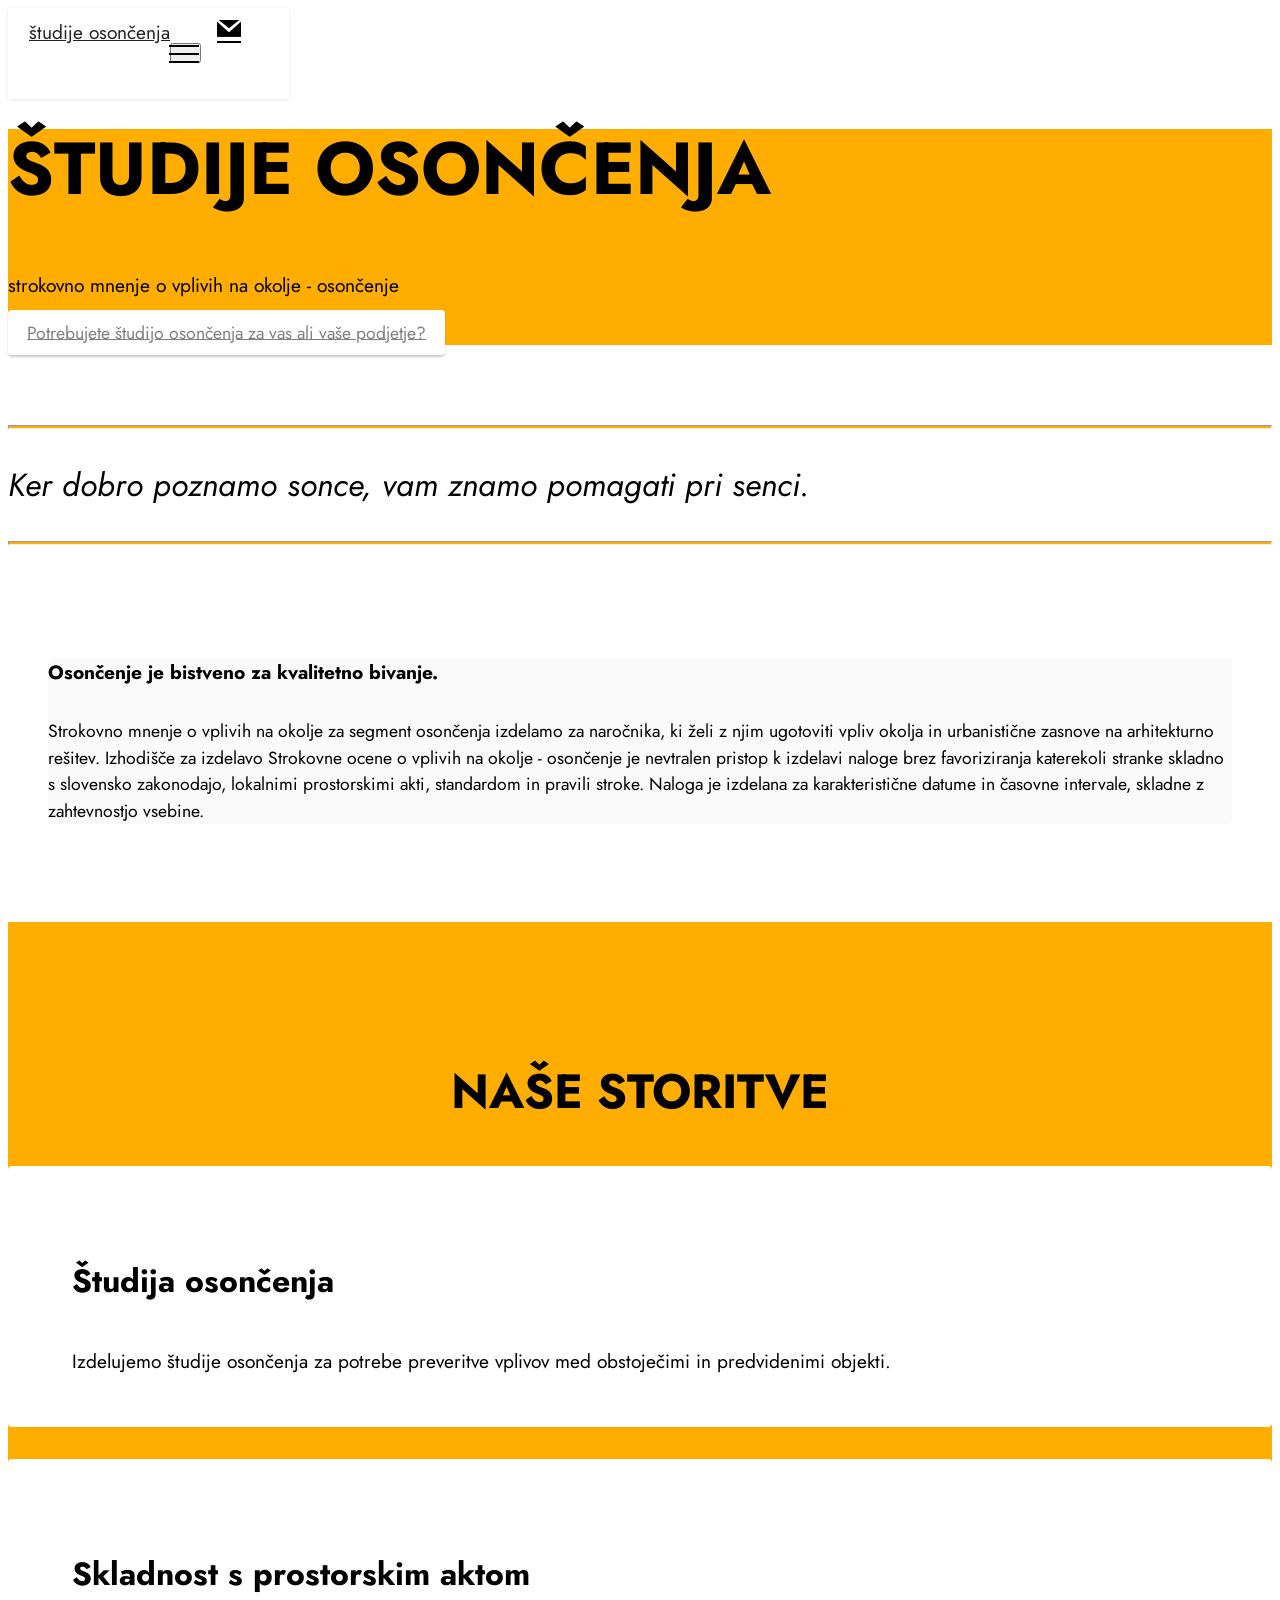
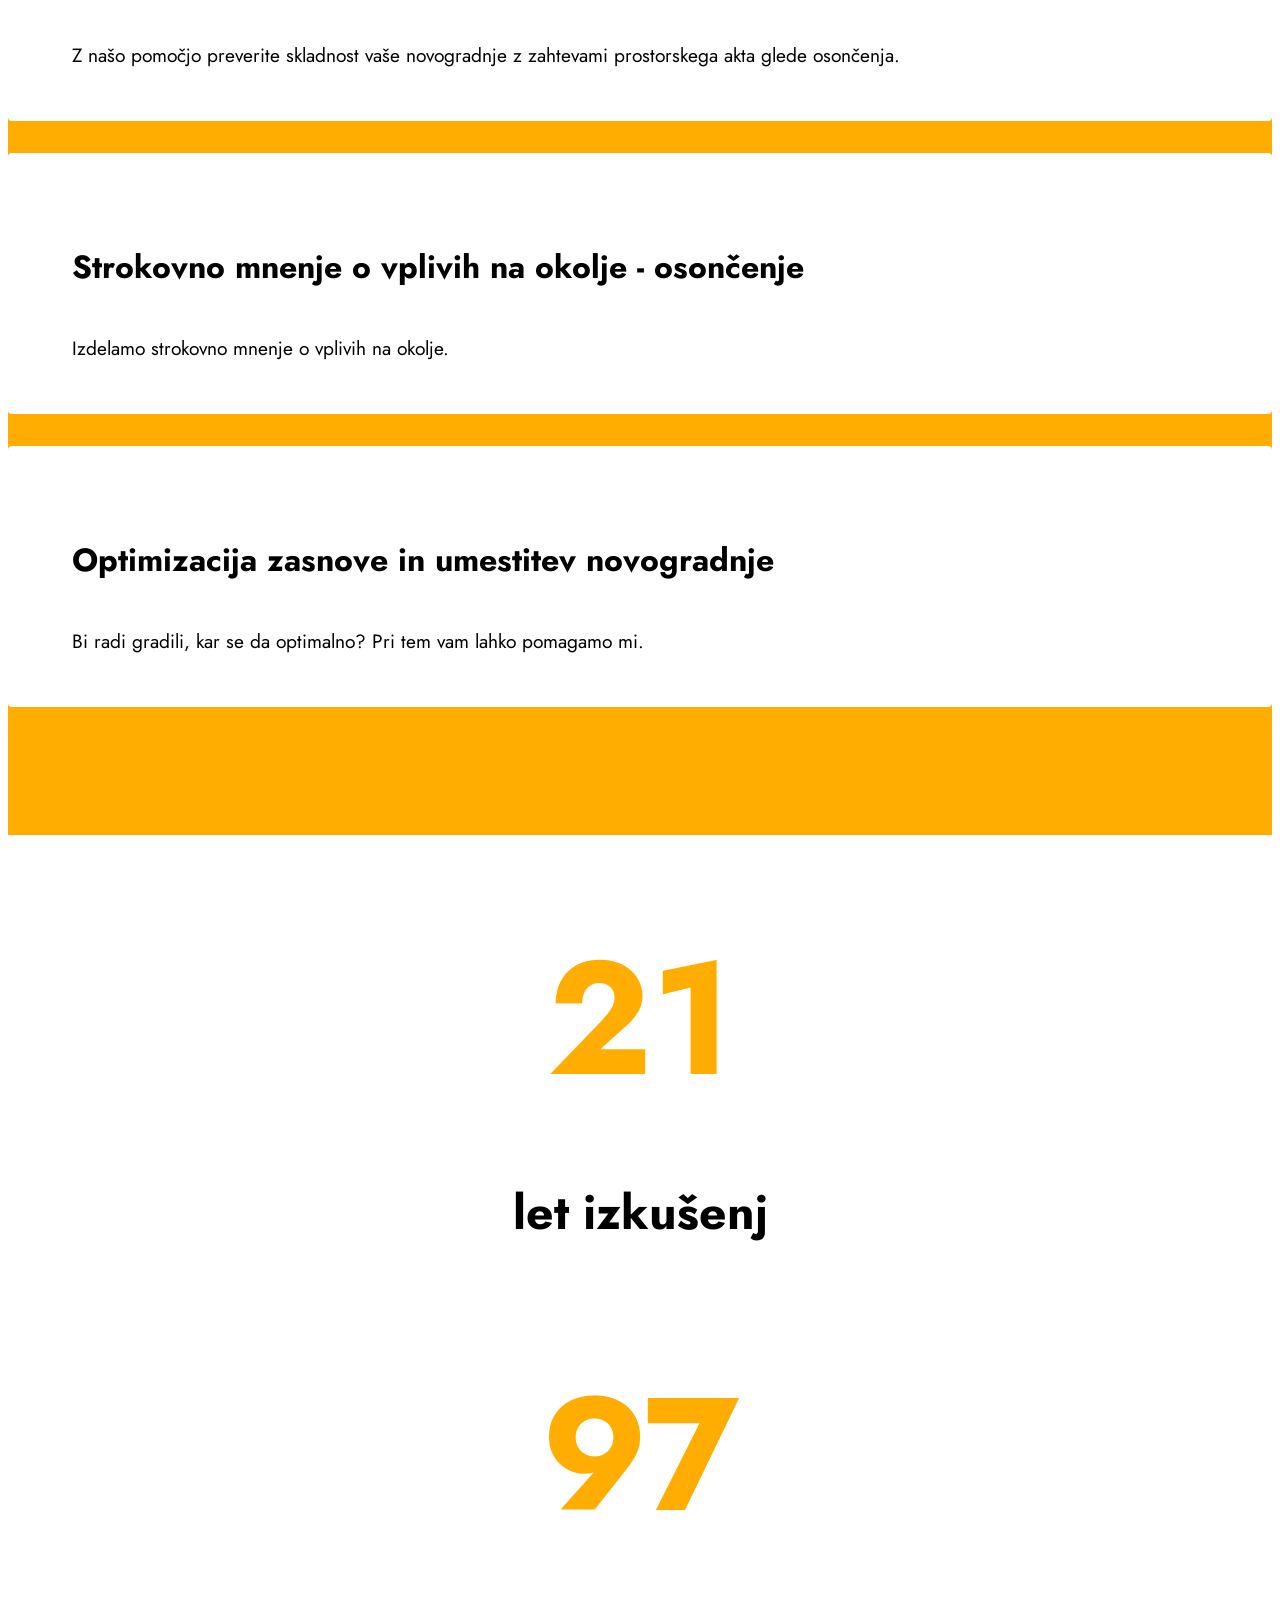
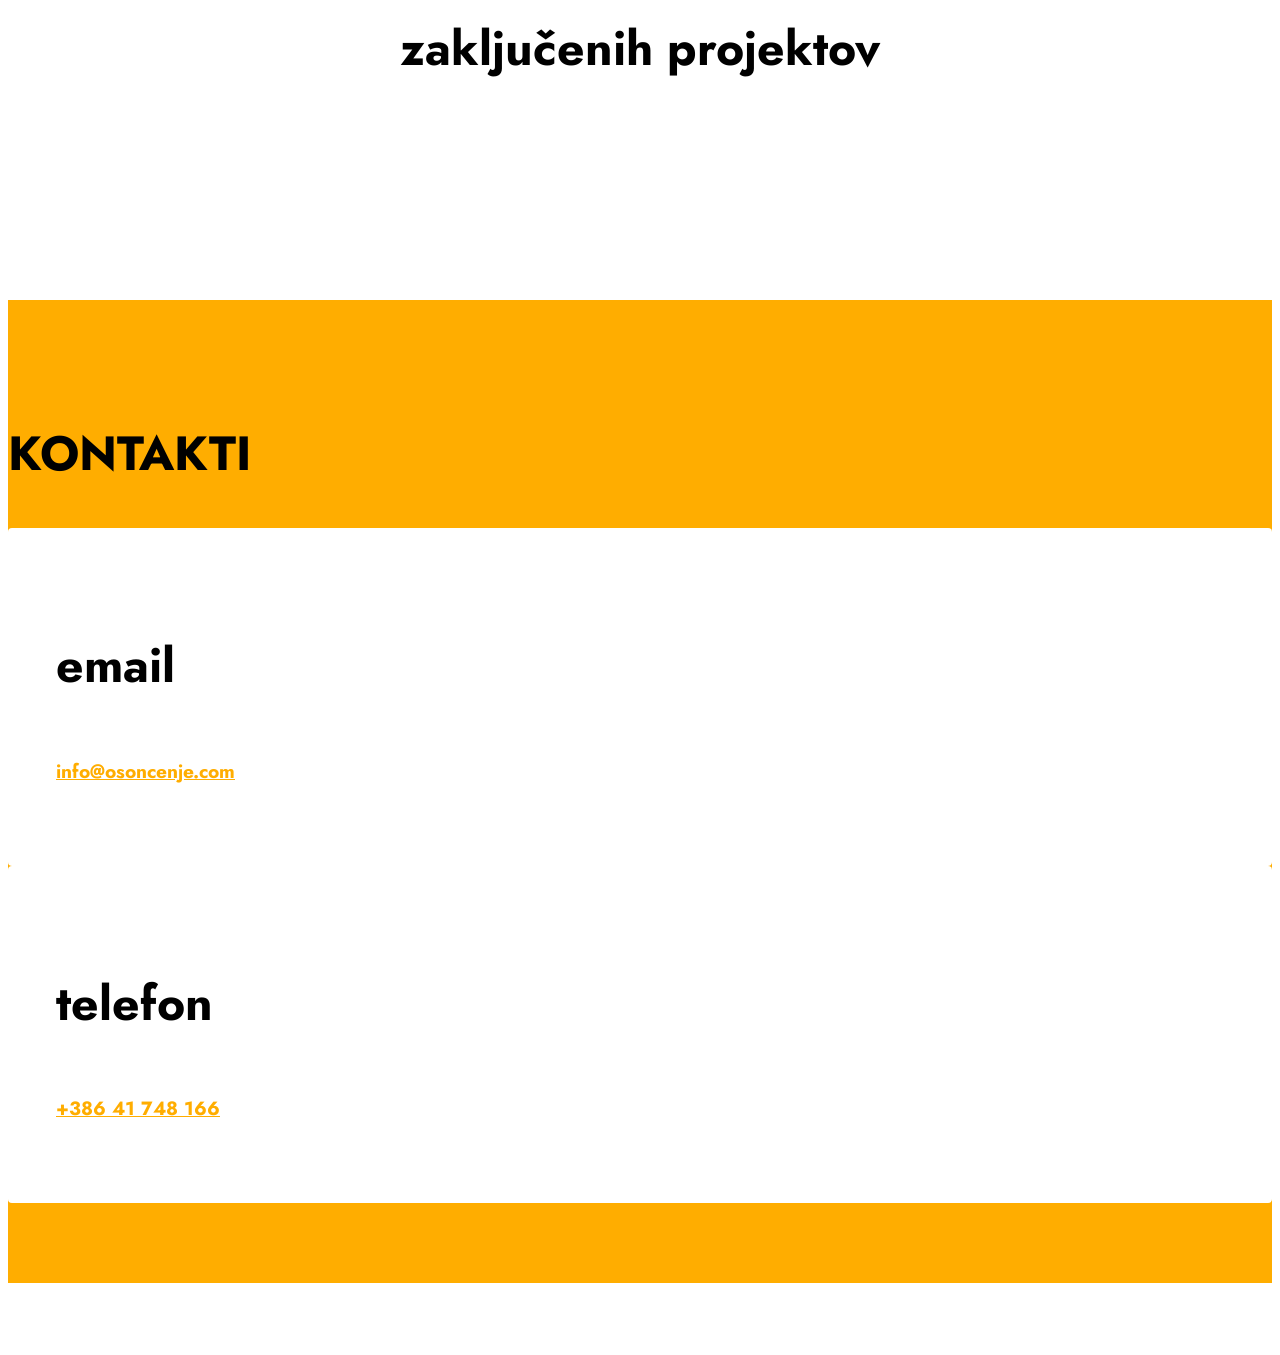
==== index.html @ 8c8ae9eb "Add files via upload" ====
<!DOCTYPE html>
<html  >
<head>
  <!-- Site made with Mobirise Website Builder v6.0.5, https://mobirise.com -->
  <meta charset="UTF-8">
  <meta http-equiv="X-UA-Compatible" content="IE=edge">
  <meta name="generator" content="Mobirise v6.0.5, mobirise.com">
  <meta name="viewport" content="width=device-width, initial-scale=1, minimum-scale=1">
  <link rel="shortcut icon" href="assets/images/sun.png" type="image/x-icon">
  <meta name="description" content="">
  
  
  <title>študije osončenja</title>
  <link rel="stylesheet" href="assets/web/assets/mobirise-icons2/mobirise2.css">
  <link rel="stylesheet" href="assets/bootstrap/css/bootstrap.min.css">
  <link rel="stylesheet" href="assets/bootstrap/css/bootstrap-grid.min.css">
  <link rel="stylesheet" href="assets/bootstrap/css/bootstrap-reboot.min.css">
  <link rel="stylesheet" href="assets/animatecss/animate.css">
  <link rel="stylesheet" href="assets/dropdown/css/style.css">
  <link rel="stylesheet" href="assets/socicon/css/styles.css">
  <link rel="stylesheet" href="assets/theme/css/style.css">
  <link rel="preload" href="https://fonts.googleapis.com/css?family=Jost:100,200,300,400,500,600,700,800,900,100i,200i,300i,400i,500i,600i,700i,800i,900i&display=swap" as="style" onload="this.onload=null;this.rel='stylesheet'">
  <noscript><link rel="stylesheet" href="https://fonts.googleapis.com/css?family=Jost:100,200,300,400,500,600,700,800,900,100i,200i,300i,400i,500i,600i,700i,800i,900i&display=swap"></noscript>
  <link rel="preload" as="style" href="assets/mobirise/css/mbr-additional.css?v=CVwdDD"><link rel="stylesheet" href="assets/mobirise/css/mbr-additional.css?v=CVwdDD" type="text/css">

  
  
  
</head>
<body>
  
  <section data-bs-version="5.1" class="menu menu1 cid-u844NfzFJv" once="menu" id="menu1-0">
    

    <nav class="navbar navbar-dropdown navbar-fixed-top navbar-expand-lg">
        <div class="container">
            <div class="navbar-brand">
                <span class="navbar-logo">
                    <a href="index.html">
                        <img src="assets/images/sun.png" alt="" style="height: 3rem;">
                    </a>
                </span>
                <span class="navbar-caption-wrap"><a class="navbar-caption text-black text-primary display-7" href="index.html">študije osončenja</a></span>
            </div>
            <button class="navbar-toggler" type="button" data-toggle="collapse" data-bs-toggle="collapse" data-target="#navbarSupportedContent" data-bs-target="#navbarSupportedContent" aria-controls="navbarNavAltMarkup" aria-expanded="false" aria-label="Toggle navigation">
                <div class="hamburger">
                    <span></span>
                    <span></span>
                    <span></span>
                    <span></span>
                </div>
            </button>
            <div class="collapse navbar-collapse" id="navbarSupportedContent">
                
                <div class="icons-menu">
                    <a class="iconfont-wrapper" href="kontakt.html">
                        <span class="p-2 mbr-iconfont socicon-mail socicon" style="color: rgb(0, 0, 0); fill: rgb(0, 0, 0);"></span>
                    </a>
                    <a class="iconfont-wrapper" href="kontakt.html">
                        <span class="p-2 mbr-iconfont mobi-mbri-phone mobi-mbri"></span>
                    </a>
                    
                    
                </div>
                
            </div>
        </div>
    </nav>
</section>

<section data-bs-version="5.1" class="header18 cid-u846of4ZfN mbr-fullscreen" id="header18-2">

    

    
    

    <div class="align-center container">
        <div class="row justify-content-center">
            <div class="col-12 col-lg-10">
                <h1 class="mbr-section-title mbr-fonts-style mbr-white mb-3 display-1"><strong>ŠTUDIJE OSONČENJA</strong></h1>
                
                <p class="mbr-text mbr-fonts-style mbr-white display-7">
                    strokovno mnenje o vplivih na okolje - osončenje</p>
                <div class="mbr-section-btn mt-3"><a class="btn btn-primary display-4" href="page3.html">Potrebujete študijo osončenja za vas ali vaše podjetje?</a></div>
            </div>
        </div>
    </div>
</section>

<section data-bs-version="5.1" class="content6 cid-u8m15n0fcU" id="content6-i">
    
    <div class="container">
        <div class="row justify-content-center">
            <div class="col-md-12 col-lg-5">
                <hr class="line">
                <p class="mbr-text align-center mbr-fonts-style my-4 display-5">
                    <em>Ker dobro poznamo sonce, vam znamo pomagati pri senci.</em></p>
                <hr class="line">
            </div>
        </div>
    </div>
</section>

<section data-bs-version="5.1" class="content7 cid-u8m1lABczk" id="content7-j">
    
    <div class="container">
        <div class="row justify-content-center">
            <div class="col-12 col-md-10">
                <blockquote>
                <h5 class="mbr-section-title mbr-fonts-style mb-2 display-7"><strong>Osončenje je bistveno za kvalitetno bivanje.</strong></h5>
                <p class="mbr-text mbr-fonts-style display-4">Strokovno mnenje o vplivih na okolje za segment osončenja izdelamo za naročnika, ki želi z njim ugotoviti vpliv okolja in urbanistične zasnove na arhitekturno rešitev. Izhodišče za izdelavo Strokovne ocene o vplivih na okolje - osončenje je nevtralen pristop k izdelavi naloge brez favoriziranja katerekoli stranke skladno s slovensko zakonodajo, lokalnimi prostorskimi akti, standardom in pravili stroke. Naloga je izdelana za karakteristične datume in časovne intervale, skladne z zahtevnostjo vsebine.</p></blockquote>
            </div>
        </div>
    </div>
</section>

<section data-bs-version="5.1" class="features10 cid-u847QgLwHQ" id="features10-6">
    <!---->
    

    
    
    <div class="container">
        <div class="mbr-section-head">
            <h3 class="mbr-section-title mbr-fonts-style mb-0 display-2"><strong>NAŠE STORITVE</strong></h3>
            
        </div>
        <div class="row mt-4">
            <div class="item features-without-image col-12 active">
                <div class="item-wrapper">
                    <div class="top-line row">
                        <div class="col">
                            <h4 class="card-title mbr-fonts-style display-5"><strong>Študija osončenja</strong></h4>
                        </div>
                        <div class="col-auto">
                            <p class="price mbr-fonts-style display-5"></p>
                        </div>
                    </div>
                    <div class="bottom-line">
                        <p class="mbr-text mbr-fonts-style display-7">
                            Izdelujemo študije osončenja za potrebe preveritve vplivov med obstoječimi in predvidenimi objekti.&nbsp;</p>
                    </div>
                </div>
            </div>
            <div class="item features-without-image col-12">
                <div class="item-wrapper">
                    <div class="top-line row">
                        <div class="col">
                            <h4 class="card-title mbr-fonts-style display-5"><strong>Skladnost s prostorskim aktom</strong></h4>
                        </div>
                        <div class="col-auto">
                            <p class="price mbr-fonts-style display-5"></p>
                        </div>
                    </div>
                    <div class="bottom-line">
                        <p class="mbr-text mbr-fonts-style display-7">
                            Z našo pomočjo preverite skladnost vaše novogradnje z zahtevami prostorskega akta glede osončenja.</p>
                    </div>
                </div>
            </div><div class="item features-without-image col-12">
                <div class="item-wrapper">
                    <div class="top-line row">
                        <div class="col">
                            <h4 class="card-title mbr-fonts-style display-5"><strong>Strokovno mnenje o vplivih na okolje - osončenje</strong></h4>
                        </div>
                        <div class="col-auto">
                            <p class="price mbr-fonts-style display-5"></p>
                        </div>
                    </div>
                    <div class="bottom-line">
                        <p class="mbr-text mbr-fonts-style display-7">
                            Izdelamo strokovno mnenje o vplivih na okolje.</p>
                    </div>
                </div>
            </div>
            <div class="item features-without-image col-12">
                <div class="item-wrapper">
                    <div class="top-line row">
                        <div class="col">
                            <h4 class="card-title mbr-fonts-style display-5"><strong>Optimizacija zasnove in umestitev novogradnje</strong></h4>
                        </div>
                        <div class="col-auto">
                            <p class="price mbr-fonts-style display-5"></p>
                        </div>
                    </div>
                    <div class="bottom-line">
                        <p class="mbr-text mbr-fonts-style display-7">Bi radi gradili, kar se da optimalno? Pri tem vam lahko pomagamo mi.</p>
                    </div>
                </div>
            </div>
        </div>
    </div>
</section>

<section data-bs-version="5.1" class="features22 cid-u8m4N4JzFC" id="features22-l">

    

    
    
    <div class="container">
        <div class="row justify-content-center">
            <div class="col-12 col-md-8">
                <div class="item mbr-flex">
                    <div class="icon-box w-100">
                        <span class="step-number mbr-fonts-style display-1">21</span>
                    </div>
                    <div class="text-box">
                        <h4 class="icon-title card-title mbr-black mbr-fonts-style display-2">
                            <strong>let izkušenj</strong></h4>
                        
                        
                    </div>
                </div>
                <div class="item mbr-flex">
                    <div class="icon-box w-100">
                        <span class="step-number mbr-fonts-style display-1">97</span>
                    </div>
                    <div class="text-box">
                        <h4 class="icon-title card-title mbr-black mbr-fonts-style display-2">
                            <strong>zaključenih projektov</strong></h4>
                        
                        
                    </div>
                </div>
                
                
                
                
                
                
            </div>
        </div>
    </div>
</section>

<section data-bs-version="5.1" class="contacts1 cid-u848p1ioZ1" id="contacts1-8">

    

    
    
    <div class="container">
        <div class="mbr-section-head">
            <h3 class="mbr-section-title mbr-fonts-style align-center mb-0 display-2"><strong>KONTAKTI</strong></h3>
            <h4 class="mbr-section-subtitle mbr-fonts-style align-center mb-0 mt-2 display-5"></h4>
        </div>
        <div class="row justify-content-center mt-4">
            <div class="card col-12 col-lg-6">
                <div class="card-wrapper">
                    <div class="card-box align-center">
                        <div class="image-wrapper">
                            <span class="mbr-iconfont mobi-mbri-letter mobi-mbri" style="color: rgb(255, 173, 0); fill: rgb(255, 173, 0);"></span>
                        </div>
                        <h4 class="card-title mbr-fonts-style mb-2 display-2"><strong>email</strong>
                        </h4>
                        
                        <h5 class="link mbr-fonts-style display-7"><a href="page3.html" class="text-warning text-primary">info@osoncenje.com</a></h5>
                    </div>
                </div>
            </div>
            <div class="card col-12 col-lg-6">
                <div class="card-wrapper">
                    <div class="card-box align-center">
                        <div class="image-wrapper">
                            <span class="mbr-iconfont mobi-mbri-mobile-2 mobi-mbri" style="color: rgb(255, 173, 0); fill: rgb(255, 173, 0);"></span>
                        </div>
                        <h4 class="card-title mbr-fonts-style align-center mb-2 display-2"><strong>telefon</strong></h4>
                        
                        <h5 class="link mbr-black mbr-fonts-style display-7"><a href="tel:+386 41 748 166" class="text-warning text-primary">+386 41 748 166</a></h5>
                    </div>
                </div>
            </div>
        </div>
    </div>
</section><section class="display-7" style="padding: 0;align-items: center;justify-content: center;flex-wrap: wrap;    align-content: center;display: flex;position: relative;height: 4rem;"><a href="https://mobiri.se/3133961" style="flex: 1 1;height: 4rem;position: absolute;width: 100%;z-index: 1;"><img alt="" style="height: 4rem;" src="[data-uri]"></a><p style="margin: 0;text-align: center;" class="display-7">&#8204;</p><a style="z-index:1" href="https://mobirise.com/builder/ai-website-maker.html">Best AI Website Maker</a></section><script src="assets/bootstrap/js/bootstrap.bundle.min.js"></script>  <script src="assets/smoothscroll/smooth-scroll.js"></script>  <script src="assets/ytplayer/index.js"></script>  <script src="assets/dropdown/js/navbar-dropdown.js"></script>  <script src="assets/theme/js/script.js"></script>  
  
  
 <div id="scrollToTop" class="scrollToTop mbr-arrow-up"><a style="text-align: center;"><i class="mbr-arrow-up-icon mbr-arrow-up-icon-cm cm-icon cm-icon-smallarrow-up"></i></a></div>
    <input name="animation" type="hidden">
  </body>
</html>
---- assets/socicon/css/styles.css ----
@charset "UTF-8";

@font-face {
  font-family: 'Socicon';
  src:  url('../fonts/socicon.eot');
  src:  url('../fonts/socicon.eot?#iefix') format('embedded-opentype'),
    url('../fonts/socicon.woff2') format('woff2'),
    url('../fonts/socicon.ttf') format('truetype'),
    url('../fonts/socicon.woff') format('woff'),
    url('../fonts/socicon.svg#socicon') format('svg');
  font-weight: normal;
  font-style: normal;
  font-display: swap;
}

[data-icon]:before {
  font-family: "socicon" !important;
  content: attr(data-icon);
  font-style: normal !important;
  font-weight: normal !important;
  font-variant: normal !important;
  text-transform: none !important;
  speak: none;
  line-height: 1;
  -webkit-font-smoothing: antialiased;
  -moz-osx-font-smoothing: grayscale;
}

[class^="socicon-"], [class*=" socicon-"] {
  /* use !important to prevent issues with browser extensions that change fonts */
  font-family: 'Socicon' !important;
  speak: none;
  font-style: normal;
  font-weight: normal;
  font-variant: normal;
  text-transform: none;
  line-height: 1;

  /* Better Font Rendering =========== */
  -webkit-font-smoothing: antialiased;
  -moz-osx-font-smoothing: grayscale;
}

.socicon-500px:before {
  content: "\e000";
}
.socicon-8tracks:before {
  content: "\e001";
}
.socicon-airbnb:before {
  content: "\e002";
}
.socicon-alliance:before {
  content: "\e003";
}
.socicon-amazon:before {
  content: "\e004";
}
.socicon-amplement:before {
  content: "\e005";
}
.socicon-android:before {
  content: "\e006";
}
.socicon-angellist:before {
  content: "\e007";
}
.socicon-apple:before {
  content: "\e008";
}
.socicon-appnet:before {
  content: "\e009";
}
.socicon-baidu:before {
  content: "\e00a";
}
.socicon-bandcamp:before {
  content: "\e00b";
}
.socicon-battlenet:before {
  content: "\e00c";
}
.socicon-mixer:before {
  content: "\e00d";
}
.socicon-bebee:before {
  content: "\e00e";
}
.socicon-bebo:before {
  content: "\e00f";
}
.socicon-behance:before {
  content: "\e010";
}
.socicon-blizzard:before {
  content: "\e011";
}
.socicon-blogger:before {
  content: "\e012";
}
.socicon-buffer:before {
  content: "\e013";
}
.socicon-chrome:before {
  content: "\e014";
}
.socicon-coderwall:before {
  content: "\e015";
}
.socicon-curse:before {
  content: "\e016";
}
.socicon-dailymotion:before {
  content: "\e017";
}
.socicon-deezer:before {
  content: "\e018";
}
.socicon-delicious:before {
  content: "\e019";
}
.socicon-deviantart:before {
  content: "\e01a";
}
.socicon-diablo:before {
  content: "\e01b";
}
.socicon-digg:before {
  content: "\e01c";
}
.socicon-discord:before {
  content: "\e01d";
}
.socicon-disqus:before {
  content: "\e01e";
}
.socicon-douban:before {
  content: "\e01f";
}
.socicon-draugiem:before {
  content: "\e020";
}
.socicon-dribbble:before {
  content: "\e021";
}
.socicon-drupal:before {
  content: "\e022";
}
.socicon-ebay:before {
  content: "\e023";
}
.socicon-ello:before {
  content: "\e024";
}
.socicon-endomodo:before {
  content: "\e025";
}
.socicon-envato:before {
  content: "\e026";
}
.socicon-etsy:before {
  content: "\e027";
}
.socicon-facebook:before {
  content: "\e028";
}
.socicon-feedburner:before {
  content: "\e029";
}
.socicon-filmweb:before {
  content: "\e02a";
}
.socicon-firefox:before {
  content: "\e02b";
}
.socicon-flattr:before {
  content: "\e02c";
}
.socicon-flickr:before {
  content: "\e02d";
}
.socicon-formulr:before {
  content: "\e02e";
}
.socicon-forrst:before {
  content: "\e02f";
}
.socicon-foursquare:before {
  content: "\e030";
}
.socicon-friendfeed:before {
  content: "\e031";
}
.socicon-github:before {
  content: "\e032";
}
.socicon-goodreads:before {
  content: "\e033";
}
.socicon-google:before {
  content: "\e034";
}
.socicon-googlescholar:before {
  content: "\e035";
}
.socicon-googlegroups:before {
  content: "\e036";
}
.socicon-googlephotos:before {
  content: "\e037";
}
.socicon-googleplus:before {
  content: "\e038";
}
.socicon-grooveshark:before {
  content: "\e039";
}
.socicon-hackerrank:before {
  content: "\e03a";
}
.socicon-hearthstone:before {
  content: "\e03b";
}
.socicon-hellocoton:before {
  content: "\e03c";
}
.socicon-heroes:before {
  content: "\e03d";
}
.socicon-smashcast:before {
  content: "\e03e";
}
.socicon-horde:before {
  content: "\e03f";
}
.socicon-houzz:before {
  content: "\e040";
}
.socicon-icq:before {
  content: "\e041";
}
.socicon-identica:before {
  content: "\e042";
}
.socicon-imdb:before {
  content: "\e043";
}
.socicon-instagram:before {
  content: "\e044";
}
.socicon-issuu:before {
  content: "\e045";
}
.socicon-istock:before {
  content: "\e046";
}
.socicon-itunes:before {
  content: "\e047";
}
.socicon-keybase:before {
  content: "\e048";
}
.socicon-lanyrd:before {
  content: "\e049";
}
.socicon-lastfm:before {
  content: "\e04a";
}
.socicon-line:before {
  content: "\e04b";
}
.socicon-linkedin:before {
  content: "\e04c";
}
.socicon-livejournal:before {
  content: "\e04d";
}
.socicon-lyft:before {
  content: "\e04e";
}
.socicon-macos:before {
  content: "\e04f";
}
.socicon-mail:before {
  content: "\e050";
}
.socicon-medium:before {
  content: "\e051";
}
.socicon-meetup:before {
  content: "\e052";
}
.socicon-mixcloud:before {
  content: "\e053";
}
.socicon-modelmayhem:before {
  content: "\e054";
}
.socicon-mumble:before {
  content: "\e055";
}
.socicon-myspace:before {
  content: "\e056";
}
.socicon-newsvine:before {
  content: "\e057";
}
.socicon-nintendo:before {
  content: "\e058";
}
.socicon-npm:before {
  content: "\e059";
}
.socicon-odnoklassniki:before {
  content: "\e05a";
}
.socicon-openid:before {
  content: "\e05b";
}
.socicon-opera:before {
  content: "\e05c";
}
.socicon-outlook:before {
  content: "\e05d";
}
.socicon-overwatch:before {
  content: "\e05e";
}
.socicon-patreon:before {
  content: "\e05f";
}
.socicon-paypal:before {
  content: "\e060";
}
.socicon-periscope:before {
  content: "\e061";
}
.socicon-persona:before {
  content: "\e062";
}
.socicon-pinterest:before {
  content: "\e063";
}
.socicon-play:before {
  content: "\e064";
}
.socicon-player:before {
  content: "\e065";
}
.socicon-playstation:before {
  content: "\e066";
}
.socicon-pocket:before {
  content: "\e067";
}
.socicon-qq:before {
  content: "\e068";
}
.socicon-quora:before {
  content: "\e069";
}
.socicon-raidcall:before {
  content: "\e06a";
}
.socicon-ravelry:before {
  content: "\e06b";
}
.socicon-reddit:before {
  content: "\e06c";
}
.socicon-renren:before {
  content: "\e06d";
}
.socicon-researchgate:before {
  content: "\e06e";
}
.socicon-residentadvisor:before {
  content: "\e06f";
}
.socicon-reverbnation:before {
  content: "\e070";
}
.socicon-rss:before {
  content: "\e071";
}
.socicon-sharethis:before {
  content: "\e072";
}
.socicon-skype:before {
  content: "\e073";
}
.socicon-slideshare:before {
  content: "\e074";
}
.socicon-smugmug:before {
  content: "\e075";
}
.socicon-snapchat:before {
  content: "\e076";
}
.socicon-songkick:before {
  content: "\e077";
}
.socicon-soundcloud:before {
  content: "\e078";
}
.socicon-spotify:before {
  content: "\e079";
}
.socicon-stackexchange:before {
  content: "\e07a";
}
.socicon-stackoverflow:before {
  content: "\e07b";
}
.socicon-starcraft:before {
  content: "\e07c";
}
.socicon-stayfriends:before {
  content: "\e07d";
}
.socicon-steam:before {
  content: "\e07e";
}
.socicon-storehouse:before {
  content: "\e07f";
}
.socicon-strava:before {
  content: "\e080";
}
.socicon-streamjar:before {
  content: "\e081";
}
.socicon-stumbleupon:before {
  content: "\e082";
}
.socicon-swarm:before {
  content: "\e083";
}
.socicon-teamspeak:before {
  content: "\e084";
}
.socicon-teamviewer:before {
  content: "\e085";
}
.socicon-technorati:before {
  content: "\e086";
}
.socicon-telegram:before {
  content: "\e087";
}
.socicon-tripadvisor:before {
  content: "\e088";
}
.socicon-tripit:before {
  content: "\e089";
}
.socicon-triplej:before {
  content: "\e08a";
}
.socicon-tumblr:before {
  content: "\e08b";
}
.socicon-twitch:before {
  content: "\e08c";
}
.socicon-twitter:before {
  content: "\e08d";
}
.socicon-uber:before {
  content: "\e08e";
}
.socicon-ventrilo:before {
  content: "\e08f";
}
.socicon-viadeo:before {
  content: "\e090";
}
.socicon-viber:before {
  content: "\e091";
}
.socicon-viewbug:before {
  content: "\e092";
}
.socicon-vimeo:before {
  content: "\e093";
}
.socicon-vine:before {
  content: "\e094";
}
.socicon-vkontakte:before {
  content: "\e095";
}
.socicon-warcraft:before {
  content: "\e096";
}
.socicon-wechat:before {
  content: "\e097";
}
.socicon-weibo:before {
  content: "\e098";
}
.socicon-whatsapp:before {
  content: "\e099";
}
.socicon-wikipedia:before {
  content: "\e09a";
}
.socicon-windows:before {
  content: "\e09b";
}
.socicon-wordpress:before {
  content: "\e09c";
}
.socicon-wykop:before {
  content: "\e09d";
}
.socicon-xbox:before {
  content: "\e09e";
}
.socicon-xing:before {
  content: "\e09f";
}
.socicon-yahoo:before {
  content: "\e0a0";
}
.socicon-yammer:before {
  content: "\e0a1";
}
.socicon-yandex:before {
  content: "\e0a2";
}
.socicon-yelp:before {
  content: "\e0a3";
}
.socicon-younow:before {
  content: "\e0a4";
}
.socicon-youtube:before {
  content: "\e0a5";
}
.socicon-zapier:before {
  content: "\e0a6";
}
.socicon-zerply:before {
  content: "\e0a7";
}
.socicon-zomato:before {
  content: "\e0a8";
}
.socicon-zynga:before {
  content: "\e0a9";
}
.socicon-bluesky:before {
  content: "\e0aa";
}
.socicon-threads:before {
  content: "\e0ab";
}
.socicon-spreadshirt:before {
  content: "\e901";
}
.socicon-gamejolt:before {
  content: "\e902";
}
.socicon-trello:before {
  content: "\e903";
}
.socicon-tunein:before {
  content: "\e904";
}
.socicon-bloglovin:before {
  content: "\e905";
}
.socicon-gamewisp:before {
  content: "\e906";
}
.socicon-messenger:before {
  content: "\e907";
}
.socicon-pandora:before {
  content: "\e908";
}
.socicon-augment:before {
  content: "\e909";
}
.socicon-bitbucket:before {
  content: "\e90a";
}
.socicon-fyuse:before {
  content: "\e90b";
}
.socicon-yt-gaming:before {
  content: "\e90c";
}
.socicon-sketchfab:before {
  content: "\e90d";
}
.socicon-mobcrush:before {
  content: "\e90e";
}
.socicon-microsoft:before {
  content: "\e90f";
}
.socicon-realtor:before {
  content: "\e910";
}
.socicon-tidal:before {
  content: "\e911";
}
.socicon-qobuz:before {
  content: "\e912";
}
.socicon-natgeo:before {
  content: "\e913";
}
.socicon-mastodon:before {
  content: "\e914";
}
.socicon-unsplash:before {
  content: "\e915";
}
.socicon-homeadvisor:before {
  content: "\e916";
}
.socicon-angieslist:before {
  content: "\e917";
}
.socicon-codepen:before {
  content: "\e918";
}
.socicon-slack:before {
  content: "\e919";
}
.socicon-openaigym:before {
  content: "\e91a";
}
.socicon-logmein:before {
  content: "\e91b";
}
.socicon-fiverr:before {
  content: "\e91c";
}
.socicon-gotomeeting:before {
  content: "\e91d";
}
.socicon-aliexpress:before {
  content: "\e91e";
}
.socicon-guru:before {
  content: "\e91f";
}
.socicon-appstore:before {
  content: "\e920";
}
.socicon-homes:before {
  content: "\e921";
}
.socicon-zoom:before {
  content: "\e922";
}
.socicon-alibaba:before {
  content: "\e923";
}
.socicon-craigslist:before {
  content: "\e924";
}
.socicon-wix:before {
  content: "\e925";
}
.socicon-redfin:before {
  content: "\e926";
}
.socicon-googlecalendar:before {
  content: "\e927";
}
.socicon-shopify:before {
  content: "\e928";
}
.socicon-freelancer:before {
  content: "\e929";
}
.socicon-seedrs:before {
  content: "\e92a";
}
.socicon-bing:before {
  content: "\e92b";
}
.socicon-doodle:before {
  content: "\e92c";
}
.socicon-bonanza:before {
  content: "\e92d";
}
.socicon-squarespace:before {
  content: "\e92e";
}
.socicon-toptal:before {
  content: "\e92f";
}
.socicon-gust:before {
  content: "\e930";
}
.socicon-ask:before {
  content: "\e931";
}
.socicon-trulia:before {
  content: "\e932";
}
.socicon-loomly:before {
  content: "\e933";
}
.socicon-ghost:before {
  content: "\e934";
}
.socicon-upwork:before {
  content: "\e935";
}
.socicon-fundable:before {
  content: "\e936";
}
.socicon-booking:before {
  content: "\e937";
}
.socicon-googlemaps:before {
  content: "\e938";
}
.socicon-zillow:before {
  content: "\e939";
}
.socicon-niconico:before {
  content: "\e93a";
}
.socicon-toneden:before {
  content: "\e93b";
}
.socicon-crunchbase:before {
  content: "\e93c";
}
.socicon-homefy:before {
  content: "\e93d";
}
.socicon-calendly:before {
  content: "\e93e";
}
.socicon-livemaster:before {
  content: "\e93f";
}
.socicon-udemy:before {
  content: "\e940";
}
.socicon-codered:before {
  content: "\e941";
}
.socicon-origin:before {
  content: "\e942";
}
.socicon-nextdoor:before {
  content: "\e943";
}
.socicon-portfolio:before {
  content: "\e944";
}
.socicon-instructables:before {
  content: "\e945";
}
.socicon-gitlab:before {
  content: "\e946";
}
.socicon-hackernews:before {
  content: "\e947";
}
.socicon-smashwords:before {
  content: "\e948";
}
.socicon-kobo:before {
  content: "\e949";
}
.socicon-bookbub:before {
  content: "\e94a";
}
.socicon-mailru:before {
  content: "\e94b";
}
.socicon-moddb:before {
  content: "\e94c";
}
.socicon-indiedb:before {
  content: "\e94d";
}
.socicon-traxsource:before {
  content: "\e94e";
}
.socicon-gamefor:before {
  content: "\e94f";
}
.socicon-pixiv:before {
  content: "\e950";
}
.socicon-myanimelist:before {
  content: "\e951";
}
.socicon-blackberry:before {
  content: "\e952";
}
.socicon-wickr:before {
  content: "\e953";
}
.socicon-spip:before {
  content: "\e954";
}
.socicon-napster:before {
  content: "\e955";
}
.socicon-beatport:before {
  content: "\e956";
}
.socicon-hackerone:before {
  content: "\e957";
}
.socicon-internet:before {
  content: "\e958";
}
.socicon-ubuntu:before {
  content: "\e959";
}
.socicon-artstation:before {
  content: "\e95a";
}
.socicon-invision:before {
  content: "\e95b";
}
.socicon-torial:before {
  content: "\e95c";
}
.socicon-collectorz:before {
  content: "\e95d";
}
.socicon-seenthis:before {
  content: "\e95e";
}
.socicon-googleplaymusic:before {
  content: "\e95f";
}
.socicon-debian:before {
  content: "\e960";
}
.socicon-filmfreeway:before {
  content: "\e961";
}
.socicon-gnome:before {
  content: "\e962";
}
.socicon-itchio:before {
  content: "\e963";
}
.socicon-jamendo:before {
  content: "\e964";
}
.socicon-mix:before {
  content: "\e965";
}
.socicon-sharepoint:before {
  content: "\e966";
}
.socicon-tinder:before {
  content: "\e967";
}
.socicon-windguru:before {
  content: "\e968";
}
.socicon-cdbaby:before {
  content: "\e969";
}
.socicon-elementaryos:before {
  content: "\e96a";
}
.socicon-stage32:before {
  content: "\e96b";
}
.socicon-tiktok:before {
  content: "\e96c";
}
.socicon-gitter:before {
  content: "\e96d";
}
.socicon-letterboxd:before {
  content: "\e96e";
}
.socicon-threema:before {
  content: "\e96f";
}
.socicon-splice:before {
  content: "\e970";
}
.socicon-metapop:before {
  content: "\e971";
}
.socicon-naver:before {
  content: "\e972";
}
.socicon-remote:before {
  content: "\e973";
}
.socicon-flipboard:before {
  content: "\e974";
}
.socicon-googlehangouts:before {
  content: "\e975";
}
.socicon-dlive:before {
  content: "\e976";
}
.socicon-vsco:before {
  content: "\e977";
}
.socicon-stitcher:before {
  content: "\e978";
}
.socicon-avvo:before {
  content: "\e979";
}
.socicon-redbubble:before {
  content: "\e97a";
}
.socicon-society6:before {
  content: "\e97b";
}
.socicon-zazzle:before {
  content: "\e97c";
}
.socicon-eitaa:before {
  content: "\e97d";
}
.socicon-soroush:before {
  content: "\e97e";
}
.socicon-bale:before {
  content: "\e97f";
}
---- assets/mobirise/css/mbr-additional.css ----
body {
  font-family: Jost;
}
.display-1 {
  font-family: 'Jost', sans-serif;
  font-size: 4.6rem;
  line-height: 1.1;
}
.display-1 > .mbr-iconfont {
  font-size: 5.75rem;
}
.display-2 {
  font-family: 'Jost', sans-serif;
  font-size: 3rem;
  line-height: 1.1;
}
.display-2 > .mbr-iconfont {
  font-size: 3.75rem;
}
.display-4 {
  font-family: 'Jost', sans-serif;
  font-size: 1.1rem;
  line-height: 1.5;
}
.display-4 > .mbr-iconfont {
  font-size: 1.375rem;
}
.display-5 {
  font-family: 'Jost', sans-serif;
  font-size: 2rem;
  line-height: 1.5;
}
.display-5 > .mbr-iconfont {
  font-size: 2.5rem;
}
.display-7 {
  font-family: 'Jost', sans-serif;
  font-size: 1.2rem;
  line-height: 1.5;
}
.display-7 > .mbr-iconfont {
  font-size: 1.5rem;
}
/* ---- Fluid typography for mobile devices ---- */
/* 1.4 - font scale ratio ( bootstrap == 1.42857 ) */
/* 100vw - current viewport width */
/* (48 - 20)  48 == 48rem == 768px, 20 == 20rem == 320px(minimal supported viewport) */
/* 0.65 - min scale variable, may vary */
@media (max-width: 992px) {
  .display-1 {
    font-size: 3.68rem;
  }
}
@media (max-width: 768px) {
  .display-1 {
    font-size: 3.22rem;
    font-size: calc( 2.26rem + (4.6 - 2.26) * ((100vw - 20rem) / (48 - 20)));
    line-height: calc( 1.1 * (2.26rem + (4.6 - 2.26) * ((100vw - 20rem) / (48 - 20))));
  }
  .display-2 {
    font-size: 2.4rem;
    font-size: calc( 1.7rem + (3 - 1.7) * ((100vw - 20rem) / (48 - 20)));
    line-height: calc( 1.3 * (1.7rem + (3 - 1.7) * ((100vw - 20rem) / (48 - 20))));
  }
  .display-4 {
    font-size: 0.88rem;
    font-size: calc( 1.0350000000000001rem + (1.1 - 1.0350000000000001) * ((100vw - 20rem) / (48 - 20)));
    line-height: calc( 1.4 * (1.0350000000000001rem + (1.1 - 1.0350000000000001) * ((100vw - 20rem) / (48 - 20))));
  }
  .display-5 {
    font-size: 1.6rem;
    font-size: calc( 1.35rem + (2 - 1.35) * ((100vw - 20rem) / (48 - 20)));
    line-height: calc( 1.4 * (1.35rem + (2 - 1.35) * ((100vw - 20rem) / (48 - 20))));
  }
  .display-7 {
    font-size: 0.96rem;
    font-size: calc( 1.07rem + (1.2 - 1.07) * ((100vw - 20rem) / (48 - 20)));
    line-height: calc( 1.4 * (1.07rem + (1.2 - 1.07) * ((100vw - 20rem) / (48 - 20))));
  }
}
/* Buttons */
.btn {
  padding: 0.6rem 1.2rem;
  border-radius: 4px;
}
.btn-sm {
  padding: 0.6rem 1.2rem;
  border-radius: 4px;
}
.btn-md {
  padding: 0.6rem 1.2rem;
  border-radius: 4px;
}
.btn-lg {
  padding: 1rem 2.6rem;
  border-radius: 4px;
}
.bg-primary {
  background-color: #ffffff !important;
}
.bg-success {
  background-color: #40b0bf !important;
}
.bg-info {
  background-color: #47b5ed !important;
}
.bg-warning {
  background-color: #ffad00 !important;
}
.bg-danger {
  background-color: #ffad00 !important;
}
.btn-primary,
.btn-primary:active {
  background-color: #ffffff !important;
  border-color: #ffffff !important;
  color: #808080 !important;
  box-shadow: 0 2px 2px 0 rgba(0, 0, 0, 0.2);
}
.btn-primary:hover,
.btn-primary:focus,
.btn-primary.focus,
.btn-primary.active {
  color: #545454 !important;
  background-color: #d4d4d4 !important;
  border-color: #d4d4d4 !important;
  box-shadow: 0 2px 5px 0 rgba(0, 0, 0, 0.2);
}
.btn-primary.disabled,
.btn-primary:disabled {
  color: #808080 !important;
  background-color: #d4d4d4 !important;
  border-color: #d4d4d4 !important;
}
.btn-secondary,
.btn-secondary:active {
  background-color: #ff6666 !important;
  border-color: #ff6666 !important;
  color: #ffffff !important;
  box-shadow: 0 2px 2px 0 rgba(0, 0, 0, 0.2);
}
.btn-secondary:hover,
.btn-secondary:focus,
.btn-secondary.focus,
.btn-secondary.active {
  color: #ffffff !important;
  background-color: #ff0f0f !important;
  border-color: #ff0f0f !important;
  box-shadow: 0 2px 5px 0 rgba(0, 0, 0, 0.2);
}
.btn-secondary.disabled,
.btn-secondary:disabled {
  color: #ffffff !important;
  background-color: #ff0f0f !important;
  border-color: #ff0f0f !important;
}
.btn-info,
.btn-info:active {
  background-color: #47b5ed !important;
  border-color: #47b5ed !important;
  color: #ffffff !important;
  box-shadow: 0 2px 2px 0 rgba(0, 0, 0, 0.2);
}
.btn-info:hover,
.btn-info:focus,
.btn-info.focus,
.btn-info.active {
  color: #ffffff !important;
  background-color: #148cca !important;
  border-color: #148cca !important;
  box-shadow: 0 2px 5px 0 rgba(0, 0, 0, 0.2);
}
.btn-info.disabled,
.btn-info:disabled {
  color: #ffffff !important;
  background-color: #148cca !important;
  border-color: #148cca !important;
}
.btn-success,
.btn-success:active {
  background-color: #40b0bf !important;
  border-color: #40b0bf !important;
  color: #ffffff !important;
  box-shadow: 0 2px 2px 0 rgba(0, 0, 0, 0.2);
}
.btn-success:hover,
.btn-success:focus,
.btn-success.focus,
.btn-success.active {
  color: #ffffff !important;
  background-color: #2a747e !important;
  border-color: #2a747e !important;
  box-shadow: 0 2px 5px 0 rgba(0, 0, 0, 0.2);
}
.btn-success.disabled,
.btn-success:disabled {
  color: #ffffff !important;
  background-color: #2a747e !important;
  border-color: #2a747e !important;
}
.btn-warning,
.btn-warning:active {
  background-color: #ffad00 !important;
  border-color: #ffad00 !important;
  color: #ffffff !important;
  box-shadow: 0 2px 2px 0 rgba(0, 0, 0, 0.2);
}
.btn-warning:hover,
.btn-warning:focus,
.btn-warning.focus,
.btn-warning.active {
  color: #ffffff !important;
  background-color: #a87200 !important;
  border-color: #a87200 !important;
  box-shadow: 0 2px 5px 0 rgba(0, 0, 0, 0.2);
}
.btn-warning.disabled,
.btn-warning:disabled {
  color: #ffffff !important;
  background-color: #a87200 !important;
  border-color: #a87200 !important;
}
.btn-danger,
.btn-danger:active {
  background-color: #ffad00 !important;
  border-color: #ffad00 !important;
  color: #ffffff !important;
  box-shadow: 0 2px 2px 0 rgba(0, 0, 0, 0.2);
}
.btn-danger:hover,
.btn-danger:focus,
.btn-danger.focus,
.btn-danger.active {
  color: #ffffff !important;
  background-color: #a87200 !important;
  border-color: #a87200 !important;
  box-shadow: 0 2px 5px 0 rgba(0, 0, 0, 0.2);
}
.btn-danger.disabled,
.btn-danger:disabled {
  color: #ffffff !important;
  background-color: #a87200 !important;
  border-color: #a87200 !important;
}
.btn-white,
.btn-white:active {
  background-color: #fafafa !important;
  border-color: #fafafa !important;
  color: #7a7a7a !important;
  box-shadow: 0 2px 2px 0 rgba(0, 0, 0, 0.2);
}
.btn-white:hover,
.btn-white:focus,
.btn-white.focus,
.btn-white.active {
  color: #4f4f4f !important;
  background-color: #cfcfcf !important;
  border-color: #cfcfcf !important;
  box-shadow: 0 2px 5px 0 rgba(0, 0, 0, 0.2);
}
.btn-white.disabled,
.btn-white:disabled {
  color: #7a7a7a !important;
  background-color: #cfcfcf !important;
  border-color: #cfcfcf !important;
}
.btn-black,
.btn-black:active {
  background-color: #232323 !important;
  border-color: #232323 !important;
  color: #ffffff !important;
  box-shadow: 0 2px 2px 0 rgba(0, 0, 0, 0.2);
}
.btn-black:hover,
.btn-black:focus,
.btn-black.focus,
.btn-black.active {
  color: #ffffff !important;
  background-color: #000000 !important;
  border-color: #000000 !important;
  box-shadow: 0 2px 5px 0 rgba(0, 0, 0, 0.2);
}
.btn-black.disabled,
.btn-black:disabled {
  color: #ffffff !important;
  background-color: #000000 !important;
  border-color: #000000 !important;
}
.btn-primary-outline,
.btn-primary-outline:active {
  background-color: transparent !important;
  border-color: transparent;
  color: #ffffff;
}
.btn-primary-outline:hover,
.btn-primary-outline:focus,
.btn-primary-outline.focus,
.btn-primary-outline.active {
  color: #d4d4d4 !important;
  background-color: transparent!important;
  border-color: transparent!important;
  box-shadow: none!important;
}
.btn-primary-outline.disabled,
.btn-primary-outline:disabled {
  color: #808080 !important;
  background-color: #ffffff !important;
  border-color: #ffffff !important;
}
.btn-secondary-outline,
.btn-secondary-outline:active {
  background-color: transparent !important;
  border-color: transparent;
  color: #ff6666;
}
.btn-secondary-outline:hover,
.btn-secondary-outline:focus,
.btn-secondary-outline.focus,
.btn-secondary-outline.active {
  color: #ff0f0f !important;
  background-color: transparent!important;
  border-color: transparent!important;
  box-shadow: none!important;
}
.btn-secondary-outline.disabled,
.btn-secondary-outline:disabled {
  color: #ffffff !important;
  background-color: #ff6666 !important;
  border-color: #ff6666 !important;
}
.btn-info-outline,
.btn-info-outline:active {
  background-color: transparent !important;
  border-color: transparent;
  color: #47b5ed;
}
.btn-info-outline:hover,
.btn-info-outline:focus,
.btn-info-outline.focus,
.btn-info-outline.active {
  color: #148cca !important;
  background-color: transparent!important;
  border-color: transparent!important;
  box-shadow: none!important;
}
.btn-info-outline.disabled,
.btn-info-outline:disabled {
  color: #ffffff !important;
  background-color: #47b5ed !important;
  border-color: #47b5ed !important;
}
.btn-success-outline,
.btn-success-outline:active {
  background-color: transparent !important;
  border-color: transparent;
  color: #40b0bf;
}
.btn-success-outline:hover,
.btn-success-outline:focus,
.btn-success-outline.focus,
.btn-success-outline.active {
  color: #2a747e !important;
  background-color: transparent!important;
  border-color: transparent!important;
  box-shadow: none!important;
}
.btn-success-outline.disabled,
.btn-success-outline:disabled {
  color: #ffffff !important;
  background-color: #40b0bf !important;
  border-color: #40b0bf !important;
}
.btn-warning-outline,
.btn-warning-outline:active {
  background-color: transparent !important;
  border-color: transparent;
  color: #ffad00;
}
.btn-warning-outline:hover,
.btn-warning-outline:focus,
.btn-warning-outline.focus,
.btn-warning-outline.active {
  color: #a87200 !important;
  background-color: transparent!important;
  border-color: transparent!important;
  box-shadow: none!important;
}
.btn-warning-outline.disabled,
.btn-warning-outline:disabled {
  color: #ffffff !important;
  background-color: #ffad00 !important;
  border-color: #ffad00 !important;
}
.btn-danger-outline,
.btn-danger-outline:active {
  background-color: transparent !important;
  border-color: transparent;
  color: #ffad00;
}
.btn-danger-outline:hover,
.btn-danger-outline:focus,
.btn-danger-outline.focus,
.btn-danger-outline.active {
  color: #a87200 !important;
  background-color: transparent!important;
  border-color: transparent!important;
  box-shadow: none!important;
}
.btn-danger-outline.disabled,
.btn-danger-outline:disabled {
  color: #ffffff !important;
  background-color: #ffad00 !important;
  border-color: #ffad00 !important;
}
.btn-black-outline,
.btn-black-outline:active {
  background-color: transparent !important;
  border-color: transparent;
  color: #232323;
}
.btn-black-outline:hover,
.btn-black-outline:focus,
.btn-black-outline.focus,
.btn-black-outline.active {
  color: #000000 !important;
  background-color: transparent!important;
  border-color: transparent!important;
  box-shadow: none!important;
}
.btn-black-outline.disabled,
.btn-black-outline:disabled {
  color: #ffffff !important;
  background-color: #232323 !important;
  border-color: #232323 !important;
}
.btn-white-outline,
.btn-white-outline:active {
  background-color: transparent !important;
  border-color: transparent;
  color: #fafafa;
}
.btn-white-outline:hover,
.btn-white-outline:focus,
.btn-white-outline.focus,
.btn-white-outline.active {
  color: #cfcfcf !important;
  background-color: transparent!important;
  border-color: transparent!important;
  box-shadow: none!important;
}
.btn-white-outline.disabled,
.btn-white-outline:disabled {
  color: #7a7a7a !important;
  background-color: #fafafa !important;
  border-color: #fafafa !important;
}
.text-primary {
  color: #ffffff !important;
}
.text-secondary {
  color: #ff6666 !important;
}
.text-success {
  color: #40b0bf !important;
}
.text-info {
  color: #47b5ed !important;
}
.text-warning {
  color: #ffad00 !important;
}
.text-danger {
  color: #ffad00 !important;
}
.text-white {
  color: #fafafa !important;
}
.text-black {
  color: #232323 !important;
}
a.text-primary:hover,
a.text-primary:focus,
a.text-primary.active {
  color: #cccccc !important;
}
a.text-secondary:hover,
a.text-secondary:focus,
a.text-secondary.active {
  color: #ff0000 !important;
}
a.text-success:hover,
a.text-success:focus,
a.text-success.active {
  color: #266a73 !important;
}
a.text-info:hover,
a.text-info:focus,
a.text-info.active {
  color: #1283bc !important;
}
a.text-warning:hover,
a.text-warning:focus,
a.text-warning.active {
  color: #996800 !important;
}
a.text-danger:hover,
a.text-danger:focus,
a.text-danger.active {
  color: #996800 !important;
}
a.text-white:hover,
a.text-white:focus,
a.text-white.active {
  color: #c7c7c7 !important;
}
a.text-black:hover,
a.text-black:focus,
a.text-black.active {
  color: #000000 !important;
}
a[class*="text-"]:not(.nav-link):not(.dropdown-item):not([role]):not(.navbar-caption) {
  position: relative;
  background-image: transparent;
  background-size: 10000px 2px;
  background-repeat: no-repeat;
  background-position: 0px 1.2em;
  background-position: -10000px 1.2em;
}
a[class*="text-"]:not(.nav-link):not(.dropdown-item):not([role]):not(.navbar-caption):hover {
  transition: background-position 2s ease-in-out;
  background-image: linear-gradient(currentColor 50%, currentColor 50%);
  background-position: 0px 1.2em;
}
.nav-tabs .nav-link.active {
  color: #ffffff;
}
.nav-tabs .nav-link:not(.active) {
  color: #232323;
}
.alert-success {
  background-color: #70c770;
}
.alert-info {
  background-color: #47b5ed;
}
.alert-warning {
  background-color: #ffad00;
}
.alert-danger {
  background-color: #ffad00;
}
.mbr-gallery-filter li.active .btn {
  background-color: #ffffff;
  border-color: #ffffff;
  color: #8c8c8c;
}
.mbr-gallery-filter li.active .btn:focus {
  box-shadow: none;
}
a,
a:hover {
  color: #ffffff;
}
.mbr-plan-header.bg-primary .mbr-plan-subtitle,
.mbr-plan-header.bg-primary .mbr-plan-price-desc {
  color: #ffffff;
}
.mbr-plan-header.bg-success .mbr-plan-subtitle,
.mbr-plan-header.bg-success .mbr-plan-price-desc {
  color: #a0d8df;
}
.mbr-plan-header.bg-info .mbr-plan-subtitle,
.mbr-plan-header.bg-info .mbr-plan-price-desc {
  color: #ffffff;
}
.mbr-plan-header.bg-warning .mbr-plan-subtitle,
.mbr-plan-header.bg-warning .mbr-plan-price-desc {
  color: #ffefcc;
}
.mbr-plan-header.bg-danger .mbr-plan-subtitle,
.mbr-plan-header.bg-danger .mbr-plan-price-desc {
  color: #ffefcc;
}
/* Scroll to top button*/
.form-control {
  font-family: 'Jost', sans-serif;
  font-size: 1.1rem;
  line-height: 1.5;
  font-weight: 400;
}
.form-control > .mbr-iconfont {
  font-size: 1.375rem;
}
.form-control:hover,
.form-control:focus {
  box-shadow: rgba(0, 0, 0, 0.07) 0px 1px 1px 0px, rgba(0, 0, 0, 0.07) 0px 1px 3px 0px, rgba(0, 0, 0, 0.03) 0px 0px 0px 1px;
  border-color: #ffffff !important;
}
.form-control:-webkit-input-placeholder {
  font-family: 'Jost', sans-serif;
  font-size: 1.1rem;
  line-height: 1.5;
  font-weight: 400;
}
.form-control:-webkit-input-placeholder > .mbr-iconfont {
  font-size: 1.375rem;
}
blockquote {
  border-color: #ffffff;
}
/* Forms */
.jq-selectbox li:hover,
.jq-selectbox li.selected {
  background-color: #ffffff;
  color: #000000;
}
.jq-number__spin {
  transition: 0.25s ease;
}
.jq-number__spin:hover {
  border-color: #ffffff;
}
.jq-selectbox .jq-selectbox__trigger-arrow,
.jq-number__spin.minus:after,
.jq-number__spin.plus:after {
  transition: 0.4s;
  border-top-color: #353535;
  border-bottom-color: #353535;
}
.jq-selectbox:hover .jq-selectbox__trigger-arrow,
.jq-number__spin.minus:hover:after,
.jq-number__spin.plus:hover:after {
  border-top-color: #ffffff;
  border-bottom-color: #ffffff;
}
.xdsoft_datetimepicker .xdsoft_calendar td.xdsoft_default,
.xdsoft_datetimepicker .xdsoft_calendar td.xdsoft_current,
.xdsoft_datetimepicker .xdsoft_timepicker .xdsoft_time_box > div > div.xdsoft_current {
  color: #000000 !important;
  background-color: #ffffff !important;
  box-shadow: none !important;
}
.xdsoft_datetimepicker .xdsoft_calendar td:hover,
.xdsoft_datetimepicker .xdsoft_timepicker .xdsoft_time_box > div > div:hover {
  color: #000000 !important;
  background: #ff6666 !important;
  box-shadow: none !important;
}
.lazy-bg {
  background-image: none !important;
}
.lazy-placeholder:not(section),
.lazy-none {
  display: block;
  position: relative;
  padding-bottom: 56.25%;
  width: 100%;
  height: auto;
}
iframe.lazy-placeholder,
.lazy-placeholder:after {
  content: '';
  position: absolute;
  width: 200px;
  height: 200px;
  background: transparent no-repeat center;
  background-size: contain;
  top: 50%;
  left: 50%;
  transform: translateX(-50%) translateY(-50%);
  background-image: url("data:image/svg+xml;charset=UTF-8,%3csvg width='32' height='32' viewBox='0 0 64 64' xmlns='http://www.w3.org/2000/svg' stroke='%23ffffff' %3e%3cg fill='none' fill-rule='evenodd'%3e%3cg transform='translate(16 16)' stroke-width='2'%3e%3ccircle stroke-opacity='.5' cx='16' cy='16' r='16'/%3e%3cpath d='M32 16c0-9.94-8.06-16-16-16'%3e%3canimateTransform attributeName='transform' type='rotate' from='0 16 16' to='360 16 16' dur='1s' repeatCount='indefinite'/%3e%3c/path%3e%3c/g%3e%3c/g%3e%3c/svg%3e");
}
section.lazy-placeholder:after {
  opacity: 0.5;
}
body {
  overflow-x: hidden;
}
a {
  transition: color 0.6s;
}
.cid-u844NfzFJv {
  z-index: 1000;
  width: 100%;
  position: relative;
  min-height: 60px;
}
.cid-u844NfzFJv nav.navbar {
  position: fixed;
}
.cid-u844NfzFJv .dropdown-item:before {
  font-family: Moririse2 !important;
  content: "\e966";
  display: inline-block;
  width: 0;
  position: absolute;
  left: 1rem;
  top: 0.5rem;
  margin-right: 0.5rem;
  line-height: 1;
  font-size: inherit;
  vertical-align: middle;
  text-align: center;
  overflow: hidden;
  transform: scale(0, 1);
  transition: all 0.25s ease-in-out;
}
.cid-u844NfzFJv .dropdown-menu {
  padding: 0;
  border-radius: 4px;
  box-shadow: 0 1px 3px 0 rgba(0, 0, 0, 0.1);
}
.cid-u844NfzFJv .dropdown-item {
  border-bottom: 1px solid #e6e6e6;
}
.cid-u844NfzFJv .dropdown-item:hover,
.cid-u844NfzFJv .dropdown-item:focus {
  background: #ffffff !important;
  color: white !important;
}
.cid-u844NfzFJv .dropdown-item:hover span {
  color: white;
}
.cid-u844NfzFJv .dropdown-item:first-child {
  border-top-left-radius: 4px;
  border-top-right-radius: 4px;
}
.cid-u844NfzFJv .dropdown-item:last-child {
  border-bottom: none;
  border-bottom-left-radius: 4px;
  border-bottom-right-radius: 4px;
}
.cid-u844NfzFJv .nav-dropdown .link {
  padding: 0 0.3em !important;
  margin: 0.667em 1em !important;
}
.cid-u844NfzFJv .nav-dropdown .link.dropdown-toggle::after {
  margin-left: 0.5rem;
  margin-top: 0.2rem;
}
.cid-u844NfzFJv .nav-link {
  position: relative;
}
.cid-u844NfzFJv .container {
  display: flex;
  margin: auto;
}
@media (min-width: 992px) {
  .cid-u844NfzFJv .container {
    flex-wrap: nowrap;
  }
}
.cid-u844NfzFJv .iconfont-wrapper {
  color: #000000 !important;
  font-size: 1.5rem;
  padding-right: 0.5rem;
}
.cid-u844NfzFJv .dropdown-menu,
.cid-u844NfzFJv .navbar.opened {
  background: #ffffff !important;
}
.cid-u844NfzFJv .nav-item:focus,
.cid-u844NfzFJv .nav-link:focus {
  outline: none;
}
.cid-u844NfzFJv .dropdown .dropdown-menu .dropdown-item {
  width: auto;
  transition: all 0.25s ease-in-out;
}
.cid-u844NfzFJv .dropdown .dropdown-menu .dropdown-item::after {
  right: 0.5rem;
}
.cid-u844NfzFJv .dropdown .dropdown-menu .dropdown-item .mbr-iconfont {
  margin-right: 0.5rem;
  vertical-align: sub;
}
.cid-u844NfzFJv .dropdown .dropdown-menu .dropdown-item .mbr-iconfont:before {
  display: inline-block;
  transform: scale(1, 1);
  transition: all 0.25s ease-in-out;
}
.cid-u844NfzFJv .collapsed .dropdown-menu .dropdown-item:before {
  display: none;
}
.cid-u844NfzFJv .collapsed .dropdown .dropdown-menu .dropdown-item {
  padding: 0.235em 1.5em 0.235em 1.5em !important;
  transition: none;
  margin: 0 !important;
}
.cid-u844NfzFJv .navbar {
  min-height: 70px;
  transition: all 0.3s;
  border-bottom: 1px solid transparent;
  box-shadow: 0 1px 3px 0 rgba(0, 0, 0, 0.1);
  background: #ffffff;
}
.cid-u844NfzFJv .navbar.opened {
  transition: all 0.3s;
}
.cid-u844NfzFJv .navbar .dropdown-item {
  padding: 0.5rem 1.8rem;
}
.cid-u844NfzFJv .navbar .navbar-logo img {
  width: auto;
}
.cid-u844NfzFJv .navbar .navbar-collapse {
  justify-content: flex-end;
  z-index: 1;
}
.cid-u844NfzFJv .navbar.collapsed {
  justify-content: center;
}
.cid-u844NfzFJv .navbar.collapsed .nav-item .nav-link::before {
  display: none;
}
.cid-u844NfzFJv .navbar.collapsed.opened .dropdown-menu {
  top: 0;
}
@media (min-width: 992px) {
  .cid-u844NfzFJv .navbar.collapsed.opened:not(.navbar-short) .navbar-collapse {
    max-height: calc(98.5vh - 3rem);
  }
}
.cid-u844NfzFJv .navbar.collapsed .dropdown-menu .dropdown-submenu {
  left: 0 !important;
}
.cid-u844NfzFJv .navbar.collapsed .dropdown-menu .dropdown-item:after {
  right: auto;
}
.cid-u844NfzFJv .navbar.collapsed .dropdown-menu .dropdown-toggle[data-toggle="dropdown-submenu"]:after {
  margin-left: 0.5rem;
  margin-top: 0.2rem;
  border-top: 0.35em solid;
  border-right: 0.35em solid transparent;
  border-left: 0.35em solid transparent;
  border-bottom: 0;
  top: 41%;
}
.cid-u844NfzFJv .navbar.collapsed ul.navbar-nav li {
  margin: auto;
}
.cid-u844NfzFJv .navbar.collapsed .dropdown-menu .dropdown-item {
  padding: 0.25rem 1.5rem;
  text-align: center;
}
.cid-u844NfzFJv .navbar.collapsed .icons-menu {
  padding-left: 0;
  padding-right: 0;
  padding-top: 0.5rem;
  padding-bottom: 0.5rem;
}
@media (max-width: 991px) {
  .cid-u844NfzFJv .navbar .nav-item .nav-link::before {
    display: none;
  }
  .cid-u844NfzFJv .navbar.opened .dropdown-menu {
    top: 0;
  }
  .cid-u844NfzFJv .navbar .dropdown-menu .dropdown-submenu {
    left: 0 !important;
  }
  .cid-u844NfzFJv .navbar .dropdown-menu .dropdown-item:after {
    right: auto;
  }
  .cid-u844NfzFJv .navbar .dropdown-menu .dropdown-toggle[data-toggle="dropdown-submenu"]:after {
    margin-left: 0.5rem;
    margin-top: 0.2rem;
    border-top: 0.35em solid;
    border-right: 0.35em solid transparent;
    border-left: 0.35em solid transparent;
    border-bottom: 0;
    top: 40%;
  }
  .cid-u844NfzFJv .navbar .navbar-logo img {
    height: 3rem !important;
  }
  .cid-u844NfzFJv .navbar ul.navbar-nav li {
    margin: auto;
  }
  .cid-u844NfzFJv .navbar .dropdown-menu .dropdown-item {
    padding: 0.25rem 1.5rem !important;
    text-align: center;
  }
  .cid-u844NfzFJv .navbar .navbar-brand {
    flex-shrink: initial;
    flex-basis: auto;
    word-break: break-word;
    padding-right: 2rem;
  }
  .cid-u844NfzFJv .navbar .navbar-toggler {
    flex-basis: auto;
  }
  .cid-u844NfzFJv .navbar .icons-menu {
    padding-left: 0;
    padding-top: 0.5rem;
    padding-bottom: 0.5rem;
  }
}
@media (max-width: 991px) and (max-width: 767px) {
  .cid-u844NfzFJv .navbar .navbar-brand {
    width: calc(100% - 31px);
  }
}
.cid-u844NfzFJv .navbar.navbar-short {
  min-height: 60px;
}
.cid-u844NfzFJv .navbar.navbar-short .navbar-logo img {
  height: 2.5rem !important;
}
.cid-u844NfzFJv .navbar.navbar-short .navbar-brand {
  min-height: 60px;
  padding: 0;
}
.cid-u844NfzFJv .navbar-brand {
  min-height: 70px;
  flex-shrink: 0;
  align-items: center;
  margin-right: 0;
  padding: 10px 0;
  transition: all 0.3s;
  word-break: break-word;
  z-index: 1;
}
.cid-u844NfzFJv .navbar-brand .navbar-caption {
  line-height: inherit !important;
}
.cid-u844NfzFJv .navbar-brand .navbar-logo a {
  outline: none;
}
.cid-u844NfzFJv .dropdown-item.active,
.cid-u844NfzFJv .dropdown-item:active {
  background-color: transparent;
}
.cid-u844NfzFJv .navbar-expand-lg .navbar-nav .nav-link {
  padding: 0;
}
.cid-u844NfzFJv .nav-dropdown .link.dropdown-toggle {
  margin-right: 1.667em;
}
.cid-u844NfzFJv .nav-dropdown .link.dropdown-toggle[aria-expanded="true"] {
  margin-right: 0;
  padding: 0.667em 1.667em;
}
.cid-u844NfzFJv .navbar.navbar-expand-lg .dropdown .dropdown-menu {
  background: #ffffff;
}
.cid-u844NfzFJv .navbar.navbar-expand-lg .dropdown .dropdown-menu .dropdown-submenu {
  margin: 0;
  left: 100%;
}
.cid-u844NfzFJv .navbar .dropdown.open > .dropdown-menu {
  display: block;
}
.cid-u844NfzFJv ul.navbar-nav {
  flex-wrap: wrap;
}
.cid-u844NfzFJv .navbar-buttons {
  text-align: center;
  min-width: 170px;
}
.cid-u844NfzFJv button.navbar-toggler {
  outline: none;
  width: 31px;
  height: 20px;
  cursor: pointer;
  transition: all 0.2s;
  position: relative;
  align-self: center;
}
.cid-u844NfzFJv button.navbar-toggler .hamburger span {
  position: absolute;
  right: 0;
  width: 30px;
  height: 2px;
  border-right: 5px;
  background-color: #000000;
}
.cid-u844NfzFJv button.navbar-toggler .hamburger span:nth-child(1) {
  top: 0;
  transition: all 0.2s;
}
.cid-u844NfzFJv button.navbar-toggler .hamburger span:nth-child(2) {
  top: 8px;
  transition: all 0.15s;
}
.cid-u844NfzFJv button.navbar-toggler .hamburger span:nth-child(3) {
  top: 8px;
  transition: all 0.15s;
}
.cid-u844NfzFJv button.navbar-toggler .hamburger span:nth-child(4) {
  top: 16px;
  transition: all 0.2s;
}
.cid-u844NfzFJv nav.opened .hamburger span:nth-child(1) {
  top: 8px;
  width: 0;
  opacity: 0;
  right: 50%;
  transition: all 0.2s;
}
.cid-u844NfzFJv nav.opened .hamburger span:nth-child(2) {
  transform: rotate(45deg);
  transition: all 0.25s;
}
.cid-u844NfzFJv nav.opened .hamburger span:nth-child(3) {
  transform: rotate(-45deg);
  transition: all 0.25s;
}
.cid-u844NfzFJv nav.opened .hamburger span:nth-child(4) {
  top: 8px;
  width: 0;
  opacity: 0;
  right: 50%;
  transition: all 0.2s;
}
.cid-u844NfzFJv .navbar-dropdown {
  padding: 0 1rem;
  position: fixed;
}
.cid-u844NfzFJv a.nav-link {
  display: flex;
  align-items: center;
  justify-content: center;
}
.cid-u844NfzFJv .icons-menu {
  flex-wrap: nowrap;
  display: flex;
  justify-content: center;
  padding-left: 1rem;
  padding-right: 1rem;
  padding-top: 0.3rem;
  text-align: center;
}
@media screen and (-ms-high-contrast: active), (-ms-high-contrast: none) {
  .cid-u844NfzFJv .navbar {
    height: 70px;
  }
  .cid-u844NfzFJv .navbar.opened {
    height: auto;
  }
  .cid-u844NfzFJv .nav-item .nav-link:hover::before {
    width: 175%;
    max-width: calc(100% + 2rem);
    left: -1rem;
  }
}
.cid-u84aTyJGD8 {
  padding-top: 3rem;
  padding-bottom: 1rem;
  background-color: #ffad00;
}
.cid-u84aTyJGD8 .mbr-fallback-image.disabled {
  display: none;
}
.cid-u84aTyJGD8 .mbr-fallback-image {
  display: block;
  background-size: cover;
  background-position: center center;
  width: 100%;
  height: 100%;
  position: absolute;
  top: 0;
}
.cid-u84aTyJGD8 ul {
  list-style: none;
  margin: 0;
  padding-left: 2.5rem;
}
.cid-u84aTyJGD8 li {
  position: relative;
  margin-bottom: 1rem;
}
.cid-u84aTyJGD8 ul li::before {
  position: absolute;
  left: -1.6rem;
  content: "\2022";
  color: #ffffff;
  font-weight: bold;
  font-size: 2rem;
  width: 1.6rem;
}
.cid-u84ctUMPPi {
  z-index: 1000;
  width: 100%;
  position: relative;
  min-height: 60px;
}
.cid-u84ctUMPPi nav.navbar {
  position: fixed;
}
.cid-u84ctUMPPi .dropdown-item:before {
  font-family: Moririse2 !important;
  content: "\e966";
  display: inline-block;
  width: 0;
  position: absolute;
  left: 1rem;
  top: 0.5rem;
  margin-right: 0.5rem;
  line-height: 1;
  font-size: inherit;
  vertical-align: middle;
  text-align: center;
  overflow: hidden;
  transform: scale(0, 1);
  transition: all 0.25s ease-in-out;
}
.cid-u84ctUMPPi .dropdown-menu {
  padding: 0;
  border-radius: 4px;
  box-shadow: 0 1px 3px 0 rgba(0, 0, 0, 0.1);
}
.cid-u84ctUMPPi .dropdown-item {
  border-bottom: 1px solid #e6e6e6;
}
.cid-u84ctUMPPi .dropdown-item:hover,
.cid-u84ctUMPPi .dropdown-item:focus {
  background: #ffffff !important;
  color: white !important;
}
.cid-u84ctUMPPi .dropdown-item:hover span {
  color: white;
}
.cid-u84ctUMPPi .dropdown-item:first-child {
  border-top-left-radius: 4px;
  border-top-right-radius: 4px;
}
.cid-u84ctUMPPi .dropdown-item:last-child {
  border-bottom: none;
  border-bottom-left-radius: 4px;
  border-bottom-right-radius: 4px;
}
.cid-u84ctUMPPi .nav-dropdown .link {
  padding: 0 0.3em !important;
  margin: 0.667em 1em !important;
}
.cid-u84ctUMPPi .nav-dropdown .link.dropdown-toggle::after {
  margin-left: 0.5rem;
  margin-top: 0.2rem;
}
.cid-u84ctUMPPi .nav-link {
  position: relative;
}
.cid-u84ctUMPPi .container {
  display: flex;
  margin: auto;
}
@media (min-width: 992px) {
  .cid-u84ctUMPPi .container {
    flex-wrap: nowrap;
  }
}
.cid-u84ctUMPPi .iconfont-wrapper {
  color: #000000 !important;
  font-size: 1.5rem;
  padding-right: 0.5rem;
}
.cid-u84ctUMPPi .dropdown-menu,
.cid-u84ctUMPPi .navbar.opened {
  background: #ffffff !important;
}
.cid-u84ctUMPPi .nav-item:focus,
.cid-u84ctUMPPi .nav-link:focus {
  outline: none;
}
.cid-u84ctUMPPi .dropdown .dropdown-menu .dropdown-item {
  width: auto;
  transition: all 0.25s ease-in-out;
}
.cid-u84ctUMPPi .dropdown .dropdown-menu .dropdown-item::after {
  right: 0.5rem;
}
.cid-u84ctUMPPi .dropdown .dropdown-menu .dropdown-item .mbr-iconfont {
  margin-right: 0.5rem;
  vertical-align: sub;
}
.cid-u84ctUMPPi .dropdown .dropdown-menu .dropdown-item .mbr-iconfont:before {
  display: inline-block;
  transform: scale(1, 1);
  transition: all 0.25s ease-in-out;
}
.cid-u84ctUMPPi .collapsed .dropdown-menu .dropdown-item:before {
  display: none;
}
.cid-u84ctUMPPi .collapsed .dropdown .dropdown-menu .dropdown-item {
  padding: 0.235em 1.5em 0.235em 1.5em !important;
  transition: none;
  margin: 0 !important;
}
.cid-u84ctUMPPi .navbar {
  min-height: 70px;
  transition: all 0.3s;
  border-bottom: 1px solid transparent;
  box-shadow: 0 1px 3px 0 rgba(0, 0, 0, 0.1);
  background: #ffffff;
}
.cid-u84ctUMPPi .navbar.opened {
  transition: all 0.3s;
}
.cid-u84ctUMPPi .navbar .dropdown-item {
  padding: 0.5rem 1.8rem;
}
.cid-u84ctUMPPi .navbar .navbar-logo img {
  width: auto;
}
.cid-u84ctUMPPi .navbar .navbar-collapse {
  justify-content: flex-end;
  z-index: 1;
}
.cid-u84ctUMPPi .navbar.collapsed {
  justify-content: center;
}
.cid-u84ctUMPPi .navbar.collapsed .nav-item .nav-link::before {
  display: none;
}
.cid-u84ctUMPPi .navbar.collapsed.opened .dropdown-menu {
  top: 0;
}
@media (min-width: 992px) {
  .cid-u84ctUMPPi .navbar.collapsed.opened:not(.navbar-short) .navbar-collapse {
    max-height: calc(98.5vh - 3rem);
  }
}
.cid-u84ctUMPPi .navbar.collapsed .dropdown-menu .dropdown-submenu {
  left: 0 !important;
}
.cid-u84ctUMPPi .navbar.collapsed .dropdown-menu .dropdown-item:after {
  right: auto;
}
.cid-u84ctUMPPi .navbar.collapsed .dropdown-menu .dropdown-toggle[data-toggle="dropdown-submenu"]:after {
  margin-left: 0.5rem;
  margin-top: 0.2rem;
  border-top: 0.35em solid;
  border-right: 0.35em solid transparent;
  border-left: 0.35em solid transparent;
  border-bottom: 0;
  top: 41%;
}
.cid-u84ctUMPPi .navbar.collapsed ul.navbar-nav li {
  margin: auto;
}
.cid-u84ctUMPPi .navbar.collapsed .dropdown-menu .dropdown-item {
  padding: 0.25rem 1.5rem;
  text-align: center;
}
.cid-u84ctUMPPi .navbar.collapsed .icons-menu {
  padding-left: 0;
  padding-right: 0;
  padding-top: 0.5rem;
  padding-bottom: 0.5rem;
}
@media (max-width: 991px) {
  .cid-u84ctUMPPi .navbar .nav-item .nav-link::before {
    display: none;
  }
  .cid-u84ctUMPPi .navbar.opened .dropdown-menu {
    top: 0;
  }
  .cid-u84ctUMPPi .navbar .dropdown-menu .dropdown-submenu {
    left: 0 !important;
  }
  .cid-u84ctUMPPi .navbar .dropdown-menu .dropdown-item:after {
    right: auto;
  }
  .cid-u84ctUMPPi .navbar .dropdown-menu .dropdown-toggle[data-toggle="dropdown-submenu"]:after {
    margin-left: 0.5rem;
    margin-top: 0.2rem;
    border-top: 0.35em solid;
    border-right: 0.35em solid transparent;
    border-left: 0.35em solid transparent;
    border-bottom: 0;
    top: 40%;
  }
  .cid-u84ctUMPPi .navbar .navbar-logo img {
    height: 3rem !important;
  }
  .cid-u84ctUMPPi .navbar ul.navbar-nav li {
    margin: auto;
  }
  .cid-u84ctUMPPi .navbar .dropdown-menu .dropdown-item {
    padding: 0.25rem 1.5rem !important;
    text-align: center;
  }
  .cid-u84ctUMPPi .navbar .navbar-brand {
    flex-shrink: initial;
    flex-basis: auto;
    word-break: break-word;
    padding-right: 2rem;
  }
  .cid-u84ctUMPPi .navbar .navbar-toggler {
    flex-basis: auto;
  }
  .cid-u84ctUMPPi .navbar .icons-menu {
    padding-left: 0;
    padding-top: 0.5rem;
    padding-bottom: 0.5rem;
  }
}
@media (max-width: 991px) and (max-width: 767px) {
  .cid-u84ctUMPPi .navbar .navbar-brand {
    width: calc(100% - 31px);
  }
}
.cid-u84ctUMPPi .navbar.navbar-short {
  min-height: 60px;
}
.cid-u84ctUMPPi .navbar.navbar-short .navbar-logo img {
  height: 2.5rem !important;
}
.cid-u84ctUMPPi .navbar.navbar-short .navbar-brand {
  min-height: 60px;
  padding: 0;
}
.cid-u84ctUMPPi .navbar-brand {
  min-height: 70px;
  flex-shrink: 0;
  align-items: center;
  margin-right: 0;
  padding: 10px 0;
  transition: all 0.3s;
  word-break: break-word;
  z-index: 1;
}
.cid-u84ctUMPPi .navbar-brand .navbar-caption {
  line-height: inherit !important;
}
.cid-u84ctUMPPi .navbar-brand .navbar-logo a {
  outline: none;
}
.cid-u84ctUMPPi .dropdown-item.active,
.cid-u84ctUMPPi .dropdown-item:active {
  background-color: transparent;
}
.cid-u84ctUMPPi .navbar-expand-lg .navbar-nav .nav-link {
  padding: 0;
}
.cid-u84ctUMPPi .nav-dropdown .link.dropdown-toggle {
  margin-right: 1.667em;
}
.cid-u84ctUMPPi .nav-dropdown .link.dropdown-toggle[aria-expanded="true"] {
  margin-right: 0;
  padding: 0.667em 1.667em;
}
.cid-u84ctUMPPi .navbar.navbar-expand-lg .dropdown .dropdown-menu {
  background: #ffffff;
}
.cid-u84ctUMPPi .navbar.navbar-expand-lg .dropdown .dropdown-menu .dropdown-submenu {
  margin: 0;
  left: 100%;
}
.cid-u84ctUMPPi .navbar .dropdown.open > .dropdown-menu {
  display: block;
}
.cid-u84ctUMPPi ul.navbar-nav {
  flex-wrap: wrap;
}
.cid-u84ctUMPPi .navbar-buttons {
  text-align: center;
  min-width: 170px;
}
.cid-u84ctUMPPi button.navbar-toggler {
  outline: none;
  width: 31px;
  height: 20px;
  cursor: pointer;
  transition: all 0.2s;
  position: relative;
  align-self: center;
}
.cid-u84ctUMPPi button.navbar-toggler .hamburger span {
  position: absolute;
  right: 0;
  width: 30px;
  height: 2px;
  border-right: 5px;
  background-color: #000000;
}
.cid-u84ctUMPPi button.navbar-toggler .hamburger span:nth-child(1) {
  top: 0;
  transition: all 0.2s;
}
.cid-u84ctUMPPi button.navbar-toggler .hamburger span:nth-child(2) {
  top: 8px;
  transition: all 0.15s;
}
.cid-u84ctUMPPi button.navbar-toggler .hamburger span:nth-child(3) {
  top: 8px;
  transition: all 0.15s;
}
.cid-u84ctUMPPi button.navbar-toggler .hamburger span:nth-child(4) {
  top: 16px;
  transition: all 0.2s;
}
.cid-u84ctUMPPi nav.opened .hamburger span:nth-child(1) {
  top: 8px;
  width: 0;
  opacity: 0;
  right: 50%;
  transition: all 0.2s;
}
.cid-u84ctUMPPi nav.opened .hamburger span:nth-child(2) {
  transform: rotate(45deg);
  transition: all 0.25s;
}
.cid-u84ctUMPPi nav.opened .hamburger span:nth-child(3) {
  transform: rotate(-45deg);
  transition: all 0.25s;
}
.cid-u84ctUMPPi nav.opened .hamburger span:nth-child(4) {
  top: 8px;
  width: 0;
  opacity: 0;
  right: 50%;
  transition: all 0.2s;
}
.cid-u84ctUMPPi .navbar-dropdown {
  padding: 0 1rem;
  position: fixed;
}
.cid-u84ctUMPPi a.nav-link {
  display: flex;
  align-items: center;
  justify-content: center;
}
.cid-u84ctUMPPi .icons-menu {
  flex-wrap: nowrap;
  display: flex;
  justify-content: center;
  padding-left: 1rem;
  padding-right: 1rem;
  padding-top: 0.3rem;
  text-align: center;
}
@media screen and (-ms-high-contrast: active), (-ms-high-contrast: none) {
  .cid-u84ctUMPPi .navbar {
    height: 70px;
  }
  .cid-u84ctUMPPi .navbar.opened {
    height: auto;
  }
  .cid-u84ctUMPPi .nav-item .nav-link:hover::before {
    width: 175%;
    max-width: calc(100% + 2rem);
    left: -1rem;
  }
}
.cid-u84ctXA3Ui {
  padding-top: 10rem;
  padding-bottom: 10rem;
  background-color: #ffad00;
}
.cid-u84ctXA3Ui .mbr-fallback-image.disabled {
  display: none;
}
.cid-u84ctXA3Ui .mbr-fallback-image {
  display: block;
  background-size: cover;
  background-position: center center;
  width: 100%;
  height: 100%;
  position: absolute;
  top: 0;
}
.cid-u84ctXA3Ui .mbr-iconfont {
  display: block;
  font-size: 5rem;
  color: #ffffff;
  margin-bottom: 2rem;
}
.cid-u84ctXA3Ui .card-wrapper {
  padding: 3rem;
  background: #ffffff;
  border-radius: 4px;
}
@media (max-width: 992px) {
  .cid-u84ctXA3Ui .card-wrapper {
    margin-bottom: 2rem;
  }
}
@media (max-width: 767px) {
  .cid-u84ctXA3Ui .card-wrapper {
    padding: 3rem 1rem;
  }
}
.cid-u844NfzFJv {
  z-index: 1000;
  width: 100%;
  position: relative;
  min-height: 60px;
}
.cid-u844NfzFJv nav.navbar {
  position: fixed;
}
.cid-u844NfzFJv .dropdown-item:before {
  font-family: Moririse2 !important;
  content: "\e966";
  display: inline-block;
  width: 0;
  position: absolute;
  left: 1rem;
  top: 0.5rem;
  margin-right: 0.5rem;
  line-height: 1;
  font-size: inherit;
  vertical-align: middle;
  text-align: center;
  overflow: hidden;
  transform: scale(0, 1);
  transition: all 0.25s ease-in-out;
}
.cid-u844NfzFJv .dropdown-menu {
  padding: 0;
  border-radius: 4px;
  box-shadow: 0 1px 3px 0 rgba(0, 0, 0, 0.1);
}
.cid-u844NfzFJv .dropdown-item {
  border-bottom: 1px solid #e6e6e6;
}
.cid-u844NfzFJv .dropdown-item:hover,
.cid-u844NfzFJv .dropdown-item:focus {
  background: #ffffff !important;
  color: white !important;
}
.cid-u844NfzFJv .dropdown-item:hover span {
  color: white;
}
.cid-u844NfzFJv .dropdown-item:first-child {
  border-top-left-radius: 4px;
  border-top-right-radius: 4px;
}
.cid-u844NfzFJv .dropdown-item:last-child {
  border-bottom: none;
  border-bottom-left-radius: 4px;
  border-bottom-right-radius: 4px;
}
.cid-u844NfzFJv .nav-dropdown .link {
  padding: 0 0.3em !important;
  margin: 0.667em 1em !important;
}
.cid-u844NfzFJv .nav-dropdown .link.dropdown-toggle::after {
  margin-left: 0.5rem;
  margin-top: 0.2rem;
}
.cid-u844NfzFJv .nav-link {
  position: relative;
}
.cid-u844NfzFJv .container {
  display: flex;
  margin: auto;
}
@media (min-width: 992px) {
  .cid-u844NfzFJv .container {
    flex-wrap: nowrap;
  }
}
.cid-u844NfzFJv .iconfont-wrapper {
  color: #000000 !important;
  font-size: 1.5rem;
  padding-right: 0.5rem;
}
.cid-u844NfzFJv .dropdown-menu,
.cid-u844NfzFJv .navbar.opened {
  background: #ffffff !important;
}
.cid-u844NfzFJv .nav-item:focus,
.cid-u844NfzFJv .nav-link:focus {
  outline: none;
}
.cid-u844NfzFJv .dropdown .dropdown-menu .dropdown-item {
  width: auto;
  transition: all 0.25s ease-in-out;
}
.cid-u844NfzFJv .dropdown .dropdown-menu .dropdown-item::after {
  right: 0.5rem;
}
.cid-u844NfzFJv .dropdown .dropdown-menu .dropdown-item .mbr-iconfont {
  margin-right: 0.5rem;
  vertical-align: sub;
}
.cid-u844NfzFJv .dropdown .dropdown-menu .dropdown-item .mbr-iconfont:before {
  display: inline-block;
  transform: scale(1, 1);
  transition: all 0.25s ease-in-out;
}
.cid-u844NfzFJv .collapsed .dropdown-menu .dropdown-item:before {
  display: none;
}
.cid-u844NfzFJv .collapsed .dropdown .dropdown-menu .dropdown-item {
  padding: 0.235em 1.5em 0.235em 1.5em !important;
  transition: none;
  margin: 0 !important;
}
.cid-u844NfzFJv .navbar {
  min-height: 70px;
  transition: all 0.3s;
  border-bottom: 1px solid transparent;
  box-shadow: 0 1px 3px 0 rgba(0, 0, 0, 0.1);
  background: #ffffff;
}
.cid-u844NfzFJv .navbar.opened {
  transition: all 0.3s;
}
.cid-u844NfzFJv .navbar .dropdown-item {
  padding: 0.5rem 1.8rem;
}
.cid-u844NfzFJv .navbar .navbar-logo img {
  width: auto;
}
.cid-u844NfzFJv .navbar .navbar-collapse {
  justify-content: flex-end;
  z-index: 1;
}
.cid-u844NfzFJv .navbar.collapsed {
  justify-content: center;
}
.cid-u844NfzFJv .navbar.collapsed .nav-item .nav-link::before {
  display: none;
}
.cid-u844NfzFJv .navbar.collapsed.opened .dropdown-menu {
  top: 0;
}
@media (min-width: 992px) {
  .cid-u844NfzFJv .navbar.collapsed.opened:not(.navbar-short) .navbar-collapse {
    max-height: calc(98.5vh - 3rem);
  }
}
.cid-u844NfzFJv .navbar.collapsed .dropdown-menu .dropdown-submenu {
  left: 0 !important;
}
.cid-u844NfzFJv .navbar.collapsed .dropdown-menu .dropdown-item:after {
  right: auto;
}
.cid-u844NfzFJv .navbar.collapsed .dropdown-menu .dropdown-toggle[data-toggle="dropdown-submenu"]:after {
  margin-left: 0.5rem;
  margin-top: 0.2rem;
  border-top: 0.35em solid;
  border-right: 0.35em solid transparent;
  border-left: 0.35em solid transparent;
  border-bottom: 0;
  top: 41%;
}
.cid-u844NfzFJv .navbar.collapsed ul.navbar-nav li {
  margin: auto;
}
.cid-u844NfzFJv .navbar.collapsed .dropdown-menu .dropdown-item {
  padding: 0.25rem 1.5rem;
  text-align: center;
}
.cid-u844NfzFJv .navbar.collapsed .icons-menu {
  padding-left: 0;
  padding-right: 0;
  padding-top: 0.5rem;
  padding-bottom: 0.5rem;
}
@media (max-width: 991px) {
  .cid-u844NfzFJv .navbar .nav-item .nav-link::before {
    display: none;
  }
  .cid-u844NfzFJv .navbar.opened .dropdown-menu {
    top: 0;
  }
  .cid-u844NfzFJv .navbar .dropdown-menu .dropdown-submenu {
    left: 0 !important;
  }
  .cid-u844NfzFJv .navbar .dropdown-menu .dropdown-item:after {
    right: auto;
  }
  .cid-u844NfzFJv .navbar .dropdown-menu .dropdown-toggle[data-toggle="dropdown-submenu"]:after {
    margin-left: 0.5rem;
    margin-top: 0.2rem;
    border-top: 0.35em solid;
    border-right: 0.35em solid transparent;
    border-left: 0.35em solid transparent;
    border-bottom: 0;
    top: 40%;
  }
  .cid-u844NfzFJv .navbar .navbar-logo img {
    height: 3rem !important;
  }
  .cid-u844NfzFJv .navbar ul.navbar-nav li {
    margin: auto;
  }
  .cid-u844NfzFJv .navbar .dropdown-menu .dropdown-item {
    padding: 0.25rem 1.5rem !important;
    text-align: center;
  }
  .cid-u844NfzFJv .navbar .navbar-brand {
    flex-shrink: initial;
    flex-basis: auto;
    word-break: break-word;
    padding-right: 2rem;
  }
  .cid-u844NfzFJv .navbar .navbar-toggler {
    flex-basis: auto;
  }
  .cid-u844NfzFJv .navbar .icons-menu {
    padding-left: 0;
    padding-top: 0.5rem;
    padding-bottom: 0.5rem;
  }
}
@media (max-width: 991px) and (max-width: 767px) {
  .cid-u844NfzFJv .navbar .navbar-brand {
    width: calc(100% - 31px);
  }
}
.cid-u844NfzFJv .navbar.navbar-short {
  min-height: 60px;
}
.cid-u844NfzFJv .navbar.navbar-short .navbar-logo img {
  height: 2.5rem !important;
}
.cid-u844NfzFJv .navbar.navbar-short .navbar-brand {
  min-height: 60px;
  padding: 0;
}
.cid-u844NfzFJv .navbar-brand {
  min-height: 70px;
  flex-shrink: 0;
  align-items: center;
  margin-right: 0;
  padding: 10px 0;
  transition: all 0.3s;
  word-break: break-word;
  z-index: 1;
}
.cid-u844NfzFJv .navbar-brand .navbar-caption {
  line-height: inherit !important;
}
.cid-u844NfzFJv .navbar-brand .navbar-logo a {
  outline: none;
}
.cid-u844NfzFJv .dropdown-item.active,
.cid-u844NfzFJv .dropdown-item:active {
  background-color: transparent;
}
.cid-u844NfzFJv .navbar-expand-lg .navbar-nav .nav-link {
  padding: 0;
}
.cid-u844NfzFJv .nav-dropdown .link.dropdown-toggle {
  margin-right: 1.667em;
}
.cid-u844NfzFJv .nav-dropdown .link.dropdown-toggle[aria-expanded="true"] {
  margin-right: 0;
  padding: 0.667em 1.667em;
}
.cid-u844NfzFJv .navbar.navbar-expand-lg .dropdown .dropdown-menu {
  background: #ffffff;
}
.cid-u844NfzFJv .navbar.navbar-expand-lg .dropdown .dropdown-menu .dropdown-submenu {
  margin: 0;
  left: 100%;
}
.cid-u844NfzFJv .navbar .dropdown.open > .dropdown-menu {
  display: block;
}
.cid-u844NfzFJv ul.navbar-nav {
  flex-wrap: wrap;
}
.cid-u844NfzFJv .navbar-buttons {
  text-align: center;
  min-width: 170px;
}
.cid-u844NfzFJv button.navbar-toggler {
  outline: none;
  width: 31px;
  height: 20px;
  cursor: pointer;
  transition: all 0.2s;
  position: relative;
  align-self: center;
}
.cid-u844NfzFJv button.navbar-toggler .hamburger span {
  position: absolute;
  right: 0;
  width: 30px;
  height: 2px;
  border-right: 5px;
  background-color: #000000;
}
.cid-u844NfzFJv button.navbar-toggler .hamburger span:nth-child(1) {
  top: 0;
  transition: all 0.2s;
}
.cid-u844NfzFJv button.navbar-toggler .hamburger span:nth-child(2) {
  top: 8px;
  transition: all 0.15s;
}
.cid-u844NfzFJv button.navbar-toggler .hamburger span:nth-child(3) {
  top: 8px;
  transition: all 0.15s;
}
.cid-u844NfzFJv button.navbar-toggler .hamburger span:nth-child(4) {
  top: 16px;
  transition: all 0.2s;
}
.cid-u844NfzFJv nav.opened .hamburger span:nth-child(1) {
  top: 8px;
  width: 0;
  opacity: 0;
  right: 50%;
  transition: all 0.2s;
}
.cid-u844NfzFJv nav.opened .hamburger span:nth-child(2) {
  transform: rotate(45deg);
  transition: all 0.25s;
}
.cid-u844NfzFJv nav.opened .hamburger span:nth-child(3) {
  transform: rotate(-45deg);
  transition: all 0.25s;
}
.cid-u844NfzFJv nav.opened .hamburger span:nth-child(4) {
  top: 8px;
  width: 0;
  opacity: 0;
  right: 50%;
  transition: all 0.2s;
}
.cid-u844NfzFJv .navbar-dropdown {
  padding: 0 1rem;
  position: fixed;
}
.cid-u844NfzFJv a.nav-link {
  display: flex;
  align-items: center;
  justify-content: center;
}
.cid-u844NfzFJv .icons-menu {
  flex-wrap: nowrap;
  display: flex;
  justify-content: center;
  padding-left: 1rem;
  padding-right: 1rem;
  padding-top: 0.3rem;
  text-align: center;
}
@media screen and (-ms-high-contrast: active), (-ms-high-contrast: none) {
  .cid-u844NfzFJv .navbar {
    height: 70px;
  }
  .cid-u844NfzFJv .navbar.opened {
    height: auto;
  }
  .cid-u844NfzFJv .nav-item .nav-link:hover::before {
    width: 175%;
    max-width: calc(100% + 2rem);
    left: -1rem;
  }
}
.cid-u846of4ZfN {
  background-color: #ffad00;
}
.cid-u846of4ZfN .mbr-fallback-image.disabled {
  display: none;
}
.cid-u846of4ZfN .mbr-fallback-image {
  display: block;
  background-size: cover;
  background-position: center center;
  width: 100%;
  height: 100%;
  position: absolute;
  top: 0;
}
.cid-u8m15n0fcU {
  padding-top: 5rem;
  padding-bottom: 5rem;
  background-color: #ffffff;
}
.cid-u8m15n0fcU .line {
  background-color: #ffad00;
  align: center;
  height: 2px;
  margin: 0 auto;
}
.cid-u8m1lABczk {
  padding-top: 0rem;
  padding-bottom: 5rem;
  background-color: #ffffff;
}
.cid-u8m1lABczk blockquote {
  border-color: #ffad00;
  border-radius: 4px;
  background-color: #fafafa;
}
.cid-u847QgLwHQ {
  padding-top: 6rem;
  padding-bottom: 6rem;
  background-color: #ffad00;
}
.cid-u847QgLwHQ .mbr-fallback-image.disabled {
  display: none;
}
.cid-u847QgLwHQ .mbr-fallback-image {
  display: block;
  background-size: cover;
  background-position: center center;
  width: 100%;
  height: 100%;
  position: absolute;
  top: 0;
}
.cid-u847QgLwHQ .item-wrapper {
  background-color: #ffffff;
  margin-bottom: 2rem;
  border-radius: 4px;
  background: #ffffff;
  transition: all 0.3s;
  padding: 2rem;
  padding-top: 3rem;
}
.cid-u847QgLwHQ .mbr-section-title,
.cid-u847QgLwHQ .mbr-section-subtitle {
  text-align: center;
}
@media (min-width: 992px) {
  .cid-u847QgLwHQ .item-wrapper {
    padding-left: 4rem;
    padding-right: 4rem;
  }
}
@media (max-width: 767px) {
  .cid-u847QgLwHQ .item-wrapper {
    padding: 1rem;
    padding-top: 2rem;
  }
}
.cid-u8m4N4JzFC {
  padding-top: 6rem;
  padding-bottom: 6rem;
  background-color: #ffffff;
}
.cid-u8m4N4JzFC .mbr-fallback-image.disabled {
  display: none;
}
.cid-u8m4N4JzFC .mbr-fallback-image {
  display: block;
  background-size: cover;
  background-position: center center;
  width: 100%;
  height: 100%;
  position: absolute;
  top: 0;
}
.cid-u8m4N4JzFC .item {
  display: flex;
  align-items: center;
  margin-bottom: 4rem;
  flex-direction: column;
}
.cid-u8m4N4JzFC .icon-box {
  margin-bottom: 1rem;
  text-align: center;
  display: inline-block;
}
.cid-u8m4N4JzFC .text-box {
  text-align: center;
}
.cid-u8m4N4JzFC span {
  font-size: 10rem;
  color: #6592e6;
  font-weight: bold;
  display: block;
}
@media (max-width: 991px) {
  .cid-u8m4N4JzFC .card {
    margin-bottom: 2rem;
  }
  .cid-u8m4N4JzFC .card-wrapper {
    margin-bottom: 2rem;
  }
}
@media (max-width: 768px) {
  .cid-u8m4N4JzFC span {
    font-size: 21vw;
  }
}
.cid-u8m4N4JzFC .item .icon-box .step-number {
  color: #ffad00;
}
.cid-u848p1ioZ1 {
  padding-top: 5rem;
  padding-bottom: 5rem;
  background-color: #ffad00;
}
.cid-u848p1ioZ1 .mbr-fallback-image.disabled {
  display: none;
}
.cid-u848p1ioZ1 .mbr-fallback-image {
  display: block;
  background-size: cover;
  background-position: center center;
  width: 100%;
  height: 100%;
  position: absolute;
  top: 0;
}
.cid-u848p1ioZ1 .mbr-iconfont {
  display: block;
  font-size: 5rem;
  color: #ffffff;
  margin-bottom: 2rem;
}
.cid-u848p1ioZ1 .card-wrapper {
  padding: 3rem;
  background: #ffffff;
  border-radius: 4px;
}
@media (max-width: 992px) {
  .cid-u848p1ioZ1 .card-wrapper {
    margin-bottom: 2rem;
  }
}
@media (max-width: 767px) {
  .cid-u848p1ioZ1 .card-wrapper {
    padding: 3rem 1rem;
  }
}
.cid-v2aLvwnbuQ {
  z-index: 1000;
  width: 100%;
  position: relative;
  min-height: 60px;
}
.cid-v2aLvwnbuQ nav.navbar {
  position: fixed;
}
.cid-v2aLvwnbuQ .dropdown-item:before {
  font-family: Moririse2 !important;
  content: "\e966";
  display: inline-block;
  width: 0;
  position: absolute;
  left: 1rem;
  top: 0.5rem;
  margin-right: 0.5rem;
  line-height: 1;
  font-size: inherit;
  vertical-align: middle;
  text-align: center;
  overflow: hidden;
  transform: scale(0, 1);
  transition: all 0.25s ease-in-out;
}
.cid-v2aLvwnbuQ .dropdown-menu {
  padding: 0;
  border-radius: 4px;
  box-shadow: 0 1px 3px 0 rgba(0, 0, 0, 0.1);
}
.cid-v2aLvwnbuQ .dropdown-item {
  border-bottom: 1px solid #e6e6e6;
}
.cid-v2aLvwnbuQ .dropdown-item:hover,
.cid-v2aLvwnbuQ .dropdown-item:focus {
  background: #ffffff !important;
  color: white !important;
}
.cid-v2aLvwnbuQ .dropdown-item:hover span {
  color: white;
}
.cid-v2aLvwnbuQ .dropdown-item:first-child {
  border-top-left-radius: 4px;
  border-top-right-radius: 4px;
}
.cid-v2aLvwnbuQ .dropdown-item:last-child {
  border-bottom: none;
  border-bottom-left-radius: 4px;
  border-bottom-right-radius: 4px;
}
.cid-v2aLvwnbuQ .nav-dropdown .link {
  padding: 0 0.3em !important;
  margin: 0.667em 1em !important;
}
.cid-v2aLvwnbuQ .nav-dropdown .link.dropdown-toggle::after {
  margin-left: 0.5rem;
  margin-top: 0.2rem;
}
.cid-v2aLvwnbuQ .nav-link {
  position: relative;
}
.cid-v2aLvwnbuQ .container {
  display: flex;
  margin: auto;
}
@media (min-width: 992px) {
  .cid-v2aLvwnbuQ .container {
    flex-wrap: nowrap;
  }
}
.cid-v2aLvwnbuQ .iconfont-wrapper {
  color: #000000 !important;
  font-size: 1.5rem;
  padding-right: 0.5rem;
}
.cid-v2aLvwnbuQ .dropdown-menu,
.cid-v2aLvwnbuQ .navbar.opened {
  background: #ffffff !important;
}
.cid-v2aLvwnbuQ .nav-item:focus,
.cid-v2aLvwnbuQ .nav-link:focus {
  outline: none;
}
.cid-v2aLvwnbuQ .dropdown .dropdown-menu .dropdown-item {
  width: auto;
  transition: all 0.25s ease-in-out;
}
.cid-v2aLvwnbuQ .dropdown .dropdown-menu .dropdown-item::after {
  right: 0.5rem;
}
.cid-v2aLvwnbuQ .dropdown .dropdown-menu .dropdown-item .mbr-iconfont {
  margin-right: 0.5rem;
  vertical-align: sub;
}
.cid-v2aLvwnbuQ .dropdown .dropdown-menu .dropdown-item .mbr-iconfont:before {
  display: inline-block;
  transform: scale(1, 1);
  transition: all 0.25s ease-in-out;
}
.cid-v2aLvwnbuQ .collapsed .dropdown-menu .dropdown-item:before {
  display: none;
}
.cid-v2aLvwnbuQ .collapsed .dropdown .dropdown-menu .dropdown-item {
  padding: 0.235em 1.5em 0.235em 1.5em !important;
  transition: none;
  margin: 0 !important;
}
.cid-v2aLvwnbuQ .navbar {
  min-height: 70px;
  transition: all 0.3s;
  border-bottom: 1px solid transparent;
  box-shadow: 0 1px 3px 0 rgba(0, 0, 0, 0.1);
  background: #ffffff;
}
.cid-v2aLvwnbuQ .navbar.opened {
  transition: all 0.3s;
}
.cid-v2aLvwnbuQ .navbar .dropdown-item {
  padding: 0.5rem 1.8rem;
}
.cid-v2aLvwnbuQ .navbar .navbar-logo img {
  width: auto;
}
.cid-v2aLvwnbuQ .navbar .navbar-collapse {
  justify-content: flex-end;
  z-index: 1;
}
.cid-v2aLvwnbuQ .navbar.collapsed {
  justify-content: center;
}
.cid-v2aLvwnbuQ .navbar.collapsed .nav-item .nav-link::before {
  display: none;
}
.cid-v2aLvwnbuQ .navbar.collapsed.opened .dropdown-menu {
  top: 0;
}
@media (min-width: 992px) {
  .cid-v2aLvwnbuQ .navbar.collapsed.opened:not(.navbar-short) .navbar-collapse {
    max-height: calc(98.5vh - 3rem);
  }
}
.cid-v2aLvwnbuQ .navbar.collapsed .dropdown-menu .dropdown-submenu {
  left: 0 !important;
}
.cid-v2aLvwnbuQ .navbar.collapsed .dropdown-menu .dropdown-item:after {
  right: auto;
}
.cid-v2aLvwnbuQ .navbar.collapsed .dropdown-menu .dropdown-toggle[data-toggle="dropdown-submenu"]:after {
  margin-left: 0.5rem;
  margin-top: 0.2rem;
  border-top: 0.35em solid;
  border-right: 0.35em solid transparent;
  border-left: 0.35em solid transparent;
  border-bottom: 0;
  top: 41%;
}
.cid-v2aLvwnbuQ .navbar.collapsed ul.navbar-nav li {
  margin: auto;
}
.cid-v2aLvwnbuQ .navbar.collapsed .dropdown-menu .dropdown-item {
  padding: 0.25rem 1.5rem;
  text-align: center;
}
.cid-v2aLvwnbuQ .navbar.collapsed .icons-menu {
  padding-left: 0;
  padding-right: 0;
  padding-top: 0.5rem;
  padding-bottom: 0.5rem;
}
@media (max-width: 991px) {
  .cid-v2aLvwnbuQ .navbar .nav-item .nav-link::before {
    display: none;
  }
  .cid-v2aLvwnbuQ .navbar.opened .dropdown-menu {
    top: 0;
  }
  .cid-v2aLvwnbuQ .navbar .dropdown-menu .dropdown-submenu {
    left: 0 !important;
  }
  .cid-v2aLvwnbuQ .navbar .dropdown-menu .dropdown-item:after {
    right: auto;
  }
  .cid-v2aLvwnbuQ .navbar .dropdown-menu .dropdown-toggle[data-toggle="dropdown-submenu"]:after {
    margin-left: 0.5rem;
    margin-top: 0.2rem;
    border-top: 0.35em solid;
    border-right: 0.35em solid transparent;
    border-left: 0.35em solid transparent;
    border-bottom: 0;
    top: 40%;
  }
  .cid-v2aLvwnbuQ .navbar .navbar-logo img {
    height: 3rem !important;
  }
  .cid-v2aLvwnbuQ .navbar ul.navbar-nav li {
    margin: auto;
  }
  .cid-v2aLvwnbuQ .navbar .dropdown-menu .dropdown-item {
    padding: 0.25rem 1.5rem !important;
    text-align: center;
  }
  .cid-v2aLvwnbuQ .navbar .navbar-brand {
    flex-shrink: initial;
    flex-basis: auto;
    word-break: break-word;
    padding-right: 2rem;
  }
  .cid-v2aLvwnbuQ .navbar .navbar-toggler {
    flex-basis: auto;
  }
  .cid-v2aLvwnbuQ .navbar .icons-menu {
    padding-left: 0;
    padding-top: 0.5rem;
    padding-bottom: 0.5rem;
  }
}
@media (max-width: 991px) and (max-width: 767px) {
  .cid-v2aLvwnbuQ .navbar .navbar-brand {
    width: calc(100% - 31px);
  }
}
.cid-v2aLvwnbuQ .navbar.navbar-short {
  min-height: 60px;
}
.cid-v2aLvwnbuQ .navbar.navbar-short .navbar-logo img {
  height: 2.5rem !important;
}
.cid-v2aLvwnbuQ .navbar.navbar-short .navbar-brand {
  min-height: 60px;
  padding: 0;
}
.cid-v2aLvwnbuQ .navbar-brand {
  min-height: 70px;
  flex-shrink: 0;
  align-items: center;
  margin-right: 0;
  padding: 10px 0;
  transition: all 0.3s;
  word-break: break-word;
  z-index: 1;
}
.cid-v2aLvwnbuQ .navbar-brand .navbar-caption {
  line-height: inherit !important;
}
.cid-v2aLvwnbuQ .navbar-brand .navbar-logo a {
  outline: none;
}
.cid-v2aLvwnbuQ .dropdown-item.active,
.cid-v2aLvwnbuQ .dropdown-item:active {
  background-color: transparent;
}
.cid-v2aLvwnbuQ .navbar-expand-lg .navbar-nav .nav-link {
  padding: 0;
}
.cid-v2aLvwnbuQ .nav-dropdown .link.dropdown-toggle {
  margin-right: 1.667em;
}
.cid-v2aLvwnbuQ .nav-dropdown .link.dropdown-toggle[aria-expanded="true"] {
  margin-right: 0;
  padding: 0.667em 1.667em;
}
.cid-v2aLvwnbuQ .navbar.navbar-expand-lg .dropdown .dropdown-menu {
  background: #ffffff;
}
.cid-v2aLvwnbuQ .navbar.navbar-expand-lg .dropdown .dropdown-menu .dropdown-submenu {
  margin: 0;
  left: 100%;
}
.cid-v2aLvwnbuQ .navbar .dropdown.open > .dropdown-menu {
  display: block;
}
.cid-v2aLvwnbuQ ul.navbar-nav {
  flex-wrap: wrap;
}
.cid-v2aLvwnbuQ .navbar-buttons {
  text-align: center;
  min-width: 170px;
}
.cid-v2aLvwnbuQ button.navbar-toggler {
  outline: none;
  width: 31px;
  height: 20px;
  cursor: pointer;
  transition: all 0.2s;
  position: relative;
  align-self: center;
}
.cid-v2aLvwnbuQ button.navbar-toggler .hamburger span {
  position: absolute;
  right: 0;
  width: 30px;
  height: 2px;
  border-right: 5px;
  background-color: #000000;
}
.cid-v2aLvwnbuQ button.navbar-toggler .hamburger span:nth-child(1) {
  top: 0;
  transition: all 0.2s;
}
.cid-v2aLvwnbuQ button.navbar-toggler .hamburger span:nth-child(2) {
  top: 8px;
  transition: all 0.15s;
}
.cid-v2aLvwnbuQ button.navbar-toggler .hamburger span:nth-child(3) {
  top: 8px;
  transition: all 0.15s;
}
.cid-v2aLvwnbuQ button.navbar-toggler .hamburger span:nth-child(4) {
  top: 16px;
  transition: all 0.2s;
}
.cid-v2aLvwnbuQ nav.opened .hamburger span:nth-child(1) {
  top: 8px;
  width: 0;
  opacity: 0;
  right: 50%;
  transition: all 0.2s;
}
.cid-v2aLvwnbuQ nav.opened .hamburger span:nth-child(2) {
  transform: rotate(45deg);
  transition: all 0.25s;
}
.cid-v2aLvwnbuQ nav.opened .hamburger span:nth-child(3) {
  transform: rotate(-45deg);
  transition: all 0.25s;
}
.cid-v2aLvwnbuQ nav.opened .hamburger span:nth-child(4) {
  top: 8px;
  width: 0;
  opacity: 0;
  right: 50%;
  transition: all 0.2s;
}
.cid-v2aLvwnbuQ .navbar-dropdown {
  padding: 0 1rem;
  position: fixed;
}
.cid-v2aLvwnbuQ a.nav-link {
  display: flex;
  align-items: center;
  justify-content: center;
}
.cid-v2aLvwnbuQ .icons-menu {
  flex-wrap: nowrap;
  display: flex;
  justify-content: center;
  padding-left: 1rem;
  padding-right: 1rem;
  padding-top: 0.3rem;
  text-align: center;
}
@media screen and (-ms-high-contrast: active), (-ms-high-contrast: none) {
  .cid-v2aLvwnbuQ .navbar {
    height: 70px;
  }
  .cid-v2aLvwnbuQ .navbar.opened {
    height: auto;
  }
  .cid-v2aLvwnbuQ .nav-item .nav-link:hover::before {
    width: 175%;
    max-width: calc(100% + 2rem);
    left: -1rem;
  }
}
.cid-v2aLFQitce {
  padding-top: 10rem;
  padding-bottom: 10rem;
  background-color: #ffad00;
}
.cid-v2aLFQitce .mbr-overlay {
  background-color: #ffffff;
  opacity: 0.4;
}
.cid-v2aLFQitce form .mbr-section-btn {
  text-align: center;
  width: 100%;
}
.cid-v2aLFQitce form .mbr-section-btn .btn {
  display: inline-flex;
}
@media (max-width: 991px) {
  .cid-v2aLFQitce form .mbr-section-btn .btn {
    width: 100%;
  }
}
.cid-v2aLFQitce .mbr-section-title {
  color: #ffffff;
}
---- assets/mobirise/css/mbr-additional.css ----
body {
  font-family: Jost;
}
.display-1 {
  font-family: 'Jost', sans-serif;
  font-size: 4.6rem;
  line-height: 1.1;
}
.display-1 > .mbr-iconfont {
  font-size: 5.75rem;
}
.display-2 {
  font-family: 'Jost', sans-serif;
  font-size: 3rem;
  line-height: 1.1;
}
.display-2 > .mbr-iconfont {
  font-size: 3.75rem;
}
.display-4 {
  font-family: 'Jost', sans-serif;
  font-size: 1.1rem;
  line-height: 1.5;
}
.display-4 > .mbr-iconfont {
  font-size: 1.375rem;
}
.display-5 {
  font-family: 'Jost', sans-serif;
  font-size: 2rem;
  line-height: 1.5;
}
.display-5 > .mbr-iconfont {
  font-size: 2.5rem;
}
.display-7 {
  font-family: 'Jost', sans-serif;
  font-size: 1.2rem;
  line-height: 1.5;
}
.display-7 > .mbr-iconfont {
  font-size: 1.5rem;
}
/* ---- Fluid typography for mobile devices ---- */
/* 1.4 - font scale ratio ( bootstrap == 1.42857 ) */
/* 100vw - current viewport width */
/* (48 - 20)  48 == 48rem == 768px, 20 == 20rem == 320px(minimal supported viewport) */
/* 0.65 - min scale variable, may vary */
@media (max-width: 992px) {
  .display-1 {
    font-size: 3.68rem;
  }
}
@media (max-width: 768px) {
  .display-1 {
    font-size: 3.22rem;
    font-size: calc( 2.26rem + (4.6 - 2.26) * ((100vw - 20rem) / (48 - 20)));
    line-height: calc( 1.1 * (2.26rem + (4.6 - 2.26) * ((100vw - 20rem) / (48 - 20))));
  }
  .display-2 {
    font-size: 2.4rem;
    font-size: calc( 1.7rem + (3 - 1.7) * ((100vw - 20rem) / (48 - 20)));
    line-height: calc( 1.3 * (1.7rem + (3 - 1.7) * ((100vw - 20rem) / (48 - 20))));
  }
  .display-4 {
    font-size: 0.88rem;
    font-size: calc( 1.0350000000000001rem + (1.1 - 1.0350000000000001) * ((100vw - 20rem) / (48 - 20)));
    line-height: calc( 1.4 * (1.0350000000000001rem + (1.1 - 1.0350000000000001) * ((100vw - 20rem) / (48 - 20))));
  }
  .display-5 {
    font-size: 1.6rem;
    font-size: calc( 1.35rem + (2 - 1.35) * ((100vw - 20rem) / (48 - 20)));
    line-height: calc( 1.4 * (1.35rem + (2 - 1.35) * ((100vw - 20rem) / (48 - 20))));
  }
  .display-7 {
    font-size: 0.96rem;
    font-size: calc( 1.07rem + (1.2 - 1.07) * ((100vw - 20rem) / (48 - 20)));
    line-height: calc( 1.4 * (1.07rem + (1.2 - 1.07) * ((100vw - 20rem) / (48 - 20))));
  }
}
/* Buttons */
.btn {
  padding: 0.6rem 1.2rem;
  border-radius: 4px;
}
.btn-sm {
  padding: 0.6rem 1.2rem;
  border-radius: 4px;
}
.btn-md {
  padding: 0.6rem 1.2rem;
  border-radius: 4px;
}
.btn-lg {
  padding: 1rem 2.6rem;
  border-radius: 4px;
}
.bg-primary {
  background-color: #ffffff !important;
}
.bg-success {
  background-color: #40b0bf !important;
}
.bg-info {
  background-color: #47b5ed !important;
}
.bg-warning {
  background-color: #ffad00 !important;
}
.bg-danger {
  background-color: #ffad00 !important;
}
.btn-primary,
.btn-primary:active {
  background-color: #ffffff !important;
  border-color: #ffffff !important;
  color: #808080 !important;
  box-shadow: 0 2px 2px 0 rgba(0, 0, 0, 0.2);
}
.btn-primary:hover,
.btn-primary:focus,
.btn-primary.focus,
.btn-primary.active {
  color: #545454 !important;
  background-color: #d4d4d4 !important;
  border-color: #d4d4d4 !important;
  box-shadow: 0 2px 5px 0 rgba(0, 0, 0, 0.2);
}
.btn-primary.disabled,
.btn-primary:disabled {
  color: #808080 !important;
  background-color: #d4d4d4 !important;
  border-color: #d4d4d4 !important;
}
.btn-secondary,
.btn-secondary:active {
  background-color: #ff6666 !important;
  border-color: #ff6666 !important;
  color: #ffffff !important;
  box-shadow: 0 2px 2px 0 rgba(0, 0, 0, 0.2);
}
.btn-secondary:hover,
.btn-secondary:focus,
.btn-secondary.focus,
.btn-secondary.active {
  color: #ffffff !important;
  background-color: #ff0f0f !important;
  border-color: #ff0f0f !important;
  box-shadow: 0 2px 5px 0 rgba(0, 0, 0, 0.2);
}
.btn-secondary.disabled,
.btn-secondary:disabled {
  color: #ffffff !important;
  background-color: #ff0f0f !important;
  border-color: #ff0f0f !important;
}
.btn-info,
.btn-info:active {
  background-color: #47b5ed !important;
  border-color: #47b5ed !important;
  color: #ffffff !important;
  box-shadow: 0 2px 2px 0 rgba(0, 0, 0, 0.2);
}
.btn-info:hover,
.btn-info:focus,
.btn-info.focus,
.btn-info.active {
  color: #ffffff !important;
  background-color: #148cca !important;
  border-color: #148cca !important;
  box-shadow: 0 2px 5px 0 rgba(0, 0, 0, 0.2);
}
.btn-info.disabled,
.btn-info:disabled {
  color: #ffffff !important;
  background-color: #148cca !important;
  border-color: #148cca !important;
}
.btn-success,
.btn-success:active {
  background-color: #40b0bf !important;
  border-color: #40b0bf !important;
  color: #ffffff !important;
  box-shadow: 0 2px 2px 0 rgba(0, 0, 0, 0.2);
}
.btn-success:hover,
.btn-success:focus,
.btn-success.focus,
.btn-success.active {
  color: #ffffff !important;
  background-color: #2a747e !important;
  border-color: #2a747e !important;
  box-shadow: 0 2px 5px 0 rgba(0, 0, 0, 0.2);
}
.btn-success.disabled,
.btn-success:disabled {
  color: #ffffff !important;
  background-color: #2a747e !important;
  border-color: #2a747e !important;
}
.btn-warning,
.btn-warning:active {
  background-color: #ffad00 !important;
  border-color: #ffad00 !important;
  color: #ffffff !important;
  box-shadow: 0 2px 2px 0 rgba(0, 0, 0, 0.2);
}
.btn-warning:hover,
.btn-warning:focus,
.btn-warning.focus,
.btn-warning.active {
  color: #ffffff !important;
  background-color: #a87200 !important;
  border-color: #a87200 !important;
  box-shadow: 0 2px 5px 0 rgba(0, 0, 0, 0.2);
}
.btn-warning.disabled,
.btn-warning:disabled {
  color: #ffffff !important;
  background-color: #a87200 !important;
  border-color: #a87200 !important;
}
.btn-danger,
.btn-danger:active {
  background-color: #ffad00 !important;
  border-color: #ffad00 !important;
  color: #ffffff !important;
  box-shadow: 0 2px 2px 0 rgba(0, 0, 0, 0.2);
}
.btn-danger:hover,
.btn-danger:focus,
.btn-danger.focus,
.btn-danger.active {
  color: #ffffff !important;
  background-color: #a87200 !important;
  border-color: #a87200 !important;
  box-shadow: 0 2px 5px 0 rgba(0, 0, 0, 0.2);
}
.btn-danger.disabled,
.btn-danger:disabled {
  color: #ffffff !important;
  background-color: #a87200 !important;
  border-color: #a87200 !important;
}
.btn-white,
.btn-white:active {
  background-color: #fafafa !important;
  border-color: #fafafa !important;
  color: #7a7a7a !important;
  box-shadow: 0 2px 2px 0 rgba(0, 0, 0, 0.2);
}
.btn-white:hover,
.btn-white:focus,
.btn-white.focus,
.btn-white.active {
  color: #4f4f4f !important;
  background-color: #cfcfcf !important;
  border-color: #cfcfcf !important;
  box-shadow: 0 2px 5px 0 rgba(0, 0, 0, 0.2);
}
.btn-white.disabled,
.btn-white:disabled {
  color: #7a7a7a !important;
  background-color: #cfcfcf !important;
  border-color: #cfcfcf !important;
}
.btn-black,
.btn-black:active {
  background-color: #232323 !important;
  border-color: #232323 !important;
  color: #ffffff !important;
  box-shadow: 0 2px 2px 0 rgba(0, 0, 0, 0.2);
}
.btn-black:hover,
.btn-black:focus,
.btn-black.focus,
.btn-black.active {
  color: #ffffff !important;
  background-color: #000000 !important;
  border-color: #000000 !important;
  box-shadow: 0 2px 5px 0 rgba(0, 0, 0, 0.2);
}
.btn-black.disabled,
.btn-black:disabled {
  color: #ffffff !important;
  background-color: #000000 !important;
  border-color: #000000 !important;
}
.btn-primary-outline,
.btn-primary-outline:active {
  background-color: transparent !important;
  border-color: transparent;
  color: #ffffff;
}
.btn-primary-outline:hover,
.btn-primary-outline:focus,
.btn-primary-outline.focus,
.btn-primary-outline.active {
  color: #d4d4d4 !important;
  background-color: transparent!important;
  border-color: transparent!important;
  box-shadow: none!important;
}
.btn-primary-outline.disabled,
.btn-primary-outline:disabled {
  color: #808080 !important;
  background-color: #ffffff !important;
  border-color: #ffffff !important;
}
.btn-secondary-outline,
.btn-secondary-outline:active {
  background-color: transparent !important;
  border-color: transparent;
  color: #ff6666;
}
.btn-secondary-outline:hover,
.btn-secondary-outline:focus,
.btn-secondary-outline.focus,
.btn-secondary-outline.active {
  color: #ff0f0f !important;
  background-color: transparent!important;
  border-color: transparent!important;
  box-shadow: none!important;
}
.btn-secondary-outline.disabled,
.btn-secondary-outline:disabled {
  color: #ffffff !important;
  background-color: #ff6666 !important;
  border-color: #ff6666 !important;
}
.btn-info-outline,
.btn-info-outline:active {
  background-color: transparent !important;
  border-color: transparent;
  color: #47b5ed;
}
.btn-info-outline:hover,
.btn-info-outline:focus,
.btn-info-outline.focus,
.btn-info-outline.active {
  color: #148cca !important;
  background-color: transparent!important;
  border-color: transparent!important;
  box-shadow: none!important;
}
.btn-info-outline.disabled,
.btn-info-outline:disabled {
  color: #ffffff !important;
  background-color: #47b5ed !important;
  border-color: #47b5ed !important;
}
.btn-success-outline,
.btn-success-outline:active {
  background-color: transparent !important;
  border-color: transparent;
  color: #40b0bf;
}
.btn-success-outline:hover,
.btn-success-outline:focus,
.btn-success-outline.focus,
.btn-success-outline.active {
  color: #2a747e !important;
  background-color: transparent!important;
  border-color: transparent!important;
  box-shadow: none!important;
}
.btn-success-outline.disabled,
.btn-success-outline:disabled {
  color: #ffffff !important;
  background-color: #40b0bf !important;
  border-color: #40b0bf !important;
}
.btn-warning-outline,
.btn-warning-outline:active {
  background-color: transparent !important;
  border-color: transparent;
  color: #ffad00;
}
.btn-warning-outline:hover,
.btn-warning-outline:focus,
.btn-warning-outline.focus,
.btn-warning-outline.active {
  color: #a87200 !important;
  background-color: transparent!important;
  border-color: transparent!important;
  box-shadow: none!important;
}
.btn-warning-outline.disabled,
.btn-warning-outline:disabled {
  color: #ffffff !important;
  background-color: #ffad00 !important;
  border-color: #ffad00 !important;
}
.btn-danger-outline,
.btn-danger-outline:active {
  background-color: transparent !important;
  border-color: transparent;
  color: #ffad00;
}
.btn-danger-outline:hover,
.btn-danger-outline:focus,
.btn-danger-outline.focus,
.btn-danger-outline.active {
  color: #a87200 !important;
  background-color: transparent!important;
  border-color: transparent!important;
  box-shadow: none!important;
}
.btn-danger-outline.disabled,
.btn-danger-outline:disabled {
  color: #ffffff !important;
  background-color: #ffad00 !important;
  border-color: #ffad00 !important;
}
.btn-black-outline,
.btn-black-outline:active {
  background-color: transparent !important;
  border-color: transparent;
  color: #232323;
}
.btn-black-outline:hover,
.btn-black-outline:focus,
.btn-black-outline.focus,
.btn-black-outline.active {
  color: #000000 !important;
  background-color: transparent!important;
  border-color: transparent!important;
  box-shadow: none!important;
}
.btn-black-outline.disabled,
.btn-black-outline:disabled {
  color: #ffffff !important;
  background-color: #232323 !important;
  border-color: #232323 !important;
}
.btn-white-outline,
.btn-white-outline:active {
  background-color: transparent !important;
  border-color: transparent;
  color: #fafafa;
}
.btn-white-outline:hover,
.btn-white-outline:focus,
.btn-white-outline.focus,
.btn-white-outline.active {
  color: #cfcfcf !important;
  background-color: transparent!important;
  border-color: transparent!important;
  box-shadow: none!important;
}
.btn-white-outline.disabled,
.btn-white-outline:disabled {
  color: #7a7a7a !important;
  background-color: #fafafa !important;
  border-color: #fafafa !important;
}
.text-primary {
  color: #ffffff !important;
}
.text-secondary {
  color: #ff6666 !important;
}
.text-success {
  color: #40b0bf !important;
}
.text-info {
  color: #47b5ed !important;
}
.text-warning {
  color: #ffad00 !important;
}
.text-danger {
  color: #ffad00 !important;
}
.text-white {
  color: #fafafa !important;
}
.text-black {
  color: #232323 !important;
}
a.text-primary:hover,
a.text-primary:focus,
a.text-primary.active {
  color: #cccccc !important;
}
a.text-secondary:hover,
a.text-secondary:focus,
a.text-secondary.active {
  color: #ff0000 !important;
}
a.text-success:hover,
a.text-success:focus,
a.text-success.active {
  color: #266a73 !important;
}
a.text-info:hover,
a.text-info:focus,
a.text-info.active {
  color: #1283bc !important;
}
a.text-warning:hover,
a.text-warning:focus,
a.text-warning.active {
  color: #996800 !important;
}
a.text-danger:hover,
a.text-danger:focus,
a.text-danger.active {
  color: #996800 !important;
}
a.text-white:hover,
a.text-white:focus,
a.text-white.active {
  color: #c7c7c7 !important;
}
a.text-black:hover,
a.text-black:focus,
a.text-black.active {
  color: #000000 !important;
}
a[class*="text-"]:not(.nav-link):not(.dropdown-item):not([role]):not(.navbar-caption) {
  position: relative;
  background-image: transparent;
  background-size: 10000px 2px;
  background-repeat: no-repeat;
  background-position: 0px 1.2em;
  background-position: -10000px 1.2em;
}
a[class*="text-"]:not(.nav-link):not(.dropdown-item):not([role]):not(.navbar-caption):hover {
  transition: background-position 2s ease-in-out;
  background-image: linear-gradient(currentColor 50%, currentColor 50%);
  background-position: 0px 1.2em;
}
.nav-tabs .nav-link.active {
  color: #ffffff;
}
.nav-tabs .nav-link:not(.active) {
  color: #232323;
}
.alert-success {
  background-color: #70c770;
}
.alert-info {
  background-color: #47b5ed;
}
.alert-warning {
  background-color: #ffad00;
}
.alert-danger {
  background-color: #ffad00;
}
.mbr-gallery-filter li.active .btn {
  background-color: #ffffff;
  border-color: #ffffff;
  color: #8c8c8c;
}
.mbr-gallery-filter li.active .btn:focus {
  box-shadow: none;
}
a,
a:hover {
  color: #ffffff;
}
.mbr-plan-header.bg-primary .mbr-plan-subtitle,
.mbr-plan-header.bg-primary .mbr-plan-price-desc {
  color: #ffffff;
}
.mbr-plan-header.bg-success .mbr-plan-subtitle,
.mbr-plan-header.bg-success .mbr-plan-price-desc {
  color: #a0d8df;
}
.mbr-plan-header.bg-info .mbr-plan-subtitle,
.mbr-plan-header.bg-info .mbr-plan-price-desc {
  color: #ffffff;
}
.mbr-plan-header.bg-warning .mbr-plan-subtitle,
.mbr-plan-header.bg-warning .mbr-plan-price-desc {
  color: #ffefcc;
}
.mbr-plan-header.bg-danger .mbr-plan-subtitle,
.mbr-plan-header.bg-danger .mbr-plan-price-desc {
  color: #ffefcc;
}
/* Scroll to top button*/
.form-control {
  font-family: 'Jost', sans-serif;
  font-size: 1.1rem;
  line-height: 1.5;
  font-weight: 400;
}
.form-control > .mbr-iconfont {
  font-size: 1.375rem;
}
.form-control:hover,
.form-control:focus {
  box-shadow: rgba(0, 0, 0, 0.07) 0px 1px 1px 0px, rgba(0, 0, 0, 0.07) 0px 1px 3px 0px, rgba(0, 0, 0, 0.03) 0px 0px 0px 1px;
  border-color: #ffffff !important;
}
.form-control:-webkit-input-placeholder {
  font-family: 'Jost', sans-serif;
  font-size: 1.1rem;
  line-height: 1.5;
  font-weight: 400;
}
.form-control:-webkit-input-placeholder > .mbr-iconfont {
  font-size: 1.375rem;
}
blockquote {
  border-color: #ffffff;
}
/* Forms */
.jq-selectbox li:hover,
.jq-selectbox li.selected {
  background-color: #ffffff;
  color: #000000;
}
.jq-number__spin {
  transition: 0.25s ease;
}
.jq-number__spin:hover {
  border-color: #ffffff;
}
.jq-selectbox .jq-selectbox__trigger-arrow,
.jq-number__spin.minus:after,
.jq-number__spin.plus:after {
  transition: 0.4s;
  border-top-color: #353535;
  border-bottom-color: #353535;
}
.jq-selectbox:hover .jq-selectbox__trigger-arrow,
.jq-number__spin.minus:hover:after,
.jq-number__spin.plus:hover:after {
  border-top-color: #ffffff;
  border-bottom-color: #ffffff;
}
.xdsoft_datetimepicker .xdsoft_calendar td.xdsoft_default,
.xdsoft_datetimepicker .xdsoft_calendar td.xdsoft_current,
.xdsoft_datetimepicker .xdsoft_timepicker .xdsoft_time_box > div > div.xdsoft_current {
  color: #000000 !important;
  background-color: #ffffff !important;
  box-shadow: none !important;
}
.xdsoft_datetimepicker .xdsoft_calendar td:hover,
.xdsoft_datetimepicker .xdsoft_timepicker .xdsoft_time_box > div > div:hover {
  color: #000000 !important;
  background: #ff6666 !important;
  box-shadow: none !important;
}
.lazy-bg {
  background-image: none !important;
}
.lazy-placeholder:not(section),
.lazy-none {
  display: block;
  position: relative;
  padding-bottom: 56.25%;
  width: 100%;
  height: auto;
}
iframe.lazy-placeholder,
.lazy-placeholder:after {
  content: '';
  position: absolute;
  width: 200px;
  height: 200px;
  background: transparent no-repeat center;
  background-size: contain;
  top: 50%;
  left: 50%;
  transform: translateX(-50%) translateY(-50%);
  background-image: url("data:image/svg+xml;charset=UTF-8,%3csvg width='32' height='32' viewBox='0 0 64 64' xmlns='http://www.w3.org/2000/svg' stroke='%23ffffff' %3e%3cg fill='none' fill-rule='evenodd'%3e%3cg transform='translate(16 16)' stroke-width='2'%3e%3ccircle stroke-opacity='.5' cx='16' cy='16' r='16'/%3e%3cpath d='M32 16c0-9.94-8.06-16-16-16'%3e%3canimateTransform attributeName='transform' type='rotate' from='0 16 16' to='360 16 16' dur='1s' repeatCount='indefinite'/%3e%3c/path%3e%3c/g%3e%3c/g%3e%3c/svg%3e");
}
section.lazy-placeholder:after {
  opacity: 0.5;
}
body {
  overflow-x: hidden;
}
a {
  transition: color 0.6s;
}
.cid-u844NfzFJv {
  z-index: 1000;
  width: 100%;
  position: relative;
  min-height: 60px;
}
.cid-u844NfzFJv nav.navbar {
  position: fixed;
}
.cid-u844NfzFJv .dropdown-item:before {
  font-family: Moririse2 !important;
  content: "\e966";
  display: inline-block;
  width: 0;
  position: absolute;
  left: 1rem;
  top: 0.5rem;
  margin-right: 0.5rem;
  line-height: 1;
  font-size: inherit;
  vertical-align: middle;
  text-align: center;
  overflow: hidden;
  transform: scale(0, 1);
  transition: all 0.25s ease-in-out;
}
.cid-u844NfzFJv .dropdown-menu {
  padding: 0;
  border-radius: 4px;
  box-shadow: 0 1px 3px 0 rgba(0, 0, 0, 0.1);
}
.cid-u844NfzFJv .dropdown-item {
  border-bottom: 1px solid #e6e6e6;
}
.cid-u844NfzFJv .dropdown-item:hover,
.cid-u844NfzFJv .dropdown-item:focus {
  background: #ffffff !important;
  color: white !important;
}
.cid-u844NfzFJv .dropdown-item:hover span {
  color: white;
}
.cid-u844NfzFJv .dropdown-item:first-child {
  border-top-left-radius: 4px;
  border-top-right-radius: 4px;
}
.cid-u844NfzFJv .dropdown-item:last-child {
  border-bottom: none;
  border-bottom-left-radius: 4px;
  border-bottom-right-radius: 4px;
}
.cid-u844NfzFJv .nav-dropdown .link {
  padding: 0 0.3em !important;
  margin: 0.667em 1em !important;
}
.cid-u844NfzFJv .nav-dropdown .link.dropdown-toggle::after {
  margin-left: 0.5rem;
  margin-top: 0.2rem;
}
.cid-u844NfzFJv .nav-link {
  position: relative;
}
.cid-u844NfzFJv .container {
  display: flex;
  margin: auto;
}
@media (min-width: 992px) {
  .cid-u844NfzFJv .container {
    flex-wrap: nowrap;
  }
}
.cid-u844NfzFJv .iconfont-wrapper {
  color: #000000 !important;
  font-size: 1.5rem;
  padding-right: 0.5rem;
}
.cid-u844NfzFJv .dropdown-menu,
.cid-u844NfzFJv .navbar.opened {
  background: #ffffff !important;
}
.cid-u844NfzFJv .nav-item:focus,
.cid-u844NfzFJv .nav-link:focus {
  outline: none;
}
.cid-u844NfzFJv .dropdown .dropdown-menu .dropdown-item {
  width: auto;
  transition: all 0.25s ease-in-out;
}
.cid-u844NfzFJv .dropdown .dropdown-menu .dropdown-item::after {
  right: 0.5rem;
}
.cid-u844NfzFJv .dropdown .dropdown-menu .dropdown-item .mbr-iconfont {
  margin-right: 0.5rem;
  vertical-align: sub;
}
.cid-u844NfzFJv .dropdown .dropdown-menu .dropdown-item .mbr-iconfont:before {
  display: inline-block;
  transform: scale(1, 1);
  transition: all 0.25s ease-in-out;
}
.cid-u844NfzFJv .collapsed .dropdown-menu .dropdown-item:before {
  display: none;
}
.cid-u844NfzFJv .collapsed .dropdown .dropdown-menu .dropdown-item {
  padding: 0.235em 1.5em 0.235em 1.5em !important;
  transition: none;
  margin: 0 !important;
}
.cid-u844NfzFJv .navbar {
  min-height: 70px;
  transition: all 0.3s;
  border-bottom: 1px solid transparent;
  box-shadow: 0 1px 3px 0 rgba(0, 0, 0, 0.1);
  background: #ffffff;
}
.cid-u844NfzFJv .navbar.opened {
  transition: all 0.3s;
}
.cid-u844NfzFJv .navbar .dropdown-item {
  padding: 0.5rem 1.8rem;
}
.cid-u844NfzFJv .navbar .navbar-logo img {
  width: auto;
}
.cid-u844NfzFJv .navbar .navbar-collapse {
  justify-content: flex-end;
  z-index: 1;
}
.cid-u844NfzFJv .navbar.collapsed {
  justify-content: center;
}
.cid-u844NfzFJv .navbar.collapsed .nav-item .nav-link::before {
  display: none;
}
.cid-u844NfzFJv .navbar.collapsed.opened .dropdown-menu {
  top: 0;
}
@media (min-width: 992px) {
  .cid-u844NfzFJv .navbar.collapsed.opened:not(.navbar-short) .navbar-collapse {
    max-height: calc(98.5vh - 3rem);
  }
}
.cid-u844NfzFJv .navbar.collapsed .dropdown-menu .dropdown-submenu {
  left: 0 !important;
}
.cid-u844NfzFJv .navbar.collapsed .dropdown-menu .dropdown-item:after {
  right: auto;
}
.cid-u844NfzFJv .navbar.collapsed .dropdown-menu .dropdown-toggle[data-toggle="dropdown-submenu"]:after {
  margin-left: 0.5rem;
  margin-top: 0.2rem;
  border-top: 0.35em solid;
  border-right: 0.35em solid transparent;
  border-left: 0.35em solid transparent;
  border-bottom: 0;
  top: 41%;
}
.cid-u844NfzFJv .navbar.collapsed ul.navbar-nav li {
  margin: auto;
}
.cid-u844NfzFJv .navbar.collapsed .dropdown-menu .dropdown-item {
  padding: 0.25rem 1.5rem;
  text-align: center;
}
.cid-u844NfzFJv .navbar.collapsed .icons-menu {
  padding-left: 0;
  padding-right: 0;
  padding-top: 0.5rem;
  padding-bottom: 0.5rem;
}
@media (max-width: 991px) {
  .cid-u844NfzFJv .navbar .nav-item .nav-link::before {
    display: none;
  }
  .cid-u844NfzFJv .navbar.opened .dropdown-menu {
    top: 0;
  }
  .cid-u844NfzFJv .navbar .dropdown-menu .dropdown-submenu {
    left: 0 !important;
  }
  .cid-u844NfzFJv .navbar .dropdown-menu .dropdown-item:after {
    right: auto;
  }
  .cid-u844NfzFJv .navbar .dropdown-menu .dropdown-toggle[data-toggle="dropdown-submenu"]:after {
    margin-left: 0.5rem;
    margin-top: 0.2rem;
    border-top: 0.35em solid;
    border-right: 0.35em solid transparent;
    border-left: 0.35em solid transparent;
    border-bottom: 0;
    top: 40%;
  }
  .cid-u844NfzFJv .navbar .navbar-logo img {
    height: 3rem !important;
  }
  .cid-u844NfzFJv .navbar ul.navbar-nav li {
    margin: auto;
  }
  .cid-u844NfzFJv .navbar .dropdown-menu .dropdown-item {
    padding: 0.25rem 1.5rem !important;
    text-align: center;
  }
  .cid-u844NfzFJv .navbar .navbar-brand {
    flex-shrink: initial;
    flex-basis: auto;
    word-break: break-word;
    padding-right: 2rem;
  }
  .cid-u844NfzFJv .navbar .navbar-toggler {
    flex-basis: auto;
  }
  .cid-u844NfzFJv .navbar .icons-menu {
    padding-left: 0;
    padding-top: 0.5rem;
    padding-bottom: 0.5rem;
  }
}
@media (max-width: 991px) and (max-width: 767px) {
  .cid-u844NfzFJv .navbar .navbar-brand {
    width: calc(100% - 31px);
  }
}
.cid-u844NfzFJv .navbar.navbar-short {
  min-height: 60px;
}
.cid-u844NfzFJv .navbar.navbar-short .navbar-logo img {
  height: 2.5rem !important;
}
.cid-u844NfzFJv .navbar.navbar-short .navbar-brand {
  min-height: 60px;
  padding: 0;
}
.cid-u844NfzFJv .navbar-brand {
  min-height: 70px;
  flex-shrink: 0;
  align-items: center;
  margin-right: 0;
  padding: 10px 0;
  transition: all 0.3s;
  word-break: break-word;
  z-index: 1;
}
.cid-u844NfzFJv .navbar-brand .navbar-caption {
  line-height: inherit !important;
}
.cid-u844NfzFJv .navbar-brand .navbar-logo a {
  outline: none;
}
.cid-u844NfzFJv .dropdown-item.active,
.cid-u844NfzFJv .dropdown-item:active {
  background-color: transparent;
}
.cid-u844NfzFJv .navbar-expand-lg .navbar-nav .nav-link {
  padding: 0;
}
.cid-u844NfzFJv .nav-dropdown .link.dropdown-toggle {
  margin-right: 1.667em;
}
.cid-u844NfzFJv .nav-dropdown .link.dropdown-toggle[aria-expanded="true"] {
  margin-right: 0;
  padding: 0.667em 1.667em;
}
.cid-u844NfzFJv .navbar.navbar-expand-lg .dropdown .dropdown-menu {
  background: #ffffff;
}
.cid-u844NfzFJv .navbar.navbar-expand-lg .dropdown .dropdown-menu .dropdown-submenu {
  margin: 0;
  left: 100%;
}
.cid-u844NfzFJv .navbar .dropdown.open > .dropdown-menu {
  display: block;
}
.cid-u844NfzFJv ul.navbar-nav {
  flex-wrap: wrap;
}
.cid-u844NfzFJv .navbar-buttons {
  text-align: center;
  min-width: 170px;
}
.cid-u844NfzFJv button.navbar-toggler {
  outline: none;
  width: 31px;
  height: 20px;
  cursor: pointer;
  transition: all 0.2s;
  position: relative;
  align-self: center;
}
.cid-u844NfzFJv button.navbar-toggler .hamburger span {
  position: absolute;
  right: 0;
  width: 30px;
  height: 2px;
  border-right: 5px;
  background-color: #000000;
}
.cid-u844NfzFJv button.navbar-toggler .hamburger span:nth-child(1) {
  top: 0;
  transition: all 0.2s;
}
.cid-u844NfzFJv button.navbar-toggler .hamburger span:nth-child(2) {
  top: 8px;
  transition: all 0.15s;
}
.cid-u844NfzFJv button.navbar-toggler .hamburger span:nth-child(3) {
  top: 8px;
  transition: all 0.15s;
}
.cid-u844NfzFJv button.navbar-toggler .hamburger span:nth-child(4) {
  top: 16px;
  transition: all 0.2s;
}
.cid-u844NfzFJv nav.opened .hamburger span:nth-child(1) {
  top: 8px;
  width: 0;
  opacity: 0;
  right: 50%;
  transition: all 0.2s;
}
.cid-u844NfzFJv nav.opened .hamburger span:nth-child(2) {
  transform: rotate(45deg);
  transition: all 0.25s;
}
.cid-u844NfzFJv nav.opened .hamburger span:nth-child(3) {
  transform: rotate(-45deg);
  transition: all 0.25s;
}
.cid-u844NfzFJv nav.opened .hamburger span:nth-child(4) {
  top: 8px;
  width: 0;
  opacity: 0;
  right: 50%;
  transition: all 0.2s;
}
.cid-u844NfzFJv .navbar-dropdown {
  padding: 0 1rem;
  position: fixed;
}
.cid-u844NfzFJv a.nav-link {
  display: flex;
  align-items: center;
  justify-content: center;
}
.cid-u844NfzFJv .icons-menu {
  flex-wrap: nowrap;
  display: flex;
  justify-content: center;
  padding-left: 1rem;
  padding-right: 1rem;
  padding-top: 0.3rem;
  text-align: center;
}
@media screen and (-ms-high-contrast: active), (-ms-high-contrast: none) {
  .cid-u844NfzFJv .navbar {
    height: 70px;
  }
  .cid-u844NfzFJv .navbar.opened {
    height: auto;
  }
  .cid-u844NfzFJv .nav-item .nav-link:hover::before {
    width: 175%;
    max-width: calc(100% + 2rem);
    left: -1rem;
  }
}
.cid-u84aTyJGD8 {
  padding-top: 3rem;
  padding-bottom: 1rem;
  background-color: #ffad00;
}
.cid-u84aTyJGD8 .mbr-fallback-image.disabled {
  display: none;
}
.cid-u84aTyJGD8 .mbr-fallback-image {
  display: block;
  background-size: cover;
  background-position: center center;
  width: 100%;
  height: 100%;
  position: absolute;
  top: 0;
}
.cid-u84aTyJGD8 ul {
  list-style: none;
  margin: 0;
  padding-left: 2.5rem;
}
.cid-u84aTyJGD8 li {
  position: relative;
  margin-bottom: 1rem;
}
.cid-u84aTyJGD8 ul li::before {
  position: absolute;
  left: -1.6rem;
  content: "\2022";
  color: #ffffff;
  font-weight: bold;
  font-size: 2rem;
  width: 1.6rem;
}
.cid-u84ctUMPPi {
  z-index: 1000;
  width: 100%;
  position: relative;
  min-height: 60px;
}
.cid-u84ctUMPPi nav.navbar {
  position: fixed;
}
.cid-u84ctUMPPi .dropdown-item:before {
  font-family: Moririse2 !important;
  content: "\e966";
  display: inline-block;
  width: 0;
  position: absolute;
  left: 1rem;
  top: 0.5rem;
  margin-right: 0.5rem;
  line-height: 1;
  font-size: inherit;
  vertical-align: middle;
  text-align: center;
  overflow: hidden;
  transform: scale(0, 1);
  transition: all 0.25s ease-in-out;
}
.cid-u84ctUMPPi .dropdown-menu {
  padding: 0;
  border-radius: 4px;
  box-shadow: 0 1px 3px 0 rgba(0, 0, 0, 0.1);
}
.cid-u84ctUMPPi .dropdown-item {
  border-bottom: 1px solid #e6e6e6;
}
.cid-u84ctUMPPi .dropdown-item:hover,
.cid-u84ctUMPPi .dropdown-item:focus {
  background: #ffffff !important;
  color: white !important;
}
.cid-u84ctUMPPi .dropdown-item:hover span {
  color: white;
}
.cid-u84ctUMPPi .dropdown-item:first-child {
  border-top-left-radius: 4px;
  border-top-right-radius: 4px;
}
.cid-u84ctUMPPi .dropdown-item:last-child {
  border-bottom: none;
  border-bottom-left-radius: 4px;
  border-bottom-right-radius: 4px;
}
.cid-u84ctUMPPi .nav-dropdown .link {
  padding: 0 0.3em !important;
  margin: 0.667em 1em !important;
}
.cid-u84ctUMPPi .nav-dropdown .link.dropdown-toggle::after {
  margin-left: 0.5rem;
  margin-top: 0.2rem;
}
.cid-u84ctUMPPi .nav-link {
  position: relative;
}
.cid-u84ctUMPPi .container {
  display: flex;
  margin: auto;
}
@media (min-width: 992px) {
  .cid-u84ctUMPPi .container {
    flex-wrap: nowrap;
  }
}
.cid-u84ctUMPPi .iconfont-wrapper {
  color: #000000 !important;
  font-size: 1.5rem;
  padding-right: 0.5rem;
}
.cid-u84ctUMPPi .dropdown-menu,
.cid-u84ctUMPPi .navbar.opened {
  background: #ffffff !important;
}
.cid-u84ctUMPPi .nav-item:focus,
.cid-u84ctUMPPi .nav-link:focus {
  outline: none;
}
.cid-u84ctUMPPi .dropdown .dropdown-menu .dropdown-item {
  width: auto;
  transition: all 0.25s ease-in-out;
}
.cid-u84ctUMPPi .dropdown .dropdown-menu .dropdown-item::after {
  right: 0.5rem;
}
.cid-u84ctUMPPi .dropdown .dropdown-menu .dropdown-item .mbr-iconfont {
  margin-right: 0.5rem;
  vertical-align: sub;
}
.cid-u84ctUMPPi .dropdown .dropdown-menu .dropdown-item .mbr-iconfont:before {
  display: inline-block;
  transform: scale(1, 1);
  transition: all 0.25s ease-in-out;
}
.cid-u84ctUMPPi .collapsed .dropdown-menu .dropdown-item:before {
  display: none;
}
.cid-u84ctUMPPi .collapsed .dropdown .dropdown-menu .dropdown-item {
  padding: 0.235em 1.5em 0.235em 1.5em !important;
  transition: none;
  margin: 0 !important;
}
.cid-u84ctUMPPi .navbar {
  min-height: 70px;
  transition: all 0.3s;
  border-bottom: 1px solid transparent;
  box-shadow: 0 1px 3px 0 rgba(0, 0, 0, 0.1);
  background: #ffffff;
}
.cid-u84ctUMPPi .navbar.opened {
  transition: all 0.3s;
}
.cid-u84ctUMPPi .navbar .dropdown-item {
  padding: 0.5rem 1.8rem;
}
.cid-u84ctUMPPi .navbar .navbar-logo img {
  width: auto;
}
.cid-u84ctUMPPi .navbar .navbar-collapse {
  justify-content: flex-end;
  z-index: 1;
}
.cid-u84ctUMPPi .navbar.collapsed {
  justify-content: center;
}
.cid-u84ctUMPPi .navbar.collapsed .nav-item .nav-link::before {
  display: none;
}
.cid-u84ctUMPPi .navbar.collapsed.opened .dropdown-menu {
  top: 0;
}
@media (min-width: 992px) {
  .cid-u84ctUMPPi .navbar.collapsed.opened:not(.navbar-short) .navbar-collapse {
    max-height: calc(98.5vh - 3rem);
  }
}
.cid-u84ctUMPPi .navbar.collapsed .dropdown-menu .dropdown-submenu {
  left: 0 !important;
}
.cid-u84ctUMPPi .navbar.collapsed .dropdown-menu .dropdown-item:after {
  right: auto;
}
.cid-u84ctUMPPi .navbar.collapsed .dropdown-menu .dropdown-toggle[data-toggle="dropdown-submenu"]:after {
  margin-left: 0.5rem;
  margin-top: 0.2rem;
  border-top: 0.35em solid;
  border-right: 0.35em solid transparent;
  border-left: 0.35em solid transparent;
  border-bottom: 0;
  top: 41%;
}
.cid-u84ctUMPPi .navbar.collapsed ul.navbar-nav li {
  margin: auto;
}
.cid-u84ctUMPPi .navbar.collapsed .dropdown-menu .dropdown-item {
  padding: 0.25rem 1.5rem;
  text-align: center;
}
.cid-u84ctUMPPi .navbar.collapsed .icons-menu {
  padding-left: 0;
  padding-right: 0;
  padding-top: 0.5rem;
  padding-bottom: 0.5rem;
}
@media (max-width: 991px) {
  .cid-u84ctUMPPi .navbar .nav-item .nav-link::before {
    display: none;
  }
  .cid-u84ctUMPPi .navbar.opened .dropdown-menu {
    top: 0;
  }
  .cid-u84ctUMPPi .navbar .dropdown-menu .dropdown-submenu {
    left: 0 !important;
  }
  .cid-u84ctUMPPi .navbar .dropdown-menu .dropdown-item:after {
    right: auto;
  }
  .cid-u84ctUMPPi .navbar .dropdown-menu .dropdown-toggle[data-toggle="dropdown-submenu"]:after {
    margin-left: 0.5rem;
    margin-top: 0.2rem;
    border-top: 0.35em solid;
    border-right: 0.35em solid transparent;
    border-left: 0.35em solid transparent;
    border-bottom: 0;
    top: 40%;
  }
  .cid-u84ctUMPPi .navbar .navbar-logo img {
    height: 3rem !important;
  }
  .cid-u84ctUMPPi .navbar ul.navbar-nav li {
    margin: auto;
  }
  .cid-u84ctUMPPi .navbar .dropdown-menu .dropdown-item {
    padding: 0.25rem 1.5rem !important;
    text-align: center;
  }
  .cid-u84ctUMPPi .navbar .navbar-brand {
    flex-shrink: initial;
    flex-basis: auto;
    word-break: break-word;
    padding-right: 2rem;
  }
  .cid-u84ctUMPPi .navbar .navbar-toggler {
    flex-basis: auto;
  }
  .cid-u84ctUMPPi .navbar .icons-menu {
    padding-left: 0;
    padding-top: 0.5rem;
    padding-bottom: 0.5rem;
  }
}
@media (max-width: 991px) and (max-width: 767px) {
  .cid-u84ctUMPPi .navbar .navbar-brand {
    width: calc(100% - 31px);
  }
}
.cid-u84ctUMPPi .navbar.navbar-short {
  min-height: 60px;
}
.cid-u84ctUMPPi .navbar.navbar-short .navbar-logo img {
  height: 2.5rem !important;
}
.cid-u84ctUMPPi .navbar.navbar-short .navbar-brand {
  min-height: 60px;
  padding: 0;
}
.cid-u84ctUMPPi .navbar-brand {
  min-height: 70px;
  flex-shrink: 0;
  align-items: center;
  margin-right: 0;
  padding: 10px 0;
  transition: all 0.3s;
  word-break: break-word;
  z-index: 1;
}
.cid-u84ctUMPPi .navbar-brand .navbar-caption {
  line-height: inherit !important;
}
.cid-u84ctUMPPi .navbar-brand .navbar-logo a {
  outline: none;
}
.cid-u84ctUMPPi .dropdown-item.active,
.cid-u84ctUMPPi .dropdown-item:active {
  background-color: transparent;
}
.cid-u84ctUMPPi .navbar-expand-lg .navbar-nav .nav-link {
  padding: 0;
}
.cid-u84ctUMPPi .nav-dropdown .link.dropdown-toggle {
  margin-right: 1.667em;
}
.cid-u84ctUMPPi .nav-dropdown .link.dropdown-toggle[aria-expanded="true"] {
  margin-right: 0;
  padding: 0.667em 1.667em;
}
.cid-u84ctUMPPi .navbar.navbar-expand-lg .dropdown .dropdown-menu {
  background: #ffffff;
}
.cid-u84ctUMPPi .navbar.navbar-expand-lg .dropdown .dropdown-menu .dropdown-submenu {
  margin: 0;
  left: 100%;
}
.cid-u84ctUMPPi .navbar .dropdown.open > .dropdown-menu {
  display: block;
}
.cid-u84ctUMPPi ul.navbar-nav {
  flex-wrap: wrap;
}
.cid-u84ctUMPPi .navbar-buttons {
  text-align: center;
  min-width: 170px;
}
.cid-u84ctUMPPi button.navbar-toggler {
  outline: none;
  width: 31px;
  height: 20px;
  cursor: pointer;
  transition: all 0.2s;
  position: relative;
  align-self: center;
}
.cid-u84ctUMPPi button.navbar-toggler .hamburger span {
  position: absolute;
  right: 0;
  width: 30px;
  height: 2px;
  border-right: 5px;
  background-color: #000000;
}
.cid-u84ctUMPPi button.navbar-toggler .hamburger span:nth-child(1) {
  top: 0;
  transition: all 0.2s;
}
.cid-u84ctUMPPi button.navbar-toggler .hamburger span:nth-child(2) {
  top: 8px;
  transition: all 0.15s;
}
.cid-u84ctUMPPi button.navbar-toggler .hamburger span:nth-child(3) {
  top: 8px;
  transition: all 0.15s;
}
.cid-u84ctUMPPi button.navbar-toggler .hamburger span:nth-child(4) {
  top: 16px;
  transition: all 0.2s;
}
.cid-u84ctUMPPi nav.opened .hamburger span:nth-child(1) {
  top: 8px;
  width: 0;
  opacity: 0;
  right: 50%;
  transition: all 0.2s;
}
.cid-u84ctUMPPi nav.opened .hamburger span:nth-child(2) {
  transform: rotate(45deg);
  transition: all 0.25s;
}
.cid-u84ctUMPPi nav.opened .hamburger span:nth-child(3) {
  transform: rotate(-45deg);
  transition: all 0.25s;
}
.cid-u84ctUMPPi nav.opened .hamburger span:nth-child(4) {
  top: 8px;
  width: 0;
  opacity: 0;
  right: 50%;
  transition: all 0.2s;
}
.cid-u84ctUMPPi .navbar-dropdown {
  padding: 0 1rem;
  position: fixed;
}
.cid-u84ctUMPPi a.nav-link {
  display: flex;
  align-items: center;
  justify-content: center;
}
.cid-u84ctUMPPi .icons-menu {
  flex-wrap: nowrap;
  display: flex;
  justify-content: center;
  padding-left: 1rem;
  padding-right: 1rem;
  padding-top: 0.3rem;
  text-align: center;
}
@media screen and (-ms-high-contrast: active), (-ms-high-contrast: none) {
  .cid-u84ctUMPPi .navbar {
    height: 70px;
  }
  .cid-u84ctUMPPi .navbar.opened {
    height: auto;
  }
  .cid-u84ctUMPPi .nav-item .nav-link:hover::before {
    width: 175%;
    max-width: calc(100% + 2rem);
    left: -1rem;
  }
}
.cid-u84ctXA3Ui {
  padding-top: 10rem;
  padding-bottom: 10rem;
  background-color: #ffad00;
}
.cid-u84ctXA3Ui .mbr-fallback-image.disabled {
  display: none;
}
.cid-u84ctXA3Ui .mbr-fallback-image {
  display: block;
  background-size: cover;
  background-position: center center;
  width: 100%;
  height: 100%;
  position: absolute;
  top: 0;
}
.cid-u84ctXA3Ui .mbr-iconfont {
  display: block;
  font-size: 5rem;
  color: #ffffff;
  margin-bottom: 2rem;
}
.cid-u84ctXA3Ui .card-wrapper {
  padding: 3rem;
  background: #ffffff;
  border-radius: 4px;
}
@media (max-width: 992px) {
  .cid-u84ctXA3Ui .card-wrapper {
    margin-bottom: 2rem;
  }
}
@media (max-width: 767px) {
  .cid-u84ctXA3Ui .card-wrapper {
    padding: 3rem 1rem;
  }
}
.cid-u844NfzFJv {
  z-index: 1000;
  width: 100%;
  position: relative;
  min-height: 60px;
}
.cid-u844NfzFJv nav.navbar {
  position: fixed;
}
.cid-u844NfzFJv .dropdown-item:before {
  font-family: Moririse2 !important;
  content: "\e966";
  display: inline-block;
  width: 0;
  position: absolute;
  left: 1rem;
  top: 0.5rem;
  margin-right: 0.5rem;
  line-height: 1;
  font-size: inherit;
  vertical-align: middle;
  text-align: center;
  overflow: hidden;
  transform: scale(0, 1);
  transition: all 0.25s ease-in-out;
}
.cid-u844NfzFJv .dropdown-menu {
  padding: 0;
  border-radius: 4px;
  box-shadow: 0 1px 3px 0 rgba(0, 0, 0, 0.1);
}
.cid-u844NfzFJv .dropdown-item {
  border-bottom: 1px solid #e6e6e6;
}
.cid-u844NfzFJv .dropdown-item:hover,
.cid-u844NfzFJv .dropdown-item:focus {
  background: #ffffff !important;
  color: white !important;
}
.cid-u844NfzFJv .dropdown-item:hover span {
  color: white;
}
.cid-u844NfzFJv .dropdown-item:first-child {
  border-top-left-radius: 4px;
  border-top-right-radius: 4px;
}
.cid-u844NfzFJv .dropdown-item:last-child {
  border-bottom: none;
  border-bottom-left-radius: 4px;
  border-bottom-right-radius: 4px;
}
.cid-u844NfzFJv .nav-dropdown .link {
  padding: 0 0.3em !important;
  margin: 0.667em 1em !important;
}
.cid-u844NfzFJv .nav-dropdown .link.dropdown-toggle::after {
  margin-left: 0.5rem;
  margin-top: 0.2rem;
}
.cid-u844NfzFJv .nav-link {
  position: relative;
}
.cid-u844NfzFJv .container {
  display: flex;
  margin: auto;
}
@media (min-width: 992px) {
  .cid-u844NfzFJv .container {
    flex-wrap: nowrap;
  }
}
.cid-u844NfzFJv .iconfont-wrapper {
  color: #000000 !important;
  font-size: 1.5rem;
  padding-right: 0.5rem;
}
.cid-u844NfzFJv .dropdown-menu,
.cid-u844NfzFJv .navbar.opened {
  background: #ffffff !important;
}
.cid-u844NfzFJv .nav-item:focus,
.cid-u844NfzFJv .nav-link:focus {
  outline: none;
}
.cid-u844NfzFJv .dropdown .dropdown-menu .dropdown-item {
  width: auto;
  transition: all 0.25s ease-in-out;
}
.cid-u844NfzFJv .dropdown .dropdown-menu .dropdown-item::after {
  right: 0.5rem;
}
.cid-u844NfzFJv .dropdown .dropdown-menu .dropdown-item .mbr-iconfont {
  margin-right: 0.5rem;
  vertical-align: sub;
}
.cid-u844NfzFJv .dropdown .dropdown-menu .dropdown-item .mbr-iconfont:before {
  display: inline-block;
  transform: scale(1, 1);
  transition: all 0.25s ease-in-out;
}
.cid-u844NfzFJv .collapsed .dropdown-menu .dropdown-item:before {
  display: none;
}
.cid-u844NfzFJv .collapsed .dropdown .dropdown-menu .dropdown-item {
  padding: 0.235em 1.5em 0.235em 1.5em !important;
  transition: none;
  margin: 0 !important;
}
.cid-u844NfzFJv .navbar {
  min-height: 70px;
  transition: all 0.3s;
  border-bottom: 1px solid transparent;
  box-shadow: 0 1px 3px 0 rgba(0, 0, 0, 0.1);
  background: #ffffff;
}
.cid-u844NfzFJv .navbar.opened {
  transition: all 0.3s;
}
.cid-u844NfzFJv .navbar .dropdown-item {
  padding: 0.5rem 1.8rem;
}
.cid-u844NfzFJv .navbar .navbar-logo img {
  width: auto;
}
.cid-u844NfzFJv .navbar .navbar-collapse {
  justify-content: flex-end;
  z-index: 1;
}
.cid-u844NfzFJv .navbar.collapsed {
  justify-content: center;
}
.cid-u844NfzFJv .navbar.collapsed .nav-item .nav-link::before {
  display: none;
}
.cid-u844NfzFJv .navbar.collapsed.opened .dropdown-menu {
  top: 0;
}
@media (min-width: 992px) {
  .cid-u844NfzFJv .navbar.collapsed.opened:not(.navbar-short) .navbar-collapse {
    max-height: calc(98.5vh - 3rem);
  }
}
.cid-u844NfzFJv .navbar.collapsed .dropdown-menu .dropdown-submenu {
  left: 0 !important;
}
.cid-u844NfzFJv .navbar.collapsed .dropdown-menu .dropdown-item:after {
  right: auto;
}
.cid-u844NfzFJv .navbar.collapsed .dropdown-menu .dropdown-toggle[data-toggle="dropdown-submenu"]:after {
  margin-left: 0.5rem;
  margin-top: 0.2rem;
  border-top: 0.35em solid;
  border-right: 0.35em solid transparent;
  border-left: 0.35em solid transparent;
  border-bottom: 0;
  top: 41%;
}
.cid-u844NfzFJv .navbar.collapsed ul.navbar-nav li {
  margin: auto;
}
.cid-u844NfzFJv .navbar.collapsed .dropdown-menu .dropdown-item {
  padding: 0.25rem 1.5rem;
  text-align: center;
}
.cid-u844NfzFJv .navbar.collapsed .icons-menu {
  padding-left: 0;
  padding-right: 0;
  padding-top: 0.5rem;
  padding-bottom: 0.5rem;
}
@media (max-width: 991px) {
  .cid-u844NfzFJv .navbar .nav-item .nav-link::before {
    display: none;
  }
  .cid-u844NfzFJv .navbar.opened .dropdown-menu {
    top: 0;
  }
  .cid-u844NfzFJv .navbar .dropdown-menu .dropdown-submenu {
    left: 0 !important;
  }
  .cid-u844NfzFJv .navbar .dropdown-menu .dropdown-item:after {
    right: auto;
  }
  .cid-u844NfzFJv .navbar .dropdown-menu .dropdown-toggle[data-toggle="dropdown-submenu"]:after {
    margin-left: 0.5rem;
    margin-top: 0.2rem;
    border-top: 0.35em solid;
    border-right: 0.35em solid transparent;
    border-left: 0.35em solid transparent;
    border-bottom: 0;
    top: 40%;
  }
  .cid-u844NfzFJv .navbar .navbar-logo img {
    height: 3rem !important;
  }
  .cid-u844NfzFJv .navbar ul.navbar-nav li {
    margin: auto;
  }
  .cid-u844NfzFJv .navbar .dropdown-menu .dropdown-item {
    padding: 0.25rem 1.5rem !important;
    text-align: center;
  }
  .cid-u844NfzFJv .navbar .navbar-brand {
    flex-shrink: initial;
    flex-basis: auto;
    word-break: break-word;
    padding-right: 2rem;
  }
  .cid-u844NfzFJv .navbar .navbar-toggler {
    flex-basis: auto;
  }
  .cid-u844NfzFJv .navbar .icons-menu {
    padding-left: 0;
    padding-top: 0.5rem;
    padding-bottom: 0.5rem;
  }
}
@media (max-width: 991px) and (max-width: 767px) {
  .cid-u844NfzFJv .navbar .navbar-brand {
    width: calc(100% - 31px);
  }
}
.cid-u844NfzFJv .navbar.navbar-short {
  min-height: 60px;
}
.cid-u844NfzFJv .navbar.navbar-short .navbar-logo img {
  height: 2.5rem !important;
}
.cid-u844NfzFJv .navbar.navbar-short .navbar-brand {
  min-height: 60px;
  padding: 0;
}
.cid-u844NfzFJv .navbar-brand {
  min-height: 70px;
  flex-shrink: 0;
  align-items: center;
  margin-right: 0;
  padding: 10px 0;
  transition: all 0.3s;
  word-break: break-word;
  z-index: 1;
}
.cid-u844NfzFJv .navbar-brand .navbar-caption {
  line-height: inherit !important;
}
.cid-u844NfzFJv .navbar-brand .navbar-logo a {
  outline: none;
}
.cid-u844NfzFJv .dropdown-item.active,
.cid-u844NfzFJv .dropdown-item:active {
  background-color: transparent;
}
.cid-u844NfzFJv .navbar-expand-lg .navbar-nav .nav-link {
  padding: 0;
}
.cid-u844NfzFJv .nav-dropdown .link.dropdown-toggle {
  margin-right: 1.667em;
}
.cid-u844NfzFJv .nav-dropdown .link.dropdown-toggle[aria-expanded="true"] {
  margin-right: 0;
  padding: 0.667em 1.667em;
}
.cid-u844NfzFJv .navbar.navbar-expand-lg .dropdown .dropdown-menu {
  background: #ffffff;
}
.cid-u844NfzFJv .navbar.navbar-expand-lg .dropdown .dropdown-menu .dropdown-submenu {
  margin: 0;
  left: 100%;
}
.cid-u844NfzFJv .navbar .dropdown.open > .dropdown-menu {
  display: block;
}
.cid-u844NfzFJv ul.navbar-nav {
  flex-wrap: wrap;
}
.cid-u844NfzFJv .navbar-buttons {
  text-align: center;
  min-width: 170px;
}
.cid-u844NfzFJv button.navbar-toggler {
  outline: none;
  width: 31px;
  height: 20px;
  cursor: pointer;
  transition: all 0.2s;
  position: relative;
  align-self: center;
}
.cid-u844NfzFJv button.navbar-toggler .hamburger span {
  position: absolute;
  right: 0;
  width: 30px;
  height: 2px;
  border-right: 5px;
  background-color: #000000;
}
.cid-u844NfzFJv button.navbar-toggler .hamburger span:nth-child(1) {
  top: 0;
  transition: all 0.2s;
}
.cid-u844NfzFJv button.navbar-toggler .hamburger span:nth-child(2) {
  top: 8px;
  transition: all 0.15s;
}
.cid-u844NfzFJv button.navbar-toggler .hamburger span:nth-child(3) {
  top: 8px;
  transition: all 0.15s;
}
.cid-u844NfzFJv button.navbar-toggler .hamburger span:nth-child(4) {
  top: 16px;
  transition: all 0.2s;
}
.cid-u844NfzFJv nav.opened .hamburger span:nth-child(1) {
  top: 8px;
  width: 0;
  opacity: 0;
  right: 50%;
  transition: all 0.2s;
}
.cid-u844NfzFJv nav.opened .hamburger span:nth-child(2) {
  transform: rotate(45deg);
  transition: all 0.25s;
}
.cid-u844NfzFJv nav.opened .hamburger span:nth-child(3) {
  transform: rotate(-45deg);
  transition: all 0.25s;
}
.cid-u844NfzFJv nav.opened .hamburger span:nth-child(4) {
  top: 8px;
  width: 0;
  opacity: 0;
  right: 50%;
  transition: all 0.2s;
}
.cid-u844NfzFJv .navbar-dropdown {
  padding: 0 1rem;
  position: fixed;
}
.cid-u844NfzFJv a.nav-link {
  display: flex;
  align-items: center;
  justify-content: center;
}
.cid-u844NfzFJv .icons-menu {
  flex-wrap: nowrap;
  display: flex;
  justify-content: center;
  padding-left: 1rem;
  padding-right: 1rem;
  padding-top: 0.3rem;
  text-align: center;
}
@media screen and (-ms-high-contrast: active), (-ms-high-contrast: none) {
  .cid-u844NfzFJv .navbar {
    height: 70px;
  }
  .cid-u844NfzFJv .navbar.opened {
    height: auto;
  }
  .cid-u844NfzFJv .nav-item .nav-link:hover::before {
    width: 175%;
    max-width: calc(100% + 2rem);
    left: -1rem;
  }
}
.cid-u846of4ZfN {
  background-color: #ffad00;
}
.cid-u846of4ZfN .mbr-fallback-image.disabled {
  display: none;
}
.cid-u846of4ZfN .mbr-fallback-image {
  display: block;
  background-size: cover;
  background-position: center center;
  width: 100%;
  height: 100%;
  position: absolute;
  top: 0;
}
.cid-u8m15n0fcU {
  padding-top: 5rem;
  padding-bottom: 5rem;
  background-color: #ffffff;
}
.cid-u8m15n0fcU .line {
  background-color: #ffad00;
  align: center;
  height: 2px;
  margin: 0 auto;
}
.cid-u8m1lABczk {
  padding-top: 0rem;
  padding-bottom: 5rem;
  background-color: #ffffff;
}
.cid-u8m1lABczk blockquote {
  border-color: #ffad00;
  border-radius: 4px;
  background-color: #fafafa;
}
.cid-u847QgLwHQ {
  padding-top: 6rem;
  padding-bottom: 6rem;
  background-color: #ffad00;
}
.cid-u847QgLwHQ .mbr-fallback-image.disabled {
  display: none;
}
.cid-u847QgLwHQ .mbr-fallback-image {
  display: block;
  background-size: cover;
  background-position: center center;
  width: 100%;
  height: 100%;
  position: absolute;
  top: 0;
}
.cid-u847QgLwHQ .item-wrapper {
  background-color: #ffffff;
  margin-bottom: 2rem;
  border-radius: 4px;
  background: #ffffff;
  transition: all 0.3s;
  padding: 2rem;
  padding-top: 3rem;
}
.cid-u847QgLwHQ .mbr-section-title,
.cid-u847QgLwHQ .mbr-section-subtitle {
  text-align: center;
}
@media (min-width: 992px) {
  .cid-u847QgLwHQ .item-wrapper {
    padding-left: 4rem;
    padding-right: 4rem;
  }
}
@media (max-width: 767px) {
  .cid-u847QgLwHQ .item-wrapper {
    padding: 1rem;
    padding-top: 2rem;
  }
}
.cid-u8m4N4JzFC {
  padding-top: 6rem;
  padding-bottom: 6rem;
  background-color: #ffffff;
}
.cid-u8m4N4JzFC .mbr-fallback-image.disabled {
  display: none;
}
.cid-u8m4N4JzFC .mbr-fallback-image {
  display: block;
  background-size: cover;
  background-position: center center;
  width: 100%;
  height: 100%;
  position: absolute;
  top: 0;
}
.cid-u8m4N4JzFC .item {
  display: flex;
  align-items: center;
  margin-bottom: 4rem;
  flex-direction: column;
}
.cid-u8m4N4JzFC .icon-box {
  margin-bottom: 1rem;
  text-align: center;
  display: inline-block;
}
.cid-u8m4N4JzFC .text-box {
  text-align: center;
}
.cid-u8m4N4JzFC span {
  font-size: 10rem;
  color: #6592e6;
  font-weight: bold;
  display: block;
}
@media (max-width: 991px) {
  .cid-u8m4N4JzFC .card {
    margin-bottom: 2rem;
  }
  .cid-u8m4N4JzFC .card-wrapper {
    margin-bottom: 2rem;
  }
}
@media (max-width: 768px) {
  .cid-u8m4N4JzFC span {
    font-size: 21vw;
  }
}
.cid-u8m4N4JzFC .item .icon-box .step-number {
  color: #ffad00;
}
.cid-u848p1ioZ1 {
  padding-top: 5rem;
  padding-bottom: 5rem;
  background-color: #ffad00;
}
.cid-u848p1ioZ1 .mbr-fallback-image.disabled {
  display: none;
}
.cid-u848p1ioZ1 .mbr-fallback-image {
  display: block;
  background-size: cover;
  background-position: center center;
  width: 100%;
  height: 100%;
  position: absolute;
  top: 0;
}
.cid-u848p1ioZ1 .mbr-iconfont {
  display: block;
  font-size: 5rem;
  color: #ffffff;
  margin-bottom: 2rem;
}
.cid-u848p1ioZ1 .card-wrapper {
  padding: 3rem;
  background: #ffffff;
  border-radius: 4px;
}
@media (max-width: 992px) {
  .cid-u848p1ioZ1 .card-wrapper {
    margin-bottom: 2rem;
  }
}
@media (max-width: 767px) {
  .cid-u848p1ioZ1 .card-wrapper {
    padding: 3rem 1rem;
  }
}
.cid-v2aLvwnbuQ {
  z-index: 1000;
  width: 100%;
  position: relative;
  min-height: 60px;
}
.cid-v2aLvwnbuQ nav.navbar {
  position: fixed;
}
.cid-v2aLvwnbuQ .dropdown-item:before {
  font-family: Moririse2 !important;
  content: "\e966";
  display: inline-block;
  width: 0;
  position: absolute;
  left: 1rem;
  top: 0.5rem;
  margin-right: 0.5rem;
  line-height: 1;
  font-size: inherit;
  vertical-align: middle;
  text-align: center;
  overflow: hidden;
  transform: scale(0, 1);
  transition: all 0.25s ease-in-out;
}
.cid-v2aLvwnbuQ .dropdown-menu {
  padding: 0;
  border-radius: 4px;
  box-shadow: 0 1px 3px 0 rgba(0, 0, 0, 0.1);
}
.cid-v2aLvwnbuQ .dropdown-item {
  border-bottom: 1px solid #e6e6e6;
}
.cid-v2aLvwnbuQ .dropdown-item:hover,
.cid-v2aLvwnbuQ .dropdown-item:focus {
  background: #ffffff !important;
  color: white !important;
}
.cid-v2aLvwnbuQ .dropdown-item:hover span {
  color: white;
}
.cid-v2aLvwnbuQ .dropdown-item:first-child {
  border-top-left-radius: 4px;
  border-top-right-radius: 4px;
}
.cid-v2aLvwnbuQ .dropdown-item:last-child {
  border-bottom: none;
  border-bottom-left-radius: 4px;
  border-bottom-right-radius: 4px;
}
.cid-v2aLvwnbuQ .nav-dropdown .link {
  padding: 0 0.3em !important;
  margin: 0.667em 1em !important;
}
.cid-v2aLvwnbuQ .nav-dropdown .link.dropdown-toggle::after {
  margin-left: 0.5rem;
  margin-top: 0.2rem;
}
.cid-v2aLvwnbuQ .nav-link {
  position: relative;
}
.cid-v2aLvwnbuQ .container {
  display: flex;
  margin: auto;
}
@media (min-width: 992px) {
  .cid-v2aLvwnbuQ .container {
    flex-wrap: nowrap;
  }
}
.cid-v2aLvwnbuQ .iconfont-wrapper {
  color: #000000 !important;
  font-size: 1.5rem;
  padding-right: 0.5rem;
}
.cid-v2aLvwnbuQ .dropdown-menu,
.cid-v2aLvwnbuQ .navbar.opened {
  background: #ffffff !important;
}
.cid-v2aLvwnbuQ .nav-item:focus,
.cid-v2aLvwnbuQ .nav-link:focus {
  outline: none;
}
.cid-v2aLvwnbuQ .dropdown .dropdown-menu .dropdown-item {
  width: auto;
  transition: all 0.25s ease-in-out;
}
.cid-v2aLvwnbuQ .dropdown .dropdown-menu .dropdown-item::after {
  right: 0.5rem;
}
.cid-v2aLvwnbuQ .dropdown .dropdown-menu .dropdown-item .mbr-iconfont {
  margin-right: 0.5rem;
  vertical-align: sub;
}
.cid-v2aLvwnbuQ .dropdown .dropdown-menu .dropdown-item .mbr-iconfont:before {
  display: inline-block;
  transform: scale(1, 1);
  transition: all 0.25s ease-in-out;
}
.cid-v2aLvwnbuQ .collapsed .dropdown-menu .dropdown-item:before {
  display: none;
}
.cid-v2aLvwnbuQ .collapsed .dropdown .dropdown-menu .dropdown-item {
  padding: 0.235em 1.5em 0.235em 1.5em !important;
  transition: none;
  margin: 0 !important;
}
.cid-v2aLvwnbuQ .navbar {
  min-height: 70px;
  transition: all 0.3s;
  border-bottom: 1px solid transparent;
  box-shadow: 0 1px 3px 0 rgba(0, 0, 0, 0.1);
  background: #ffffff;
}
.cid-v2aLvwnbuQ .navbar.opened {
  transition: all 0.3s;
}
.cid-v2aLvwnbuQ .navbar .dropdown-item {
  padding: 0.5rem 1.8rem;
}
.cid-v2aLvwnbuQ .navbar .navbar-logo img {
  width: auto;
}
.cid-v2aLvwnbuQ .navbar .navbar-collapse {
  justify-content: flex-end;
  z-index: 1;
}
.cid-v2aLvwnbuQ .navbar.collapsed {
  justify-content: center;
}
.cid-v2aLvwnbuQ .navbar.collapsed .nav-item .nav-link::before {
  display: none;
}
.cid-v2aLvwnbuQ .navbar.collapsed.opened .dropdown-menu {
  top: 0;
}
@media (min-width: 992px) {
  .cid-v2aLvwnbuQ .navbar.collapsed.opened:not(.navbar-short) .navbar-collapse {
    max-height: calc(98.5vh - 3rem);
  }
}
.cid-v2aLvwnbuQ .navbar.collapsed .dropdown-menu .dropdown-submenu {
  left: 0 !important;
}
.cid-v2aLvwnbuQ .navbar.collapsed .dropdown-menu .dropdown-item:after {
  right: auto;
}
.cid-v2aLvwnbuQ .navbar.collapsed .dropdown-menu .dropdown-toggle[data-toggle="dropdown-submenu"]:after {
  margin-left: 0.5rem;
  margin-top: 0.2rem;
  border-top: 0.35em solid;
  border-right: 0.35em solid transparent;
  border-left: 0.35em solid transparent;
  border-bottom: 0;
  top: 41%;
}
.cid-v2aLvwnbuQ .navbar.collapsed ul.navbar-nav li {
  margin: auto;
}
.cid-v2aLvwnbuQ .navbar.collapsed .dropdown-menu .dropdown-item {
  padding: 0.25rem 1.5rem;
  text-align: center;
}
.cid-v2aLvwnbuQ .navbar.collapsed .icons-menu {
  padding-left: 0;
  padding-right: 0;
  padding-top: 0.5rem;
  padding-bottom: 0.5rem;
}
@media (max-width: 991px) {
  .cid-v2aLvwnbuQ .navbar .nav-item .nav-link::before {
    display: none;
  }
  .cid-v2aLvwnbuQ .navbar.opened .dropdown-menu {
    top: 0;
  }
  .cid-v2aLvwnbuQ .navbar .dropdown-menu .dropdown-submenu {
    left: 0 !important;
  }
  .cid-v2aLvwnbuQ .navbar .dropdown-menu .dropdown-item:after {
    right: auto;
  }
  .cid-v2aLvwnbuQ .navbar .dropdown-menu .dropdown-toggle[data-toggle="dropdown-submenu"]:after {
    margin-left: 0.5rem;
    margin-top: 0.2rem;
    border-top: 0.35em solid;
    border-right: 0.35em solid transparent;
    border-left: 0.35em solid transparent;
    border-bottom: 0;
    top: 40%;
  }
  .cid-v2aLvwnbuQ .navbar .navbar-logo img {
    height: 3rem !important;
  }
  .cid-v2aLvwnbuQ .navbar ul.navbar-nav li {
    margin: auto;
  }
  .cid-v2aLvwnbuQ .navbar .dropdown-menu .dropdown-item {
    padding: 0.25rem 1.5rem !important;
    text-align: center;
  }
  .cid-v2aLvwnbuQ .navbar .navbar-brand {
    flex-shrink: initial;
    flex-basis: auto;
    word-break: break-word;
    padding-right: 2rem;
  }
  .cid-v2aLvwnbuQ .navbar .navbar-toggler {
    flex-basis: auto;
  }
  .cid-v2aLvwnbuQ .navbar .icons-menu {
    padding-left: 0;
    padding-top: 0.5rem;
    padding-bottom: 0.5rem;
  }
}
@media (max-width: 991px) and (max-width: 767px) {
  .cid-v2aLvwnbuQ .navbar .navbar-brand {
    width: calc(100% - 31px);
  }
}
.cid-v2aLvwnbuQ .navbar.navbar-short {
  min-height: 60px;
}
.cid-v2aLvwnbuQ .navbar.navbar-short .navbar-logo img {
  height: 2.5rem !important;
}
.cid-v2aLvwnbuQ .navbar.navbar-short .navbar-brand {
  min-height: 60px;
  padding: 0;
}
.cid-v2aLvwnbuQ .navbar-brand {
  min-height: 70px;
  flex-shrink: 0;
  align-items: center;
  margin-right: 0;
  padding: 10px 0;
  transition: all 0.3s;
  word-break: break-word;
  z-index: 1;
}
.cid-v2aLvwnbuQ .navbar-brand .navbar-caption {
  line-height: inherit !important;
}
.cid-v2aLvwnbuQ .navbar-brand .navbar-logo a {
  outline: none;
}
.cid-v2aLvwnbuQ .dropdown-item.active,
.cid-v2aLvwnbuQ .dropdown-item:active {
  background-color: transparent;
}
.cid-v2aLvwnbuQ .navbar-expand-lg .navbar-nav .nav-link {
  padding: 0;
}
.cid-v2aLvwnbuQ .nav-dropdown .link.dropdown-toggle {
  margin-right: 1.667em;
}
.cid-v2aLvwnbuQ .nav-dropdown .link.dropdown-toggle[aria-expanded="true"] {
  margin-right: 0;
  padding: 0.667em 1.667em;
}
.cid-v2aLvwnbuQ .navbar.navbar-expand-lg .dropdown .dropdown-menu {
  background: #ffffff;
}
.cid-v2aLvwnbuQ .navbar.navbar-expand-lg .dropdown .dropdown-menu .dropdown-submenu {
  margin: 0;
  left: 100%;
}
.cid-v2aLvwnbuQ .navbar .dropdown.open > .dropdown-menu {
  display: block;
}
.cid-v2aLvwnbuQ ul.navbar-nav {
  flex-wrap: wrap;
}
.cid-v2aLvwnbuQ .navbar-buttons {
  text-align: center;
  min-width: 170px;
}
.cid-v2aLvwnbuQ button.navbar-toggler {
  outline: none;
  width: 31px;
  height: 20px;
  cursor: pointer;
  transition: all 0.2s;
  position: relative;
  align-self: center;
}
.cid-v2aLvwnbuQ button.navbar-toggler .hamburger span {
  position: absolute;
  right: 0;
  width: 30px;
  height: 2px;
  border-right: 5px;
  background-color: #000000;
}
.cid-v2aLvwnbuQ button.navbar-toggler .hamburger span:nth-child(1) {
  top: 0;
  transition: all 0.2s;
}
.cid-v2aLvwnbuQ button.navbar-toggler .hamburger span:nth-child(2) {
  top: 8px;
  transition: all 0.15s;
}
.cid-v2aLvwnbuQ button.navbar-toggler .hamburger span:nth-child(3) {
  top: 8px;
  transition: all 0.15s;
}
.cid-v2aLvwnbuQ button.navbar-toggler .hamburger span:nth-child(4) {
  top: 16px;
  transition: all 0.2s;
}
.cid-v2aLvwnbuQ nav.opened .hamburger span:nth-child(1) {
  top: 8px;
  width: 0;
  opacity: 0;
  right: 50%;
  transition: all 0.2s;
}
.cid-v2aLvwnbuQ nav.opened .hamburger span:nth-child(2) {
  transform: rotate(45deg);
  transition: all 0.25s;
}
.cid-v2aLvwnbuQ nav.opened .hamburger span:nth-child(3) {
  transform: rotate(-45deg);
  transition: all 0.25s;
}
.cid-v2aLvwnbuQ nav.opened .hamburger span:nth-child(4) {
  top: 8px;
  width: 0;
  opacity: 0;
  right: 50%;
  transition: all 0.2s;
}
.cid-v2aLvwnbuQ .navbar-dropdown {
  padding: 0 1rem;
  position: fixed;
}
.cid-v2aLvwnbuQ a.nav-link {
  display: flex;
  align-items: center;
  justify-content: center;
}
.cid-v2aLvwnbuQ .icons-menu {
  flex-wrap: nowrap;
  display: flex;
  justify-content: center;
  padding-left: 1rem;
  padding-right: 1rem;
  padding-top: 0.3rem;
  text-align: center;
}
@media screen and (-ms-high-contrast: active), (-ms-high-contrast: none) {
  .cid-v2aLvwnbuQ .navbar {
    height: 70px;
  }
  .cid-v2aLvwnbuQ .navbar.opened {
    height: auto;
  }
  .cid-v2aLvwnbuQ .nav-item .nav-link:hover::before {
    width: 175%;
    max-width: calc(100% + 2rem);
    left: -1rem;
  }
}
.cid-v2aLFQitce {
  padding-top: 10rem;
  padding-bottom: 10rem;
  background-color: #ffad00;
}
.cid-v2aLFQitce .mbr-overlay {
  background-color: #ffffff;
  opacity: 0.4;
}
.cid-v2aLFQitce form .mbr-section-btn {
  text-align: center;
  width: 100%;
}
.cid-v2aLFQitce form .mbr-section-btn .btn {
  display: inline-flex;
}
@media (max-width: 991px) {
  .cid-v2aLFQitce form .mbr-section-btn .btn {
    width: 100%;
  }
}
.cid-v2aLFQitce .mbr-section-title {
  color: #ffffff;
}
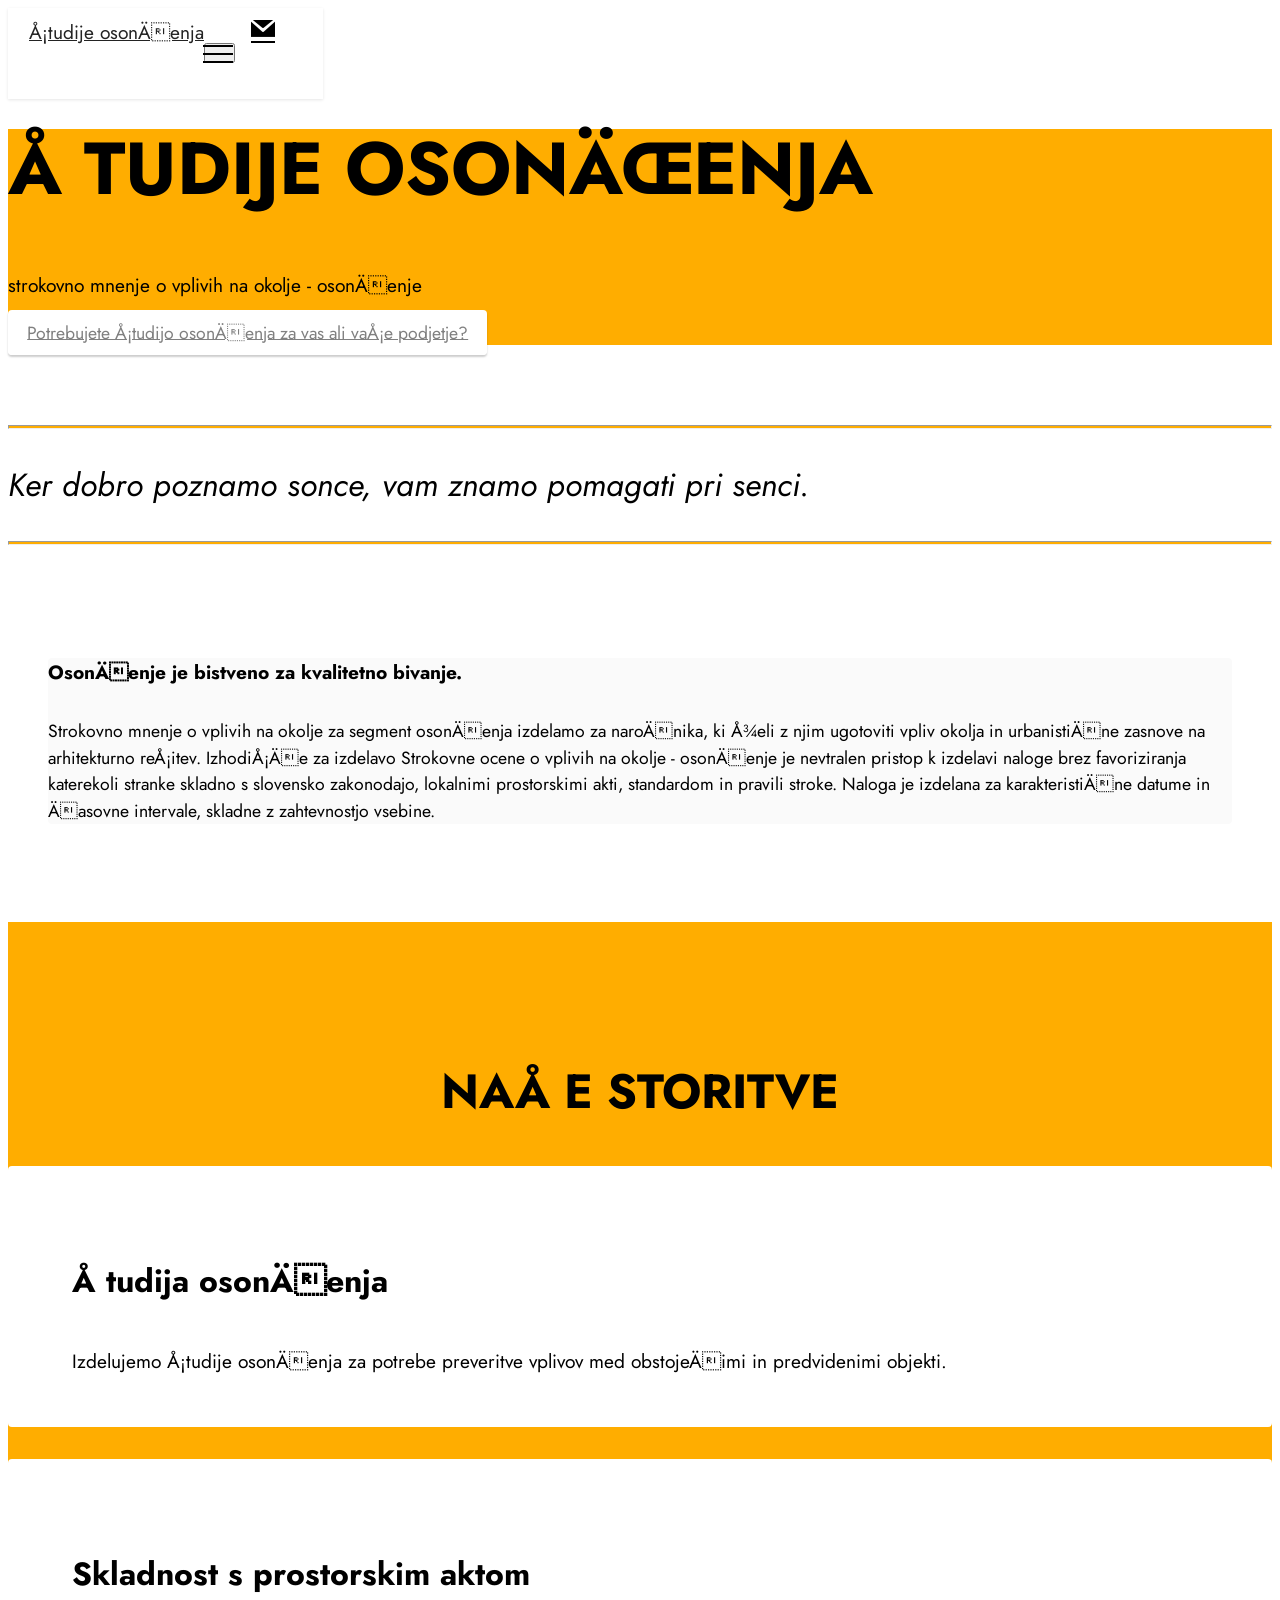
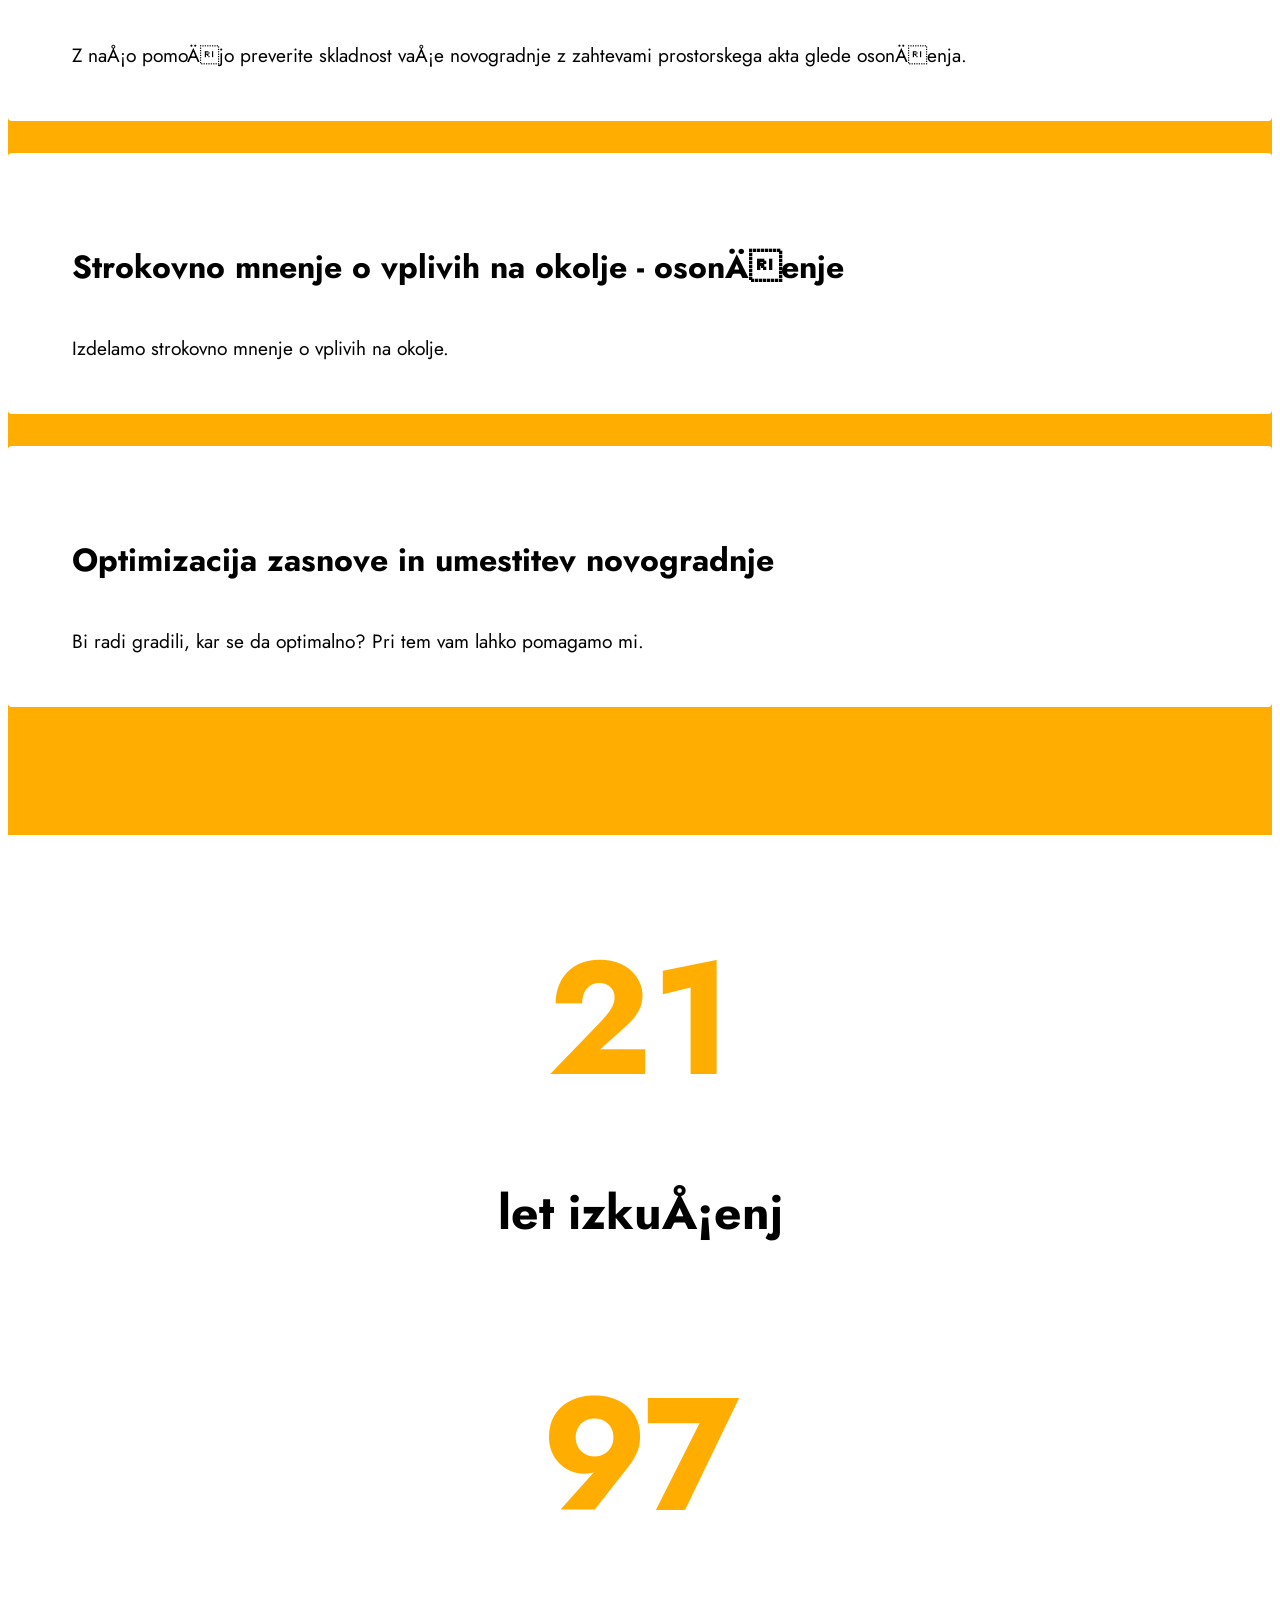
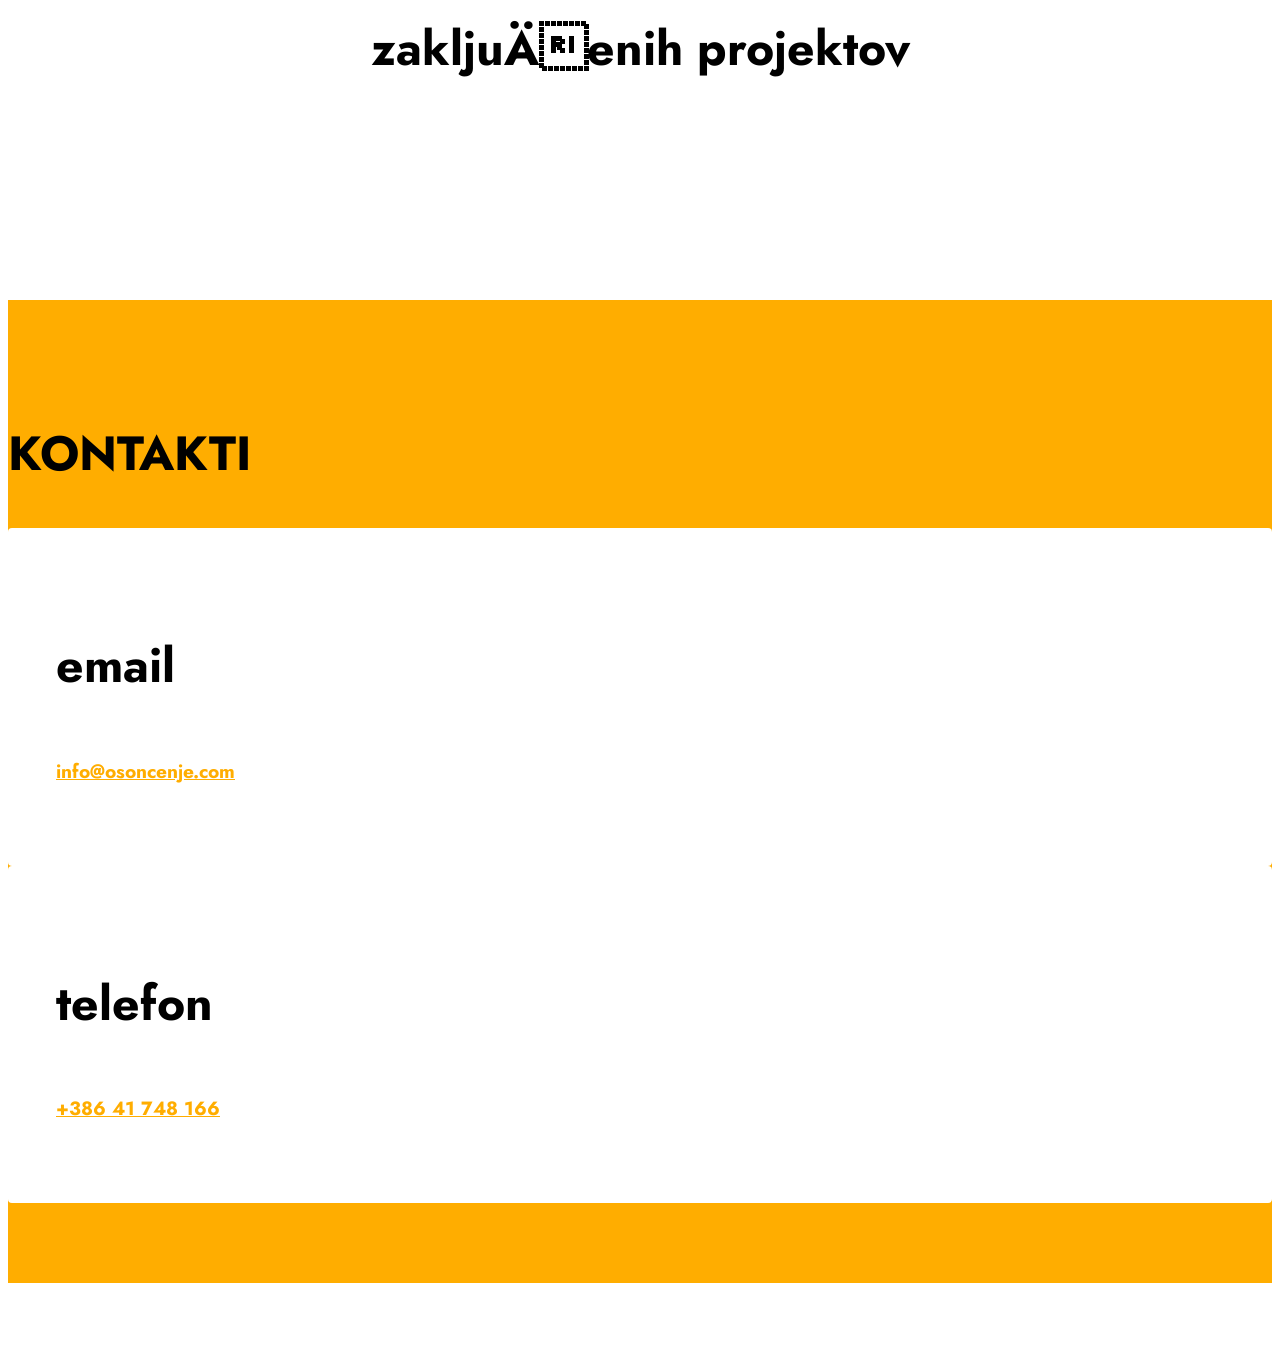
==== commit 01141f62: "Update index.html Dodano sledenje google." ====
--- a/index.html
+++ b/index.html
@@ -1,6 +1,15 @@
 <!DOCTYPE html>
 <html  >
 <head>
+  <!-- Google tag (gtag.js) -->
+<script async src="https://www.googletagmanager.com/gtag/js?id=G-XQLSNSXRMN"></script>
+<script>
+  window.dataLayer = window.dataLayer || [];
+  function gtag(){dataLayer.push(arguments);}
+  gtag('js', new Date());
+
+  gtag('config', 'G-XQLSNSXRMN');
+  
   <!-- Site made with Mobirise Website Builder v6.0.5, https://mobirise.com -->
   <meta charset="UTF-8">
   <meta http-equiv="X-UA-Compatible" content="IE=edge">
@@ -9,6 +18,8 @@
   <link rel="shortcut icon" href="assets/images/sun.png" type="image/x-icon">
   <meta name="description" content="">
   
+
+</script>
   
   <title>študije osončenja</title>
   <link rel="stylesheet" href="assets/web/assets/mobirise-icons2/mobirise2.css">
@@ -280,4 +291,4 @@
  <div id="scrollToTop" class="scrollToTop mbr-arrow-up"><a style="text-align: center;"><i class="mbr-arrow-up-icon mbr-arrow-up-icon-cm cm-icon cm-icon-smallarrow-up"></i></a></div>
     <input name="animation" type="hidden">
   </body>
-</html>+</html>
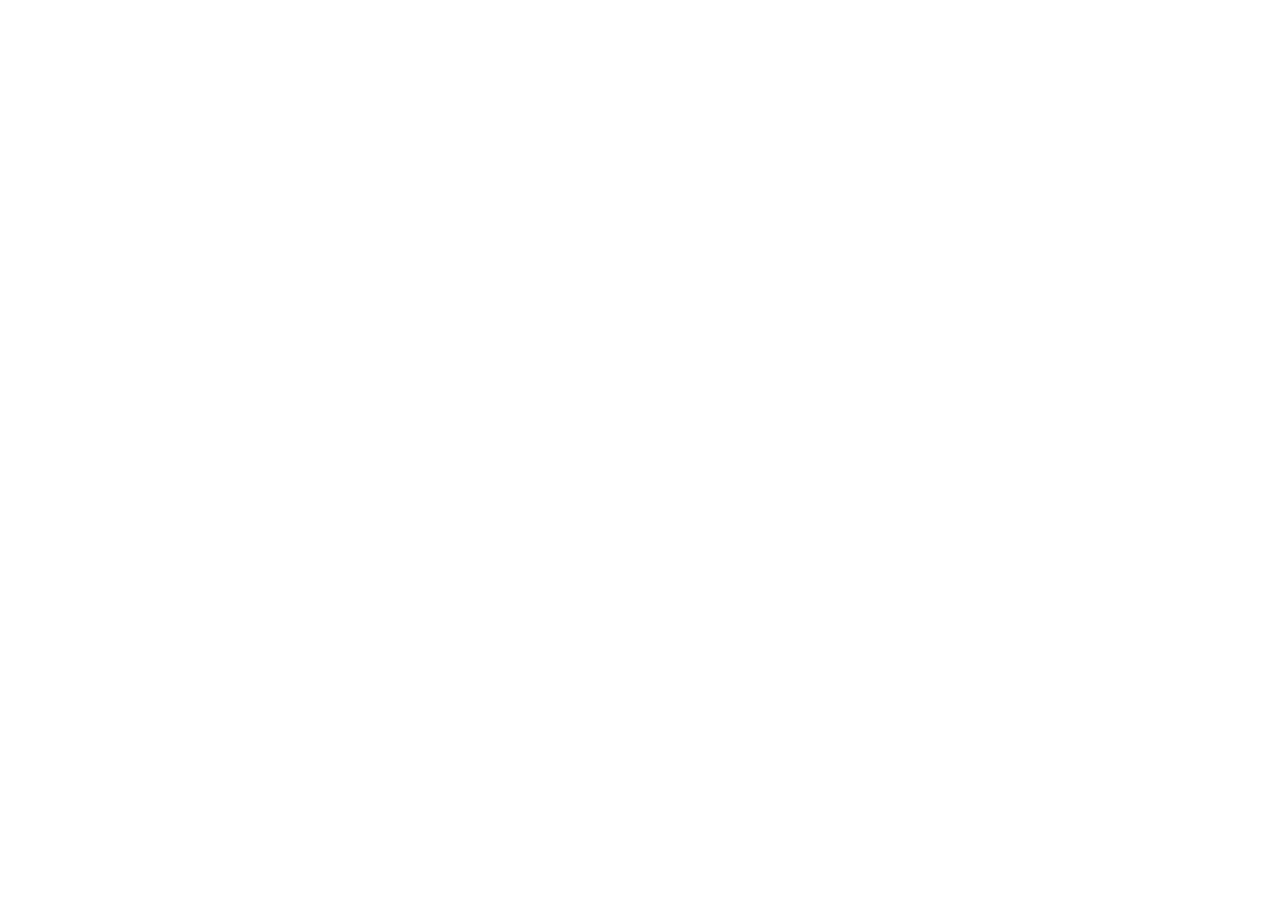
==== commit 45bec0c2: "Add files via upload" ====
--- a/index.html
+++ b/index.html
@@ -1,7 +1,8 @@
 <!DOCTYPE html>
 <html  >
 <head>
-  <!-- Google tag (gtag.js) -->
+
+ <!-- Google tag (gtag.js) -->
 <script async src="https://www.googletagmanager.com/gtag/js?id=G-XQLSNSXRMN"></script>
 <script>
   window.dataLayer = window.dataLayer || [];
@@ -9,7 +10,6 @@
   gtag('js', new Date());
 
   gtag('config', 'G-XQLSNSXRMN');
-  
   <!-- Site made with Mobirise Website Builder v6.0.5, https://mobirise.com -->
   <meta charset="UTF-8">
   <meta http-equiv="X-UA-Compatible" content="IE=edge">
@@ -18,8 +18,6 @@
   <link rel="shortcut icon" href="assets/images/sun.png" type="image/x-icon">
   <meta name="description" content="">
   
-
-</script>
   
   <title>študije osončenja</title>
   <link rel="stylesheet" href="assets/web/assets/mobirise-icons2/mobirise2.css">
@@ -32,7 +30,7 @@
   <link rel="stylesheet" href="assets/theme/css/style.css">
   <link rel="preload" href="https://fonts.googleapis.com/css?family=Jost:100,200,300,400,500,600,700,800,900,100i,200i,300i,400i,500i,600i,700i,800i,900i&display=swap" as="style" onload="this.onload=null;this.rel='stylesheet'">
   <noscript><link rel="stylesheet" href="https://fonts.googleapis.com/css?family=Jost:100,200,300,400,500,600,700,800,900,100i,200i,300i,400i,500i,600i,700i,800i,900i&display=swap"></noscript>
-  <link rel="preload" as="style" href="assets/mobirise/css/mbr-additional.css?v=CVwdDD"><link rel="stylesheet" href="assets/mobirise/css/mbr-additional.css?v=CVwdDD" type="text/css">
+  <link rel="preload" as="style" href="assets/mobirise/css/mbr-additional.css?v=kAg3f4"><link rel="stylesheet" href="assets/mobirise/css/mbr-additional.css?v=kAg3f4" type="text/css">
 
   
   
@@ -93,7 +91,7 @@
                 
                 <p class="mbr-text mbr-fonts-style mbr-white display-7">
                     strokovno mnenje o vplivih na okolje - osončenje</p>
-                <div class="mbr-section-btn mt-3"><a class="btn btn-primary display-4" href="page3.html">Potrebujete študijo osončenja za vas ali vaše podjetje?</a></div>
+                <div class="mbr-section-btn mt-3"><a class="btn btn-primary display-4" href="https://tally.so/r/2Ed2We" target="_blank">PRIDOBI BREZPLAČNO PONUDBO</a></div>
             </div>
         </div>
     </div>
@@ -204,43 +202,18 @@
     </div>
 </section>
 
-<section data-bs-version="5.1" class="features22 cid-u8m4N4JzFC" id="features22-l">
-
-    
-
-    
-    
-    <div class="container">
-        <div class="row justify-content-center">
-            <div class="col-12 col-md-8">
-                <div class="item mbr-flex">
-                    <div class="icon-box w-100">
-                        <span class="step-number mbr-fonts-style display-1">21</span>
-                    </div>
-                    <div class="text-box">
-                        <h4 class="icon-title card-title mbr-black mbr-fonts-style display-2">
-                            <strong>let izkušenj</strong></h4>
-                        
-                        
-                    </div>
-                </div>
-                <div class="item mbr-flex">
-                    <div class="icon-box w-100">
-                        <span class="step-number mbr-fonts-style display-1">97</span>
-                    </div>
-                    <div class="text-box">
-                        <h4 class="icon-title card-title mbr-black mbr-fonts-style display-2">
-                            <strong>zaključenih projektov</strong></h4>
-                        
-                        
-                    </div>
-                </div>
-                
-                
-                
-                
-                
-                
+<section data-bs-version="5.1" class="info1 cid-vsxmw6hv3f" id="info1-q">
+    
+
+    
+    
+    <div class="align-center container">
+        <div class="row justify-content-center">
+            <div class="col-12 col-lg-8">
+                <h3 class="mbr-section-title mb-4 mbr-fonts-style display-1">
+                    <strong>Pridobi ponudbo!</strong></h3>
+                
+                <div class="mbr-section-btn"><a class="btn btn-black display-4" href="https://tally.so/r/2Ed2We" target="_blank">Klikni za dostop do interaktivnega obrazca.</a></div>
             </div>
         </div>
     </div>
@@ -285,10 +258,26 @@
             </div>
         </div>
     </div>
-</section><section class="display-7" style="padding: 0;align-items: center;justify-content: center;flex-wrap: wrap;    align-content: center;display: flex;position: relative;height: 4rem;"><a href="https://mobiri.se/3133961" style="flex: 1 1;height: 4rem;position: absolute;width: 100%;z-index: 1;"><img alt="" style="height: 4rem;" src="[data-uri]"></a><p style="margin: 0;text-align: center;" class="display-7">&#8204;</p><a style="z-index:1" href="https://mobirise.com/builder/ai-website-maker.html">Best AI Website Maker</a></section><script src="assets/bootstrap/js/bootstrap.bundle.min.js"></script>  <script src="assets/smoothscroll/smooth-scroll.js"></script>  <script src="assets/ytplayer/index.js"></script>  <script src="assets/dropdown/js/navbar-dropdown.js"></script>  <script src="assets/theme/js/script.js"></script>  
+</section>
+
+<section data-bs-version="5.1" class="footer7 cid-vsxmRZ2svs" once="footers" id="footer7-r">
+
+    
+
+    
+
+    <div class="container">
+        <div class="media-container-row align-center mbr-white">
+            <div class="col-12">
+                <p class="mbr-text mb-0 mbr-fonts-style display-7">
+                    ©2026 - studio bunker d.o.o.</p>
+            </div>
+        </div>
+    </div>
+</section><section class="display-7" style="padding: 0;align-items: center;justify-content: center;flex-wrap: wrap;    align-content: center;display: flex;position: relative;height: 4rem;"><a href="https://mobiri.se/3133961" style="flex: 1 1;height: 4rem;position: absolute;width: 100%;z-index: 1;"><img alt="" style="height: 4rem;" src="[data-uri]"></a><p style="margin: 0;text-align: center;" class="display-7">&#8204;</p><a style="z-index:1" href="https://mobirise.com/drag-drop-website-builder.html">Drag & Drop Website Builder</a></section><script src="assets/bootstrap/js/bootstrap.bundle.min.js"></script>  <script src="assets/smoothscroll/smooth-scroll.js"></script>  <script src="assets/ytplayer/index.js"></script>  <script src="assets/dropdown/js/navbar-dropdown.js"></script>  <script src="assets/theme/js/script.js"></script>  
   
   
  <div id="scrollToTop" class="scrollToTop mbr-arrow-up"><a style="text-align: center;"><i class="mbr-arrow-up-icon mbr-arrow-up-icon-cm cm-icon cm-icon-smallarrow-up"></i></a></div>
     <input name="animation" type="hidden">
   </body>
-</html>
+</html>
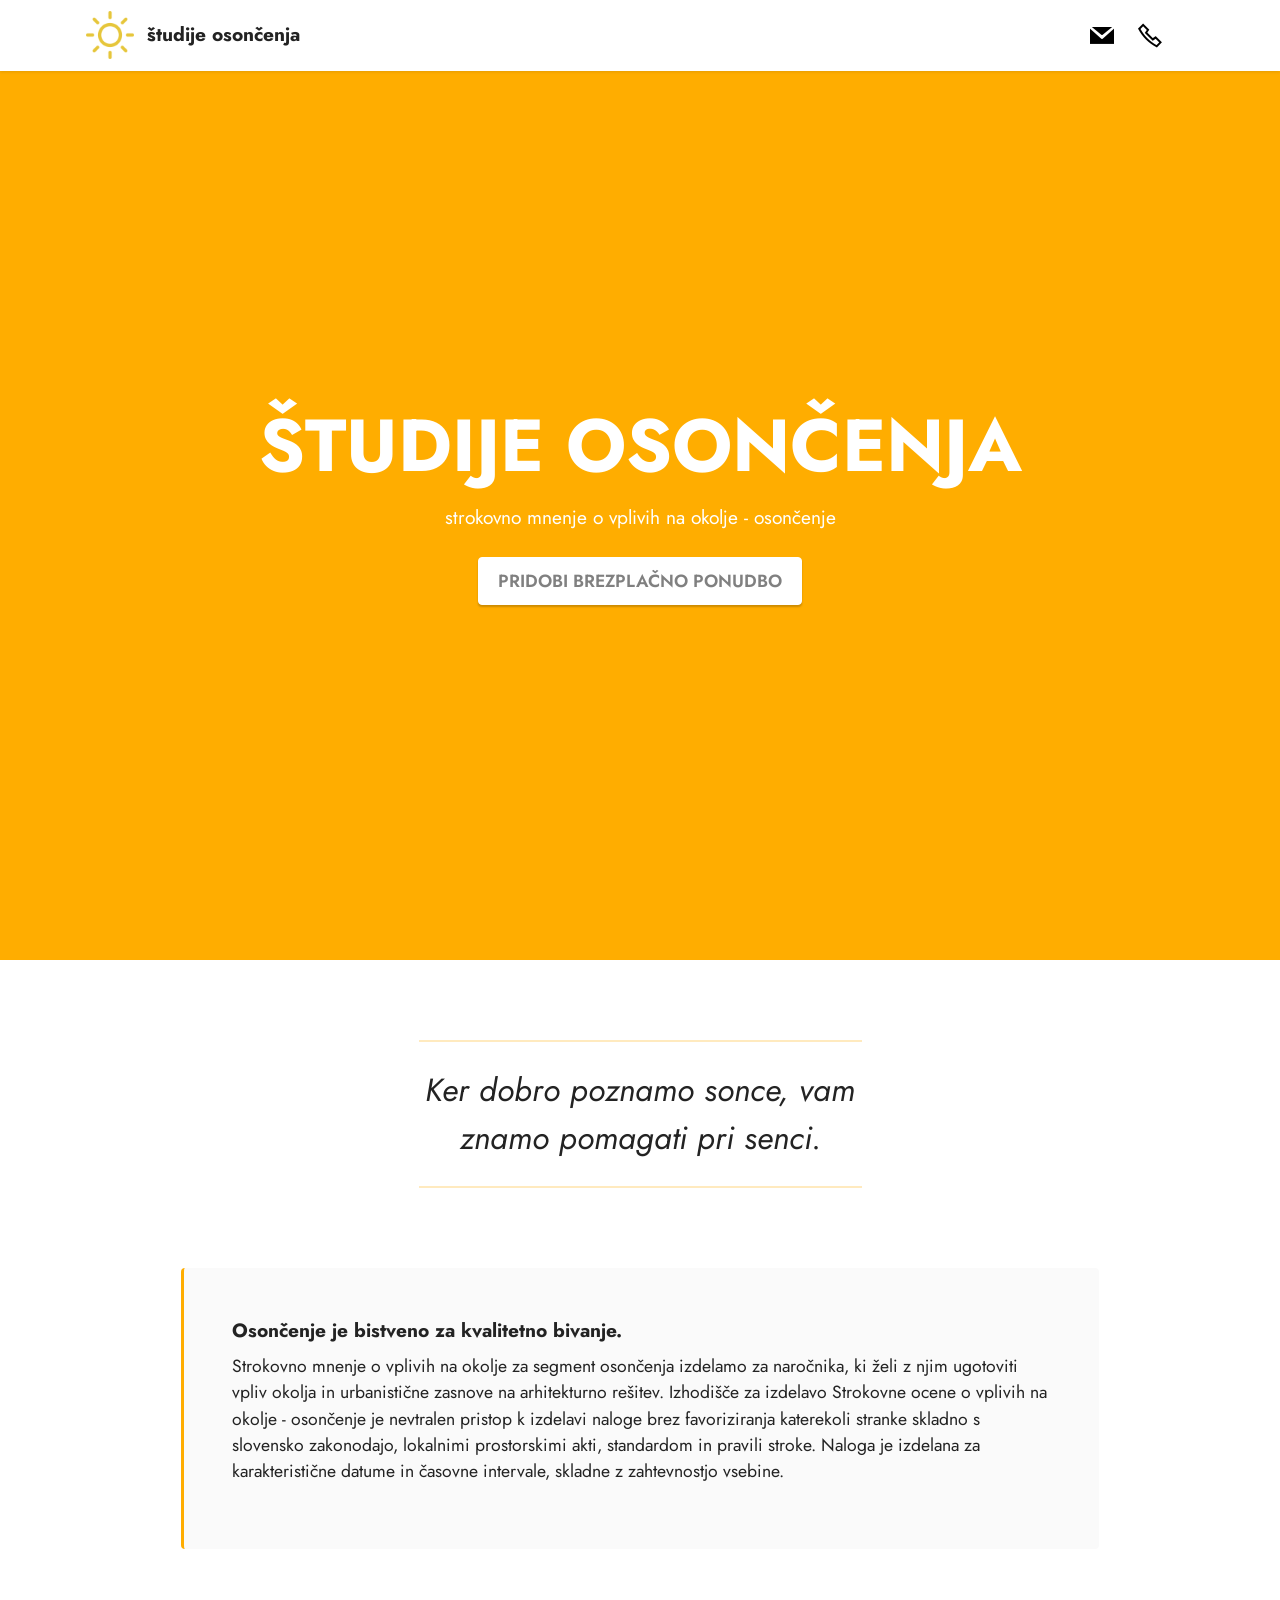
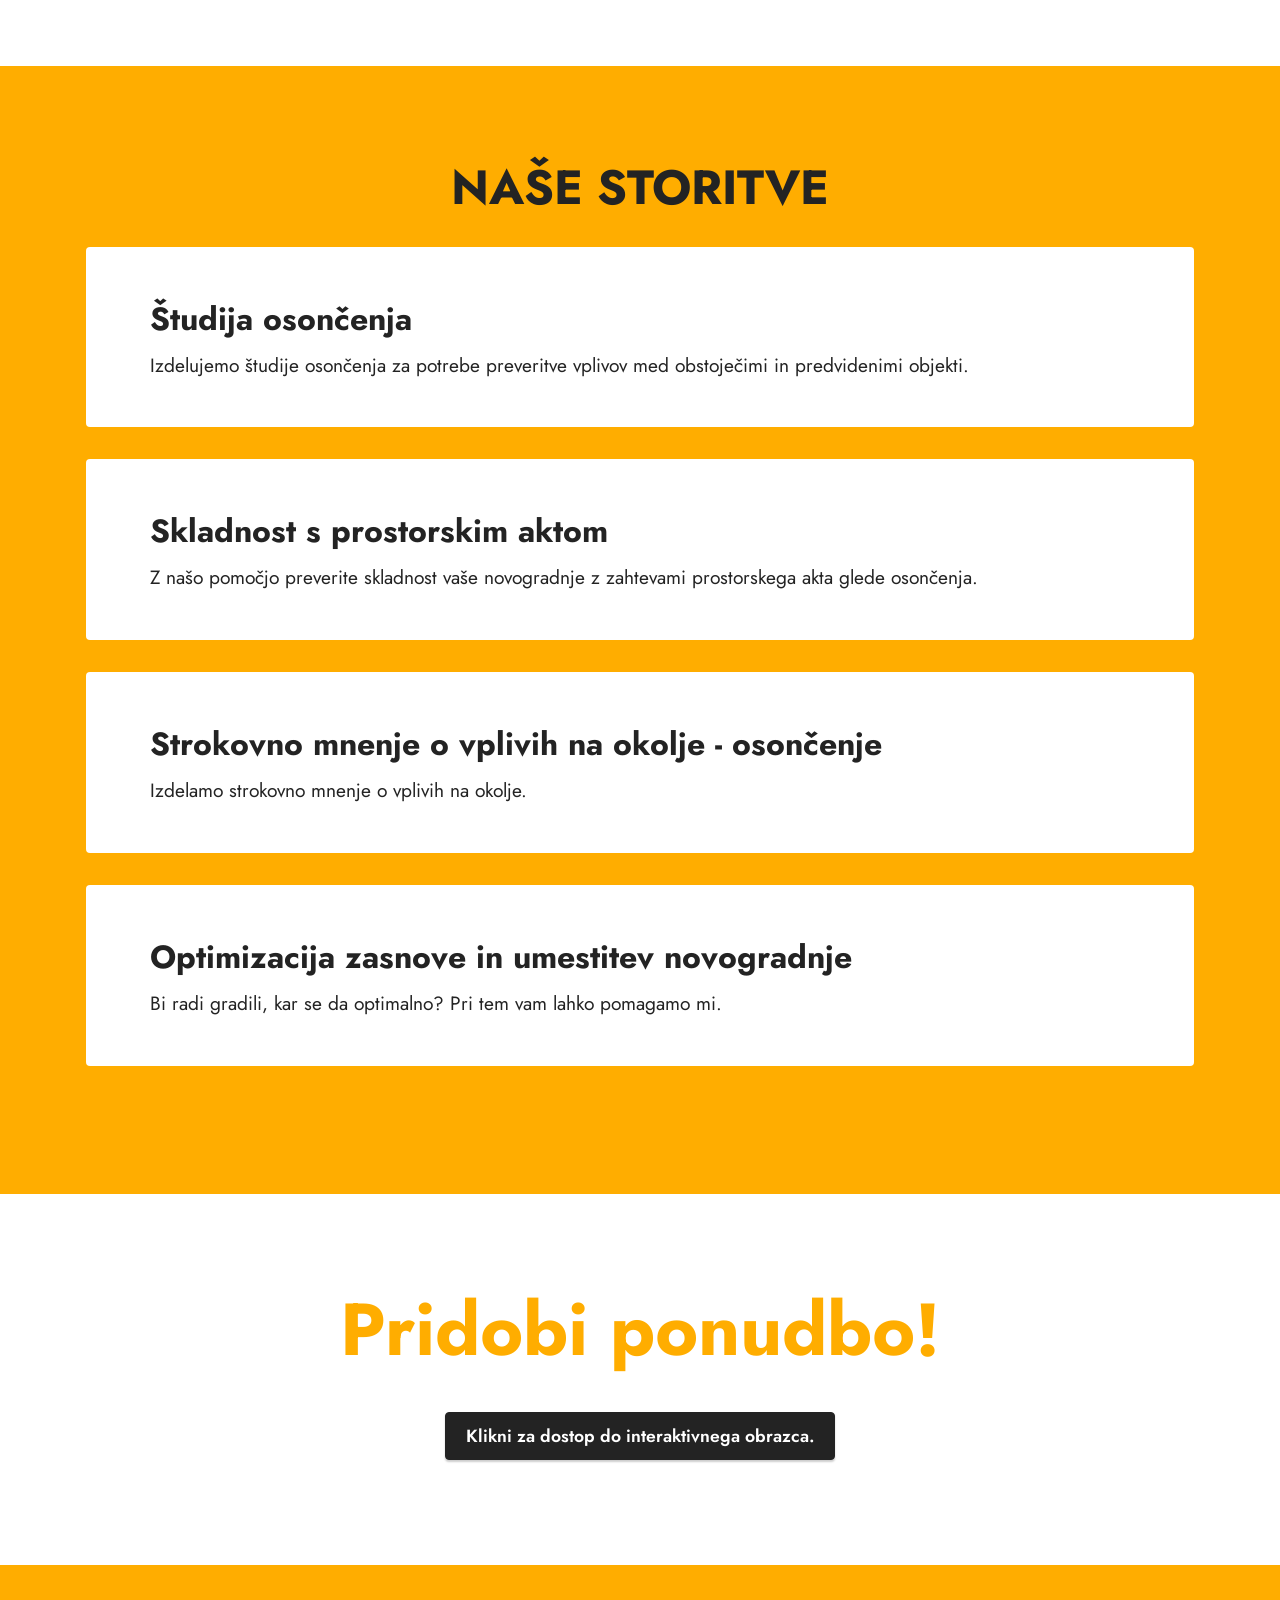
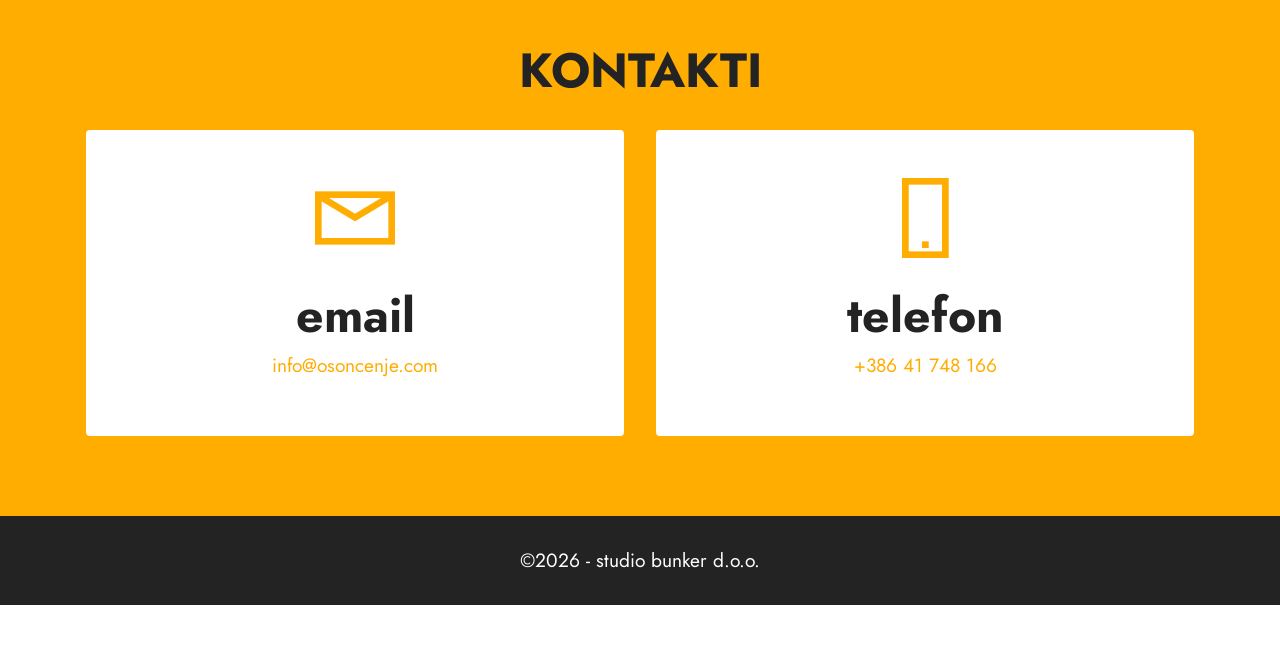
==== commit e8d65bca: "Add files via upload" ====
--- a/index.html
+++ b/index.html
@@ -1,15 +1,6 @@
 <!DOCTYPE html>
 <html  >
 <head>
-
- <!-- Google tag (gtag.js) -->
-<script async src="https://www.googletagmanager.com/gtag/js?id=G-XQLSNSXRMN"></script>
-<script>
-  window.dataLayer = window.dataLayer || [];
-  function gtag(){dataLayer.push(arguments);}
-  gtag('js', new Date());
-
-  gtag('config', 'G-XQLSNSXRMN');
   <!-- Site made with Mobirise Website Builder v6.0.5, https://mobirise.com -->
   <meta charset="UTF-8">
   <meta http-equiv="X-UA-Compatible" content="IE=edge">
@@ -30,7 +21,7 @@
   <link rel="stylesheet" href="assets/theme/css/style.css">
   <link rel="preload" href="https://fonts.googleapis.com/css?family=Jost:100,200,300,400,500,600,700,800,900,100i,200i,300i,400i,500i,600i,700i,800i,900i&display=swap" as="style" onload="this.onload=null;this.rel='stylesheet'">
   <noscript><link rel="stylesheet" href="https://fonts.googleapis.com/css?family=Jost:100,200,300,400,500,600,700,800,900,100i,200i,300i,400i,500i,600i,700i,800i,900i&display=swap"></noscript>
-  <link rel="preload" as="style" href="assets/mobirise/css/mbr-additional.css?v=kAg3f4"><link rel="stylesheet" href="assets/mobirise/css/mbr-additional.css?v=kAg3f4" type="text/css">
+  <link rel="preload" as="style" href="assets/mobirise/css/mbr-additional.css?v=VdcR7S"><link rel="stylesheet" href="assets/mobirise/css/mbr-additional.css?v=VdcR7S" type="text/css">
 
   
   
@@ -274,7 +265,7 @@
             </div>
         </div>
     </div>
-</section><section class="display-7" style="padding: 0;align-items: center;justify-content: center;flex-wrap: wrap;    align-content: center;display: flex;position: relative;height: 4rem;"><a href="https://mobiri.se/3133961" style="flex: 1 1;height: 4rem;position: absolute;width: 100%;z-index: 1;"><img alt="" style="height: 4rem;" src="[data-uri]"></a><p style="margin: 0;text-align: center;" class="display-7">&#8204;</p><a style="z-index:1" href="https://mobirise.com/drag-drop-website-builder.html">Drag & Drop Website Builder</a></section><script src="assets/bootstrap/js/bootstrap.bundle.min.js"></script>  <script src="assets/smoothscroll/smooth-scroll.js"></script>  <script src="assets/ytplayer/index.js"></script>  <script src="assets/dropdown/js/navbar-dropdown.js"></script>  <script src="assets/theme/js/script.js"></script>  
+</section><section class="display-7" style="padding: 0;align-items: center;justify-content: center;flex-wrap: wrap;    align-content: center;display: flex;position: relative;height: 4rem;"><a href="https://mobiri.se/3133961" style="flex: 1 1;height: 4rem;position: absolute;width: 100%;z-index: 1;"><img alt="" style="height: 4rem;" src="[data-uri]"></a><p style="margin: 0;text-align: center;" class="display-7">&#8204;</p><a style="z-index:1" href="https://mobirise.com"> Website Building Software</a></section><script src="assets/bootstrap/js/bootstrap.bundle.min.js"></script>  <script src="assets/smoothscroll/smooth-scroll.js"></script>  <script src="assets/ytplayer/index.js"></script>  <script src="assets/dropdown/js/navbar-dropdown.js"></script>  <script src="assets/theme/js/script.js"></script>  
   
   
  <div id="scrollToTop" class="scrollToTop mbr-arrow-up"><a style="text-align: center;"><i class="mbr-arrow-up-icon mbr-arrow-up-icon-cm cm-icon cm-icon-smallarrow-up"></i></a></div>
--- a/assets/web/assets/mobirise-icons2/mobirise2.css
+++ b/assets/web/assets/mobirise-icons2/mobirise2.css
@@ -0,0 +1,498 @@
+@font-face {
+  font-family: 'Moririse2';
+  font-display: swap;
+  src:  url('mobirise2.eot?f2bix4');
+  src:  url('mobirise2.eot?f2bix4#iefix') format('embedded-opentype'),
+    url('mobirise2.ttf?f2bix4') format('truetype'),
+    url('mobirise2.woff?f2bix4') format('woff'),
+    url('mobirise2.svg?f2bix4#mobirise2') format('svg');
+  font-weight: normal;
+  font-style: normal;
+}
+
+[class^="mobi-"], [class*=" mobi-"] {
+  /* use !important to prevent issues with browser extensions that change fonts */
+  font-family: 'Moririse2' !important;
+  speak: none;
+  font-style: normal;
+  font-weight: normal;
+  font-variant: normal;
+  text-transform: none;
+  line-height: 1;
+
+  /* Better Font Rendering =========== */
+  -webkit-font-smoothing: antialiased;
+  -moz-osx-font-smoothing: grayscale;
+}
+
+.mobi-mbri-add-submenu:before {
+  content: "\e900";
+}
+.mobi-mbri-alert:before {
+  content: "\e901";
+}
+.mobi-mbri-align-center:before {
+  content: "\e902";
+}
+.mobi-mbri-align-justify:before {
+  content: "\e903";
+}
+.mobi-mbri-align-left:before {
+  content: "\e904";
+}
+.mobi-mbri-align-right:before {
+  content: "\e905";
+}
+.mobi-mbri-android:before {
+  content: "\e906";
+}
+.mobi-mbri-apple:before {
+  content: "\e907";
+}
+.mobi-mbri-arrow-down:before {
+  content: "\e908";
+}
+.mobi-mbri-arrow-next:before {
+  content: "\e909";
+}
+.mobi-mbri-arrow-prev:before {
+  content: "\e90a";
+}
+.mobi-mbri-arrow-up:before {
+  content: "\e90b";
+}
+.mobi-mbri-bold:before {
+  content: "\e90c";
+}
+.mobi-mbri-bookmark:before {
+  content: "\e90d";
+}
+.mobi-mbri-bootstrap:before {
+  content: "\e90e";
+}
+.mobi-mbri-briefcase:before {
+  content: "\e90f";
+}
+.mobi-mbri-browse:before {
+  content: "\e910";
+}
+.mobi-mbri-bulleted-list:before {
+  content: "\e911";
+}
+.mobi-mbri-calendar:before {
+  content: "\e912";
+}
+.mobi-mbri-camera:before {
+  content: "\e913";
+}
+.mobi-mbri-cart-add:before {
+  content: "\e914";
+}
+.mobi-mbri-cart-full:before {
+  content: "\e915";
+}
+.mobi-mbri-cash:before {
+  content: "\e916";
+}
+.mobi-mbri-change-style:before {
+  content: "\e917";
+}
+.mobi-mbri-chat:before {
+  content: "\e918";
+}
+.mobi-mbri-clock:before {
+  content: "\e919";
+}
+.mobi-mbri-close:before {
+  content: "\e91a";
+}
+.mobi-mbri-cloud:before {
+  content: "\e91b";
+}
+.mobi-mbri-code:before {
+  content: "\e91c";
+}
+.mobi-mbri-contact-form:before {
+  content: "\e91d";
+}
+.mobi-mbri-credit-card:before {
+  content: "\e91e";
+}
+.mobi-mbri-cursor-click:before {
+  content: "\e91f";
+}
+.mobi-mbri-cust-feedback:before {
+  content: "\e920";
+}
+.mobi-mbri-database:before {
+  content: "\e921";
+}
+.mobi-mbri-delivery:before {
+  content: "\e922";
+}
+.mobi-mbri-desktop:before {
+  content: "\e923";
+}
+.mobi-mbri-devices:before {
+  content: "\e924";
+}
+.mobi-mbri-down:before {
+  content: "\e925";
+}
+.mobi-mbri-download-2:before {
+  content: "\e926";
+}
+.mobi-mbri-download:before {
+  content: "\e927";
+}
+.mobi-mbri-drag-n-drop-2:before {
+  content: "\e928";
+}
+.mobi-mbri-drag-n-drop:before {
+  content: "\e929";
+}
+.mobi-mbri-edit-2:before {
+  content: "\e92a";
+}
+.mobi-mbri-edit:before {
+  content: "\e92b";
+}
+.mobi-mbri-error:before {
+  content: "\e92c";
+}
+.mobi-mbri-extension:before {
+  content: "\e92d";
+}
+.mobi-mbri-features:before {
+  content: "\e92e";
+}
+.mobi-mbri-file:before {
+  content: "\e92f";
+}
+.mobi-mbri-flag:before {
+  content: "\e930";
+}
+.mobi-mbri-folder:before {
+  content: "\e931";
+}
+.mobi-mbri-gift:before {
+  content: "\e932";
+}
+.mobi-mbri-github:before {
+  content: "\e933";
+}
+.mobi-mbri-globe-2:before {
+  content: "\e934";
+}
+.mobi-mbri-globe:before {
+  content: "\e935";
+}
+.mobi-mbri-growing-chart:before {
+  content: "\e936";
+}
+.mobi-mbri-hearth:before {
+  content: "\e937";
+}
+.mobi-mbri-help:before {
+  content: "\e938";
+}
+.mobi-mbri-home:before {
+  content: "\e939";
+}
+.mobi-mbri-hot-cup:before {
+  content: "\e93a";
+}
+.mobi-mbri-idea:before {
+  content: "\e93b";
+}
+.mobi-mbri-image-gallery:before {
+  content: "\e93c";
+}
+.mobi-mbri-image-slider:before {
+  content: "\e93d";
+}
+.mobi-mbri-info:before {
+  content: "\e93e";
+}
+.mobi-mbri-italic:before {
+  content: "\e93f";
+}
+.mobi-mbri-key:before {
+  content: "\e940";
+}
+.mobi-mbri-laptop:before {
+  content: "\e941";
+}
+.mobi-mbri-layers:before {
+  content: "\e942";
+}
+.mobi-mbri-left-right:before {
+  content: "\e943";
+}
+.mobi-mbri-left:before {
+  content: "\e944";
+}
+.mobi-mbri-letter:before {
+  content: "\e945";
+}
+.mobi-mbri-like:before {
+  content: "\e946";
+}
+.mobi-mbri-link:before {
+  content: "\e947";
+}
+.mobi-mbri-lock:before {
+  content: "\e948";
+}
+.mobi-mbri-login:before {
+  content: "\e949";
+}
+.mobi-mbri-logout:before {
+  content: "\e94a";
+}
+.mobi-mbri-magic-stick:before {
+  content: "\e94b";
+}
+.mobi-mbri-map-pin:before {
+  content: "\e94c";
+}
+.mobi-mbri-menu:before {
+  content: "\e94d";
+}
+.mobi-mbri-mobile-2:before {
+  content: "\e94e";
+}
+.mobi-mbri-mobile-horizontal:before {
+  content: "\e94f";
+}
+.mobi-mbri-mobile:before {
+  content: "\e950";
+}
+.mobi-mbri-mobirise:before {
+  content: "\e951";
+}
+.mobi-mbri-more-horizontal:before {
+  content: "\e952";
+}
+.mobi-mbri-more-vertical:before {
+  content: "\e953";
+}
+.mobi-mbri-music:before {
+  content: "\e954";
+}
+.mobi-mbri-new-file:before {
+  content: "\e955";
+}
+.mobi-mbri-numbered-list:before {
+  content: "\e956";
+}
+.mobi-mbri-opened-folder:before {
+  content: "\e957";
+}
+.mobi-mbri-pages:before {
+  content: "\e958";
+}
+.mobi-mbri-paper-plane:before {
+  content: "\e959";
+}
+.mobi-mbri-paperclip:before {
+  content: "\e95a";
+}
+.mobi-mbri-phone:before {
+  content: "\e95b";
+}
+.mobi-mbri-photo:before {
+  content: "\e95c";
+}
+.mobi-mbri-photos:before {
+  content: "\e95d";
+}
+.mobi-mbri-pin:before {
+  content: "\e95e";
+}
+.mobi-mbri-play:before {
+  content: "\e95f";
+}
+.mobi-mbri-plus:before {
+  content: "\e960";
+}
+.mobi-mbri-preview:before {
+  content: "\e961";
+}
+.mobi-mbri-print:before {
+  content: "\e962";
+}
+.mobi-mbri-protect:before {
+  content: "\e963";
+}
+.mobi-mbri-question:before {
+  content: "\e964";
+}
+.mobi-mbri-quote-left:before {
+  content: "\e965";
+}
+.mobi-mbri-quote-right:before {
+  content: "\e966";
+}
+.mobi-mbri-redo:before {
+  content: "\e967";
+}
+.mobi-mbri-refresh:before {
+  content: "\e968";
+}
+.mobi-mbri-responsive-2:before {
+  content: "\e969";
+}
+.mobi-mbri-responsive:before {
+  content: "\e96a";
+}
+.mobi-mbri-right:before {
+  content: "\e96b";
+}
+.mobi-mbri-rocket:before {
+  content: "\e96c";
+}
+.mobi-mbri-sad-face:before {
+  content: "\e96d";
+}
+.mobi-mbri-sale:before {
+  content: "\e96e";
+}
+.mobi-mbri-save:before {
+  content: "\e96f";
+}
+.mobi-mbri-search:before {
+  content: "\e970";
+}
+.mobi-mbri-setting-2:before {
+  content: "\e971";
+}
+.mobi-mbri-setting-3:before {
+  content: "\e972";
+}
+.mobi-mbri-setting:before {
+  content: "\e973";
+}
+.mobi-mbri-share:before {
+  content: "\e974";
+}
+.mobi-mbri-shopping-bag:before {
+  content: "\e975";
+}
+.mobi-mbri-shopping-basket:before {
+  content: "\e976";
+}
+.mobi-mbri-shopping-cart:before {
+  content: "\e977";
+}
+.mobi-mbri-sites:before {
+  content: "\e978";
+}
+.mobi-mbri-smile-face:before {
+  content: "\e979";
+}
+.mobi-mbri-speed:before {
+  content: "\e97a";
+}
+.mobi-mbri-star:before {
+  content: "\e97b";
+}
+.mobi-mbri-success:before {
+  content: "\e97c";
+}
+.mobi-mbri-sun:before {
+  content: "\e97d";
+}
+.mobi-mbri-sun2:before {
+  content: "\e97e";
+}
+.mobi-mbri-tablet-vertical:before {
+  content: "\e97f";
+}
+.mobi-mbri-tablet:before {
+  content: "\e980";
+}
+.mobi-mbri-target:before {
+  content: "\e981";
+}
+.mobi-mbri-timer:before {
+  content: "\e982";
+}
+.mobi-mbri-to-ftp:before {
+  content: "\e983";
+}
+.mobi-mbri-to-local-drive:before {
+  content: "\e984";
+}
+.mobi-mbri-touch-swipe:before {
+  content: "\e985";
+}
+.mobi-mbri-touch:before {
+  content: "\e986";
+}
+.mobi-mbri-trash:before {
+  content: "\e987";
+}
+.mobi-mbri-underline:before {
+  content: "\e988";
+}
+.mobi-mbri-undo:before {
+  content: "\e989";
+}
+.mobi-mbri-unlink:before {
+  content: "\e98a";
+}
+.mobi-mbri-unlock:before {
+  content: "\e98b";
+}
+.mobi-mbri-up-down:before {
+  content: "\e98c";
+}
+.mobi-mbri-up:before {
+  content: "\e98d";
+}
+.mobi-mbri-update:before {
+  content: "\e98e";
+}
+.mobi-mbri-upload-2:before {
+  content: "\e98f";
+}
+.mobi-mbri-upload:before {
+  content: "\e990";
+}
+.mobi-mbri-user-2:before {
+  content: "\e991";
+}
+.mobi-mbri-user:before {
+  content: "\e992";
+}
+.mobi-mbri-users:before {
+  content: "\e993";
+}
+.mobi-mbri-video-play:before {
+  content: "\e994";
+}
+.mobi-mbri-video:before {
+  content: "\e995";
+}
+.mobi-mbri-watch:before {
+  content: "\e996";
+}
+.mobi-mbri-website-theme-2:before {
+  content: "\e997";
+}
+.mobi-mbri-website-theme:before {
+  content: "\e998";
+}
+.mobi-mbri-wifi:before {
+  content: "\e999";
+}
+.mobi-mbri-windows:before {
+  content: "\e99a";
+}
+.mobi-mbri-zoom-in:before {
+  content: "\e99b";
+}
+.mobi-mbri-zoom-out:before {
+  content: "\e99c";
+}
--- a/assets/dropdown/css/style.css
+++ b/assets/dropdown/css/style.css
@@ -0,0 +1,265 @@
+.navbar-dropdown {
+  left: 0;
+  padding: 0;
+  position: absolute;
+  right: 0;
+  top: 0;
+  transition: all 0.45s ease;
+  z-index: 1030;
+  background: #282828; }
+  .navbar-dropdown .navbar-logo {
+    margin-right: 0.8rem;
+    transition: margin 0.3s ease-in-out;
+    vertical-align: middle; }
+    .navbar-dropdown .navbar-logo img {
+      height: 3.125rem;
+      transition: all 0.3s ease-in-out; }
+    .navbar-dropdown .navbar-logo.mbr-iconfont {
+      font-size: 3.125rem;
+      line-height: 3.125rem; }
+  .navbar-dropdown .navbar-caption {
+    font-weight: 700;
+    white-space: normal;
+    vertical-align: -4px;
+    line-height: 3.125rem !important; }
+    .navbar-dropdown .navbar-caption, .navbar-dropdown .navbar-caption:hover {
+      color: inherit;
+      text-decoration: none; }
+  .navbar-dropdown .mbr-iconfont + .navbar-caption {
+    vertical-align: -1px; }
+  .navbar-dropdown.navbar-fixed-top {
+    position: fixed; }
+  .navbar-dropdown .navbar-brand span {
+    vertical-align: -4px; }
+  .navbar-dropdown.bg-color.transparent {
+    background: none; }
+  .navbar-dropdown.navbar-short .navbar-brand {
+    padding: 0.625rem 0; }
+    .navbar-dropdown.navbar-short .navbar-brand span {
+      vertical-align: -1px; }
+  .navbar-dropdown.navbar-short .navbar-caption {
+    line-height: 2.375rem !important;
+    vertical-align: -2px; }
+  .navbar-dropdown.navbar-short .navbar-logo {
+    margin-right: 0.5rem; }
+    .navbar-dropdown.navbar-short .navbar-logo img {
+      height: 2.375rem; }
+    .navbar-dropdown.navbar-short .navbar-logo.mbr-iconfont {
+      font-size: 2.375rem;
+      line-height: 2.375rem; }
+  .navbar-dropdown.navbar-short .mbr-table-cell {
+    height: 3.625rem; }
+  .navbar-dropdown .navbar-close {
+    left: 0.6875rem;
+    position: fixed;
+    top: 0.75rem;
+    z-index: 1000; }
+  .navbar-dropdown .hamburger-icon {
+    content: "";
+    display: inline-block;
+    vertical-align: middle;
+    width: 16px;
+    -webkit-box-shadow: 0 -6px 0 1px #282828,0 0 0 1px #282828,0 6px 0 1px #282828;
+    -moz-box-shadow: 0 -6px 0 1px #282828,0 0 0 1px #282828,0 6px 0 1px #282828;
+    box-shadow: 0 -6px 0 1px #282828,0 0 0 1px #282828,0 6px 0 1px #282828; }
+
+.dropdown-menu .dropdown-toggle[data-toggle="dropdown-submenu"]::after {
+  border-bottom: 0.35em solid transparent;
+  border-left: 0.35em solid;
+  border-right: 0;
+  border-top: 0.35em solid transparent;
+  margin-left: 0.3rem; }
+
+.dropdown-menu .dropdown-item:focus {
+  outline: 0; }
+
+.nav-dropdown {
+  font-size: 0.75rem;
+  font-weight: 500;
+  height: auto !important; }
+  .nav-dropdown .nav-btn {
+    padding-left: 1rem; }
+  .nav-dropdown .link {
+    margin: .667em 1.667em;
+    font-weight: 500;
+    padding: 0;
+    transition: color .2s ease-in-out; }
+    .nav-dropdown .link.dropdown-toggle {
+      margin-right: 2.583em; }
+      .nav-dropdown .link.dropdown-toggle::after {
+        margin-left: .25rem;
+        border-top: 0.35em solid;
+        border-right: 0.35em solid transparent;
+        border-left: 0.35em solid transparent;
+        border-bottom: 0; }
+      .nav-dropdown .link.dropdown-toggle[aria-expanded="true"] {
+        margin: 0;
+        padding: 0.667em 3.263em  0.667em 1.667em; }
+  .nav-dropdown .link::after,
+  .nav-dropdown .dropdown-item::after {
+    color: inherit; }
+  .nav-dropdown .btn {
+    font-size: 0.75rem;
+    font-weight: 700;
+    letter-spacing: 0;
+    margin-bottom: 0;
+    padding-left: 1.25rem;
+    padding-right: 1.25rem; }
+  .nav-dropdown .dropdown-menu {
+    border-radius: 0;
+    border: 0;
+    left: 0;
+    margin: 0;
+    padding-bottom: 1.25rem;
+    padding-top: 1.25rem;
+    position: relative; }
+  .nav-dropdown .dropdown-submenu {
+    margin-left: 0.125rem;
+    top: 0; }
+  .nav-dropdown .dropdown-item {
+    font-weight: 500;
+    line-height: 2;
+    padding: 0.3846em 4.615em 0.3846em 1.5385em;
+    position: relative;
+    transition: color .2s ease-in-out, background-color .2s ease-in-out; }
+    .nav-dropdown .dropdown-item::after {
+      margin-top: -0.3077em;
+      position: absolute;
+      right: 1.1538em;
+      top: 50%; }
+    .nav-dropdown .dropdown-item:focus, .nav-dropdown .dropdown-item:hover {
+      background: none; }
+
+@media (max-width: 767px) {
+  .nav-dropdown.navbar-toggleable-sm {
+    bottom: 0;
+    display: none;
+    left: 0;
+    overflow-x: hidden;
+    position: fixed;
+    top: 0;
+    transform: translateX(-100%);
+    -ms-transform: translateX(-100%);
+    -webkit-transform: translateX(-100%);
+    width: 18.75rem;
+    z-index: 999; } }
+.nav-dropdown.navbar-toggleable-xl {
+  bottom: 0;
+  display: none;
+  left: 0;
+  overflow-x: hidden;
+  position: fixed;
+  top: 0;
+  transform: translateX(-100%);
+  -ms-transform: translateX(-100%);
+  -webkit-transform: translateX(-100%);
+  width: 18.75rem;
+  z-index: 999; }
+
+.nav-dropdown-sm {
+  display: block !important;
+  overflow-x: hidden;
+  overflow: auto;
+  padding-top: 3.875rem; }
+  .nav-dropdown-sm::after {
+    content: "";
+    display: block;
+    height: 3rem;
+    width: 100%; }
+  .nav-dropdown-sm.collapse.in ~ .navbar-close {
+    display: block !important; }
+  .nav-dropdown-sm.collapsing, .nav-dropdown-sm.collapse.in {
+    transform: translateX(0);
+    -ms-transform: translateX(0);
+    -webkit-transform: translateX(0);
+    transition: all 0.25s ease-out;
+    -webkit-transition: all 0.25s ease-out;
+    background: #282828; }
+  .nav-dropdown-sm.collapsing[aria-expanded="false"] {
+    transform: translateX(-100%);
+    -ms-transform: translateX(-100%);
+    -webkit-transform: translateX(-100%); }
+  .nav-dropdown-sm .nav-item {
+    display: block;
+    margin-left: 0 !important;
+    padding-left: 0; }
+  .nav-dropdown-sm .link,
+  .nav-dropdown-sm .dropdown-item {
+    border-top: 1px dotted rgba(255, 255, 255, 0.1);
+    font-size: 0.8125rem;
+    line-height: 1.6;
+    margin: 0 !important;
+    padding: 0.875rem 2.4rem 0.875rem 1.5625rem !important;
+    position: relative;
+    white-space: normal; }
+    .nav-dropdown-sm .link:focus, .nav-dropdown-sm .link:hover,
+    .nav-dropdown-sm .dropdown-item:focus,
+    .nav-dropdown-sm .dropdown-item:hover {
+      background: rgba(0, 0, 0, 0.2) !important;
+      color: #c0a375; }
+  .nav-dropdown-sm .nav-btn {
+    position: relative;
+    padding: 1.5625rem 1.5625rem 0 1.5625rem; }
+    .nav-dropdown-sm .nav-btn::before {
+      border-top: 1px dotted rgba(255, 255, 255, 0.1);
+      content: "";
+      left: 0;
+      position: absolute;
+      top: 0;
+      width: 100%; }
+    .nav-dropdown-sm .nav-btn + .nav-btn {
+      padding-top: 0.625rem; }
+      .nav-dropdown-sm .nav-btn + .nav-btn::before {
+        display: none; }
+  .nav-dropdown-sm .btn {
+    padding: 0.625rem 0; }
+  .nav-dropdown-sm .dropdown-toggle[data-toggle="dropdown-submenu"]::after {
+    margin-left: .25rem;
+    border-top: 0.35em solid;
+    border-right: 0.35em solid transparent;
+    border-left: 0.35em solid transparent;
+    border-bottom: 0; }
+  .nav-dropdown-sm .dropdown-toggle[data-toggle="dropdown-submenu"][aria-expanded="true"]::after {
+    border-top: 0;
+    border-right: 0.35em solid transparent;
+    border-left: 0.35em solid transparent;
+    border-bottom: 0.35em solid; }
+  .nav-dropdown-sm .dropdown-menu {
+    margin: 0;
+    padding: 0;
+    position: relative;
+    top: 0;
+    left: 0;
+    width: 100%;
+    border: 0;
+    float: none;
+    border-radius: 0;
+    background: none; }
+  .nav-dropdown-sm .dropdown-submenu {
+    left: 100%;
+    margin-left: 0.125rem;
+    margin-top: -1.25rem;
+    top: 0; }
+
+.navbar-toggleable-sm .nav-dropdown .dropdown-menu {
+  position: absolute; }
+
+.navbar-toggleable-sm .nav-dropdown .dropdown-submenu {
+  left: 100%;
+  margin-left: 0.125rem;
+  margin-top: -1.25rem;
+  top: 0; }
+
+.navbar-toggleable-sm.opened .nav-dropdown .dropdown-menu {
+  position: relative; }
+
+.navbar-toggleable-sm.opened .nav-dropdown .dropdown-submenu {
+  left: 0;
+  margin-left: 00rem;
+  margin-top: 0rem;
+  top: 0; }
+
+.is-builder .nav-dropdown.collapsing {
+  transition: none !important; }
+
+
--- a/assets/theme/css/style.css
+++ b/assets/theme/css/style.css
@@ -0,0 +1,961 @@
+@charset "UTF-8";
+section {
+  background-color: #ffffff;
+}
+
+body {
+  font-style: normal;
+  line-height: 1.5;
+  font-weight: 400;
+  color: #232323;
+  position: relative;
+}
+
+button {
+  background-color: transparent;
+  border-color: transparent;
+}
+
+section,
+.container,
+.container-fluid {
+  position: relative;
+  word-wrap: break-word;
+}
+
+a.mbr-iconfont:hover {
+  text-decoration: none;
+}
+
+.article .lead p,
+.article .lead ul,
+.article .lead ol,
+.article .lead pre,
+.article .lead blockquote {
+  margin-bottom: 0;
+}
+
+a {
+  font-style: normal;
+  font-weight: 400;
+  cursor: pointer;
+}
+a, a:hover {
+  text-decoration: none;
+}
+
+.mbr-section-title {
+  font-style: normal;
+  line-height: 1.3;
+}
+
+.mbr-section-subtitle {
+  line-height: 1.3;
+}
+
+.mbr-text {
+  font-style: normal;
+  line-height: 1.7;
+}
+
+h1,
+h2,
+h3,
+h4,
+h5,
+h6,
+.display-1,
+.display-2,
+.display-4,
+.display-5,
+.display-7,
+span,
+p,
+a {
+  line-height: 1;
+  word-break: break-word;
+  word-wrap: break-word;
+  font-weight: 400;
+}
+
+b,
+strong {
+  font-weight: bold;
+}
+
+input:-webkit-autofill, input:-webkit-autofill:hover, input:-webkit-autofill:focus, input:-webkit-autofill:active {
+  transition-delay: 9999s;
+  -webkit-transition-property: background-color, color;
+  transition-property: background-color, color;
+}
+
+textarea[type=hidden] {
+  display: none;
+}
+
+section {
+  background-position: 50% 50%;
+  background-repeat: no-repeat;
+  background-size: cover;
+}
+section .mbr-background-video,
+section .mbr-background-video-preview {
+  position: absolute;
+  bottom: 0;
+  left: 0;
+  right: 0;
+  top: 0;
+}
+
+.hidden {
+  visibility: hidden;
+}
+
+.mbr-z-index20 {
+  z-index: 20;
+}
+
+/*! Base colors */
+.mbr-white {
+  color: #ffffff;
+}
+
+.mbr-black {
+  color: #111111;
+}
+
+.mbr-bg-white {
+  background-color: #ffffff;
+}
+
+.mbr-bg-black {
+  background-color: #000000;
+}
+
+/*! Text-aligns */
+.align-left {
+  text-align: left;
+}
+
+.align-center {
+  text-align: center;
+}
+
+.align-right {
+  text-align: right;
+}
+
+/*! Font-weight  */
+.mbr-light {
+  font-weight: 300;
+}
+
+.mbr-regular {
+  font-weight: 400;
+}
+
+.mbr-semibold {
+  font-weight: 500;
+}
+
+.mbr-bold {
+  font-weight: 700;
+}
+
+/*! Media  */
+.media-content {
+  flex-basis: 100%;
+}
+
+.media-container-row {
+  display: flex;
+  flex-direction: row;
+  flex-wrap: wrap;
+  justify-content: center;
+  align-content: center;
+  align-items: start;
+}
+.media-container-row .media-size-item {
+  width: 400px;
+}
+
+.media-container-column {
+  display: flex;
+  flex-direction: column;
+  flex-wrap: wrap;
+  justify-content: center;
+  align-content: center;
+  align-items: stretch;
+}
+.media-container-column > * {
+  width: 100%;
+}
+
+@media (min-width: 992px) {
+  .media-container-row {
+    flex-wrap: nowrap;
+  }
+}
+figure {
+  margin-bottom: 0;
+  overflow: hidden;
+}
+
+figure[mbr-media-size] {
+  transition: width 0.1s;
+}
+
+img,
+iframe {
+  display: block;
+  width: 100%;
+}
+
+.card {
+  background-color: transparent;
+  border: none;
+}
+
+.card-box {
+  width: 100%;
+}
+
+.card-img {
+  text-align: center;
+  flex-shrink: 0;
+  -webkit-flex-shrink: 0;
+}
+
+.media {
+  max-width: 100%;
+  margin: 0 auto;
+}
+
+.mbr-figure {
+  align-self: center;
+}
+
+.media-container > div {
+  max-width: 100%;
+}
+
+.mbr-figure img,
+.card-img img {
+  width: 100%;
+}
+
+@media (max-width: 991px) {
+  .media-size-item {
+    width: auto !important;
+  }
+
+  .media {
+    width: auto;
+  }
+
+  .mbr-figure {
+    width: 100% !important;
+  }
+}
+/*! Buttons */
+.mbr-section-btn {
+  margin-left: -0.6rem;
+  margin-right: -0.6rem;
+  font-size: 0;
+}
+
+.btn {
+  font-weight: 600;
+  border-width: 1px;
+  font-style: normal;
+  margin: 0.6rem 0.6rem;
+  white-space: normal;
+  transition: all 0.2s ease-in-out;
+  display: inline-flex;
+  align-items: center;
+  justify-content: center;
+  word-break: break-word;
+}
+
+.btn-sm {
+  font-weight: 600;
+  letter-spacing: 0px;
+  transition: all 0.3s ease-in-out;
+}
+
+.btn-md {
+  font-weight: 600;
+  letter-spacing: 0px;
+  transition: all 0.3s ease-in-out;
+}
+
+.btn-lg {
+  font-weight: 600;
+  letter-spacing: 0px;
+  transition: all 0.3s ease-in-out;
+}
+
+.btn-form {
+  margin: 0;
+}
+.btn-form:hover {
+  cursor: pointer;
+}
+
+nav .mbr-section-btn {
+  margin-left: 0rem;
+  margin-right: 0rem;
+}
+
+/*! Btn icon margin */
+.btn .mbr-iconfont,
+.btn.btn-sm .mbr-iconfont {
+  order: 1;
+  cursor: pointer;
+  margin-left: 0.5rem;
+  vertical-align: sub;
+}
+
+.btn.btn-md .mbr-iconfont,
+.btn.btn-md .mbr-iconfont {
+  margin-left: 0.8rem;
+}
+
+.mbr-regular {
+  font-weight: 400;
+}
+
+.mbr-semibold {
+  font-weight: 500;
+}
+
+.mbr-bold {
+  font-weight: 700;
+}
+
+[type=submit] {
+  -webkit-appearance: none;
+}
+
+/*! Full-screen */
+.mbr-fullscreen .mbr-overlay {
+  min-height: 100vh;
+}
+
+.mbr-fullscreen {
+  display: flex;
+  display: -moz-flex;
+  display: -ms-flex;
+  display: -o-flex;
+  align-items: center;
+  min-height: 100vh;
+  padding-top: 3rem;
+  padding-bottom: 3rem;
+}
+
+/*! Map */
+.map {
+  height: 25rem;
+  position: relative;
+}
+.map iframe {
+  width: 100%;
+  height: 100%;
+}
+
+/*! Scroll to top arrow */
+.mbr-arrow-up {
+  bottom: 25px;
+  right: 90px;
+  position: fixed;
+  text-align: right;
+  z-index: 5000;
+  color: #ffffff;
+  font-size: 22px;
+}
+
+.mbr-arrow-up a {
+  background: rgba(0, 0, 0, 0.2);
+  border-radius: 50%;
+  color: #fff;
+  display: inline-block;
+  height: 60px;
+  width: 60px;
+  border: 2px solid #fff;
+  outline-style: none !important;
+  position: relative;
+  text-decoration: none;
+  transition: all 0.3s ease-in-out;
+  cursor: pointer;
+  text-align: center;
+}
+.mbr-arrow-up a:hover {
+  background-color: rgba(0, 0, 0, 0.4);
+}
+.mbr-arrow-up a i {
+  line-height: 60px;
+}
+
+.mbr-arrow-up-icon {
+  display: block;
+  color: #fff;
+}
+
+.mbr-arrow-up-icon::before {
+  content: "›";
+  display: inline-block;
+  font-family: serif;
+  font-size: 22px;
+  line-height: 1;
+  font-style: normal;
+  position: relative;
+  top: 6px;
+  left: -4px;
+  transform: rotate(-90deg);
+}
+
+/*! Arrow Down */
+.mbr-arrow {
+  position: absolute;
+  bottom: 45px;
+  left: 50%;
+  width: 60px;
+  height: 60px;
+  cursor: pointer;
+  background-color: rgba(80, 80, 80, 0.5);
+  border-radius: 50%;
+  transform: translateX(-50%);
+}
+@media (max-width: 767px) {
+  .mbr-arrow {
+    display: none;
+  }
+}
+.mbr-arrow > a {
+  display: inline-block;
+  text-decoration: none;
+  outline-style: none;
+  -webkit-animation: arrowdown 1.7s ease-in-out infinite;
+          animation: arrowdown 1.7s ease-in-out infinite;
+  color: #ffffff;
+}
+.mbr-arrow > a > i {
+  position: absolute;
+  top: -2px;
+  left: 15px;
+  font-size: 2rem;
+}
+
+#scrollToTop a i::before {
+  content: "";
+  position: absolute;
+  display: block;
+  border-bottom: 2.5px solid #fff;
+  border-left: 2.5px solid #fff;
+  width: 27.8%;
+  height: 27.8%;
+  left: 50%;
+  top: 51%;
+  transform: translateY(-30%) translateX(-50%) rotate(135deg);
+}
+
+@keyframes arrowdown {
+  0% {
+    transform: translateY(0px);
+  }
+  50% {
+    transform: translateY(-5px);
+  }
+  100% {
+    transform: translateY(0px);
+  }
+}
+@-webkit-keyframes arrowdown {
+  0% {
+    transform: translateY(0px);
+  }
+  50% {
+    transform: translateY(-5px);
+  }
+  100% {
+    transform: translateY(0px);
+  }
+}
+@media (max-width: 500px) {
+  .mbr-arrow-up {
+    left: 0;
+    right: 0;
+    text-align: center;
+  }
+}
+/*Gradients animation*/
+@keyframes gradient-animation {
+  from {
+    background-position: 0% 100%;
+    -webkit-animation-timing-function: ease-in-out;
+            animation-timing-function: ease-in-out;
+  }
+  to {
+    background-position: 100% 0%;
+    -webkit-animation-timing-function: ease-in-out;
+            animation-timing-function: ease-in-out;
+  }
+}
+@-webkit-keyframes gradient-animation {
+  from {
+    background-position: 0% 100%;
+    -webkit-animation-timing-function: ease-in-out;
+            animation-timing-function: ease-in-out;
+  }
+  to {
+    background-position: 100% 0%;
+    -webkit-animation-timing-function: ease-in-out;
+            animation-timing-function: ease-in-out;
+  }
+}
+.bg-gradient {
+  background-size: 200% 200%;
+  animation: gradient-animation 5s infinite alternate;
+  -webkit-animation: gradient-animation 5s infinite alternate;
+}
+
+.menu .navbar-brand {
+  display: -webkit-flex;
+}
+.menu .navbar-brand span {
+  display: flex;
+  display: -webkit-flex;
+}
+.menu .navbar-brand .navbar-caption-wrap {
+  display: -webkit-flex;
+}
+.menu .navbar-brand .navbar-logo img {
+  display: -webkit-flex;
+  width: auto;
+}
+@media (min-width: 768px) and (max-width: 991px) {
+  .menu .navbar-toggleable-sm .navbar-nav {
+    display: -ms-flexbox;
+  }
+}
+@media (max-width: 991px) {
+  .menu .navbar-collapse {
+    max-height: 93.5vh;
+  }
+  .menu .navbar-collapse.show {
+    overflow: auto;
+  }
+}
+@media (min-width: 992px) {
+  .menu .navbar-nav.nav-dropdown {
+    display: -webkit-flex;
+  }
+  .menu .navbar-toggleable-sm .navbar-collapse {
+    display: -webkit-flex !important;
+  }
+  .menu .collapsed .navbar-collapse {
+    max-height: 93.5vh;
+  }
+  .menu .collapsed .navbar-collapse.show {
+    overflow: auto;
+  }
+}
+@media (max-width: 767px) {
+  .menu .navbar-collapse {
+    max-height: 80vh;
+  }
+}
+
+.nav-link .mbr-iconfont {
+  margin-right: 0.5rem;
+}
+
+.navbar {
+  display: -webkit-flex;
+  -webkit-flex-wrap: wrap;
+  -webkit-align-items: center;
+  -webkit-justify-content: space-between;
+}
+
+.navbar-collapse {
+  -webkit-flex-basis: 100%;
+  -webkit-flex-grow: 1;
+  -webkit-align-items: center;
+}
+
+.nav-dropdown .link {
+  padding: 0.667em 1.667em !important;
+  margin: 0 !important;
+}
+
+.nav {
+  display: -webkit-flex;
+  -webkit-flex-wrap: wrap;
+}
+
+.row {
+  display: -webkit-flex;
+  -webkit-flex-wrap: wrap;
+}
+
+.justify-content-center {
+  -webkit-justify-content: center;
+}
+
+.form-inline {
+  display: -webkit-flex;
+}
+
+.card-wrapper {
+  -webkit-flex: 1;
+}
+
+.carousel-control {
+  z-index: 10;
+  display: -webkit-flex;
+}
+
+.carousel-controls {
+  display: -webkit-flex;
+}
+
+.media {
+  display: -webkit-flex;
+}
+
+.form-group:focus {
+  outline: none;
+}
+
+.jq-selectbox__select {
+  padding: 7px 0;
+  position: relative;
+}
+
+.jq-selectbox__dropdown {
+  overflow: hidden;
+  border-radius: 10px;
+  position: absolute;
+  top: 100%;
+  left: 0 !important;
+  width: 100% !important;
+}
+
+.jq-selectbox__trigger-arrow {
+  right: 0;
+  transform: translateY(-50%);
+}
+
+.jq-selectbox li {
+  padding: 1.07em 0.5em;
+}
+
+input[type=range] {
+  padding-left: 0 !important;
+  padding-right: 0 !important;
+}
+
+.modal-dialog,
+.modal-content {
+  height: 100%;
+}
+
+.modal-dialog .carousel-inner {
+  height: calc(100vh - 1.75rem);
+}
+@media (max-width: 575px) {
+  .modal-dialog .carousel-inner {
+    height: calc(100vh - 1rem);
+  }
+}
+
+.carousel-item {
+  text-align: center;
+}
+
+.carousel-item img {
+  margin: auto;
+}
+
+.navbar-toggler {
+  align-self: flex-start;
+  padding: 0.25rem 0.75rem;
+  font-size: 1.25rem;
+  line-height: 1;
+  background: transparent;
+  border: 1px solid transparent;
+  border-radius: 0.25rem;
+}
+
+.navbar-toggler:focus,
+.navbar-toggler:hover {
+  text-decoration: none;
+  box-shadow: none;
+}
+
+.navbar-toggler-icon {
+  display: inline-block;
+  width: 1.5em;
+  height: 1.5em;
+  vertical-align: middle;
+  content: "";
+  background: no-repeat center center;
+  background-size: 100% 100%;
+}
+
+.navbar-toggler-left {
+  position: absolute;
+  left: 1rem;
+}
+
+.navbar-toggler-right {
+  position: absolute;
+  right: 1rem;
+}
+
+.card-img {
+  width: auto;
+}
+
+.menu .navbar.collapsed:not(.beta-menu) {
+  flex-direction: column;
+}
+
+.carousel-item.active,
+.carousel-item-next,
+.carousel-item-prev {
+  display: flex;
+}
+
+.note-air-layout .dropup .dropdown-menu,
+.note-air-layout .navbar-fixed-bottom .dropdown .dropdown-menu {
+  bottom: initial !important;
+}
+
+html,
+body {
+  height: auto;
+  min-height: 100vh;
+}
+
+.dropup .dropdown-toggle::after {
+  display: none;
+}
+
+.form-asterisk {
+  font-family: initial;
+  position: absolute;
+  top: -2px;
+  font-weight: normal;
+}
+
+.form-control-label {
+  position: relative;
+  cursor: pointer;
+  margin-bottom: 0.357em;
+  padding: 0;
+}
+
+.alert {
+  color: #ffffff;
+  border-radius: 0;
+  border: 0;
+  font-size: 1.1rem;
+  line-height: 1.5;
+  margin-bottom: 1.875rem;
+  padding: 1.25rem;
+  position: relative;
+  text-align: center;
+}
+.alert.alert-form::after {
+  background-color: inherit;
+  bottom: -7px;
+  content: "";
+  display: block;
+  height: 14px;
+  left: 50%;
+  margin-left: -7px;
+  position: absolute;
+  transform: rotate(45deg);
+  width: 14px;
+}
+
+.form-control {
+  background-color: #ffffff;
+  background-clip: border-box;
+  color: #232323;
+  line-height: 1rem !important;
+  height: auto;
+  padding: 0.6rem 1.2rem;
+  transition: border-color 0.25s ease 0s;
+  border: 1px solid transparent !important;
+  border-radius: 4px;
+  box-shadow: rgba(0, 0, 0, 0.07) 0px 1px 1px 0px, rgba(0, 0, 0, 0.07) 0px 1px 3px 0px, rgba(0, 0, 0, 0.03) 0px 0px 0px 1px;
+}
+.form-active .form-control:invalid {
+  border-color: red;
+}
+
+form .row {
+  margin-left: -0.6rem;
+  margin-right: -0.6rem;
+}
+form .row [class*=col] {
+  padding-left: 0.6rem;
+  padding-right: 0.6rem;
+}
+
+form .mbr-section-btn {
+  margin: 0;
+  padding-left: 0.6rem;
+  padding-right: 0.6rem;
+}
+
+form .btn {
+  display: flex;
+  padding: 0.6rem 1.2rem;
+  margin: 0;
+}
+
+form .form-check-input {
+  margin-top: 0.5;
+}
+
+textarea.form-control {
+  line-height: 1.5rem !important;
+}
+
+.form-group {
+  margin-bottom: 1.2rem;
+}
+
+.form-control,
+form .btn {
+  min-height: 48px;
+}
+
+.gdpr-block label span.textGDPR input[name=gdpr] {
+  top: 7px;
+}
+
+.form-control:focus {
+  box-shadow: none;
+}
+
+:focus {
+  outline: none;
+}
+
+.mbr-overlay {
+  background-color: #000;
+  bottom: 0;
+  left: 0;
+  opacity: 0.5;
+  position: absolute;
+  right: 0;
+  top: 0;
+  z-index: 0;
+  pointer-events: none;
+}
+
+blockquote {
+  font-style: italic;
+  padding: 3rem;
+  font-size: 1.09rem;
+  position: relative;
+  border-left: 3px solid;
+}
+
+ul,
+ol,
+pre,
+blockquote {
+  margin-bottom: 2.3125rem;
+}
+
+.mt-4 {
+  margin-top: 2rem !important;
+}
+
+.mb-4 {
+  margin-bottom: 2rem !important;
+}
+
+@media (min-width: 992px) {
+  .container {
+    padding-left: 16px;
+    padding-right: 16px;
+  }
+
+  .row {
+    margin-left: -16px;
+    margin-right: -16px;
+  }
+  .row > [class*=col] {
+    padding-left: 16px;
+    padding-right: 16px;
+  }
+}
+@media (min-width: 768px) {
+  .container-fluid {
+    padding-left: 32px;
+    padding-right: 32px;
+  }
+}
+@media (min-width: 768px) and (max-width: 991px) {
+  .mbr-container {
+    padding-left: 32px;
+    padding-right: 32px;
+  }
+}
+@media (max-width: 767px) {
+  .mbr-container {
+    padding-left: 16px;
+    padding-right: 16px;
+  }
+}
+.card-wrapper,
+.item-wrapper {
+  overflow: hidden;
+}
+
+.app-video-wrapper > img {
+  opacity: 1;
+}
+
+.item {
+  position: relative;
+}
+
+.dropdown-menu .dropdown-menu {
+  left: 100%;
+}
+
+.dropdown-item + .dropdown-menu {
+  display: none;
+}
+
+.dropdown-item:hover + .dropdown-menu,
+.dropdown-menu:hover {
+  display: block;
+}
+
+@media (min-aspect-ratio: 16/9) {
+  .mbr-video-foreground {
+    height: 300% !important;
+    top: -100% !important;
+  }
+}
+@media (max-aspect-ratio: 16/9) {
+  .mbr-video-foreground {
+    width: 300% !important;
+    left: -100% !important;
+  }
+}.engine {
+	position: absolute;
+	text-indent: -2400px;
+	text-align: center;
+	padding: 0;
+	top: 0;
+	left: -2400px;
+}
--- a/assets/mobirise/css/mbr-additional.css
+++ b/assets/mobirise/css/mbr-additional.css
@@ -1925,15 +1925,15 @@
     padding-top: 2rem;
   }
 }
-.cid-u8m4N4JzFC {
+.cid-vsxmw6hv3f {
   padding-top: 6rem;
   padding-bottom: 6rem;
   background-color: #ffffff;
 }
-.cid-u8m4N4JzFC .mbr-fallback-image.disabled {
+.cid-vsxmw6hv3f .mbr-fallback-image.disabled {
   display: none;
 }
-.cid-u8m4N4JzFC .mbr-fallback-image {
+.cid-vsxmw6hv3f .mbr-fallback-image {
   display: block;
   background-size: cover;
   background-position: center center;
@@ -1942,40 +1942,7 @@
   position: absolute;
   top: 0;
 }
-.cid-u8m4N4JzFC .item {
-  display: flex;
-  align-items: center;
-  margin-bottom: 4rem;
-  flex-direction: column;
-}
-.cid-u8m4N4JzFC .icon-box {
-  margin-bottom: 1rem;
-  text-align: center;
-  display: inline-block;
-}
-.cid-u8m4N4JzFC .text-box {
-  text-align: center;
-}
-.cid-u8m4N4JzFC span {
-  font-size: 10rem;
-  color: #6592e6;
-  font-weight: bold;
-  display: block;
-}
-@media (max-width: 991px) {
-  .cid-u8m4N4JzFC .card {
-    margin-bottom: 2rem;
-  }
-  .cid-u8m4N4JzFC .card-wrapper {
-    margin-bottom: 2rem;
-  }
-}
-@media (max-width: 768px) {
-  .cid-u8m4N4JzFC span {
-    font-size: 21vw;
-  }
-}
-.cid-u8m4N4JzFC .item .icon-box .step-number {
+.cid-vsxmw6hv3f .mbr-section-title {
   color: #ffad00;
 }
 .cid-u848p1ioZ1 {
@@ -2015,6 +1982,12 @@
   .cid-u848p1ioZ1 .card-wrapper {
     padding: 3rem 1rem;
   }
+}
+.cid-vsxmRZ2svs {
+  padding-top: 30px;
+  padding-bottom: 30px;
+  background-color: #232323;
+  overflow: hidden;
 }
 .cid-v2aLvwnbuQ {
   z-index: 1000;
--- a/assets/mobirise/css/mbr-additional.css
+++ b/assets/mobirise/css/mbr-additional.css
@@ -1925,15 +1925,15 @@
     padding-top: 2rem;
   }
 }
-.cid-u8m4N4JzFC {
+.cid-vsxmw6hv3f {
   padding-top: 6rem;
   padding-bottom: 6rem;
   background-color: #ffffff;
 }
-.cid-u8m4N4JzFC .mbr-fallback-image.disabled {
+.cid-vsxmw6hv3f .mbr-fallback-image.disabled {
   display: none;
 }
-.cid-u8m4N4JzFC .mbr-fallback-image {
+.cid-vsxmw6hv3f .mbr-fallback-image {
   display: block;
   background-size: cover;
   background-position: center center;
@@ -1942,40 +1942,7 @@
   position: absolute;
   top: 0;
 }
-.cid-u8m4N4JzFC .item {
-  display: flex;
-  align-items: center;
-  margin-bottom: 4rem;
-  flex-direction: column;
-}
-.cid-u8m4N4JzFC .icon-box {
-  margin-bottom: 1rem;
-  text-align: center;
-  display: inline-block;
-}
-.cid-u8m4N4JzFC .text-box {
-  text-align: center;
-}
-.cid-u8m4N4JzFC span {
-  font-size: 10rem;
-  color: #6592e6;
-  font-weight: bold;
-  display: block;
-}
-@media (max-width: 991px) {
-  .cid-u8m4N4JzFC .card {
-    margin-bottom: 2rem;
-  }
-  .cid-u8m4N4JzFC .card-wrapper {
-    margin-bottom: 2rem;
-  }
-}
-@media (max-width: 768px) {
-  .cid-u8m4N4JzFC span {
-    font-size: 21vw;
-  }
-}
-.cid-u8m4N4JzFC .item .icon-box .step-number {
+.cid-vsxmw6hv3f .mbr-section-title {
   color: #ffad00;
 }
 .cid-u848p1ioZ1 {
@@ -2015,6 +1982,12 @@
   .cid-u848p1ioZ1 .card-wrapper {
     padding: 3rem 1rem;
   }
+}
+.cid-vsxmRZ2svs {
+  padding-top: 30px;
+  padding-bottom: 30px;
+  background-color: #232323;
+  overflow: hidden;
 }
 .cid-v2aLvwnbuQ {
   z-index: 1000;
